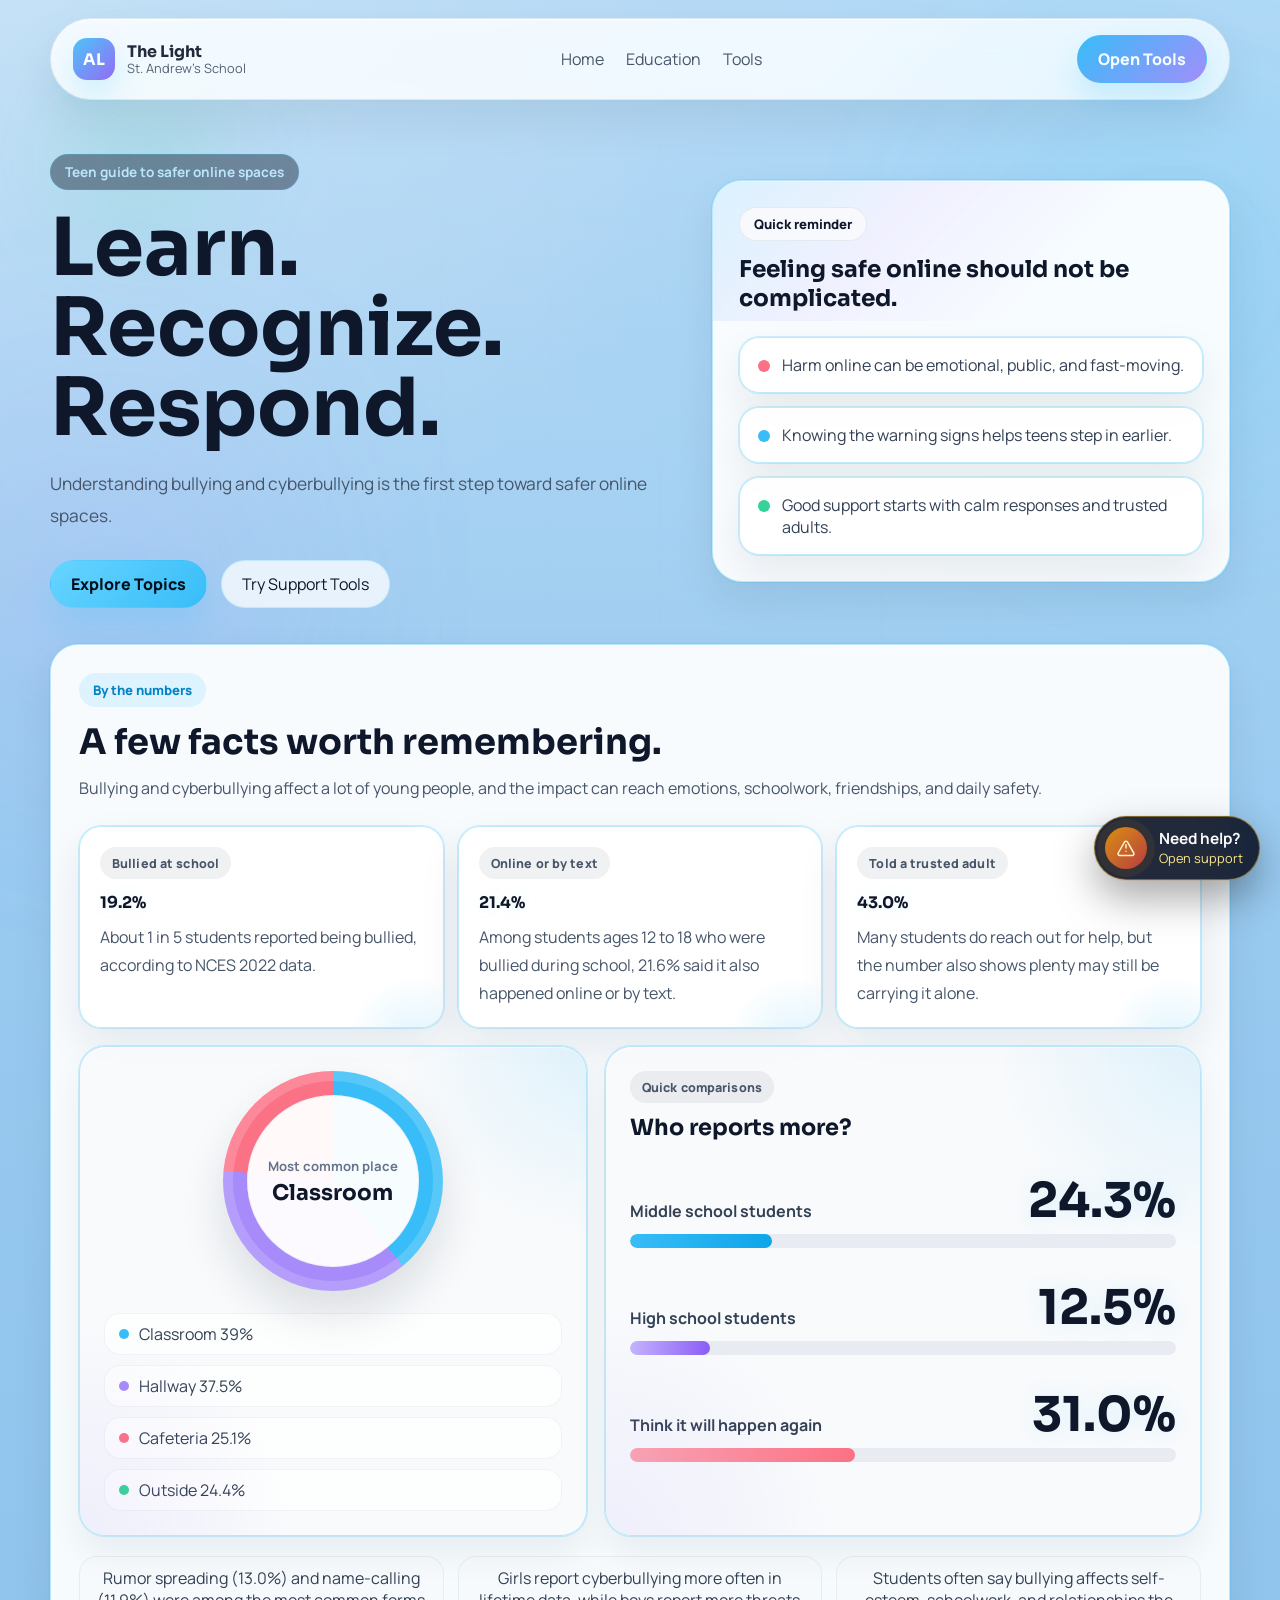
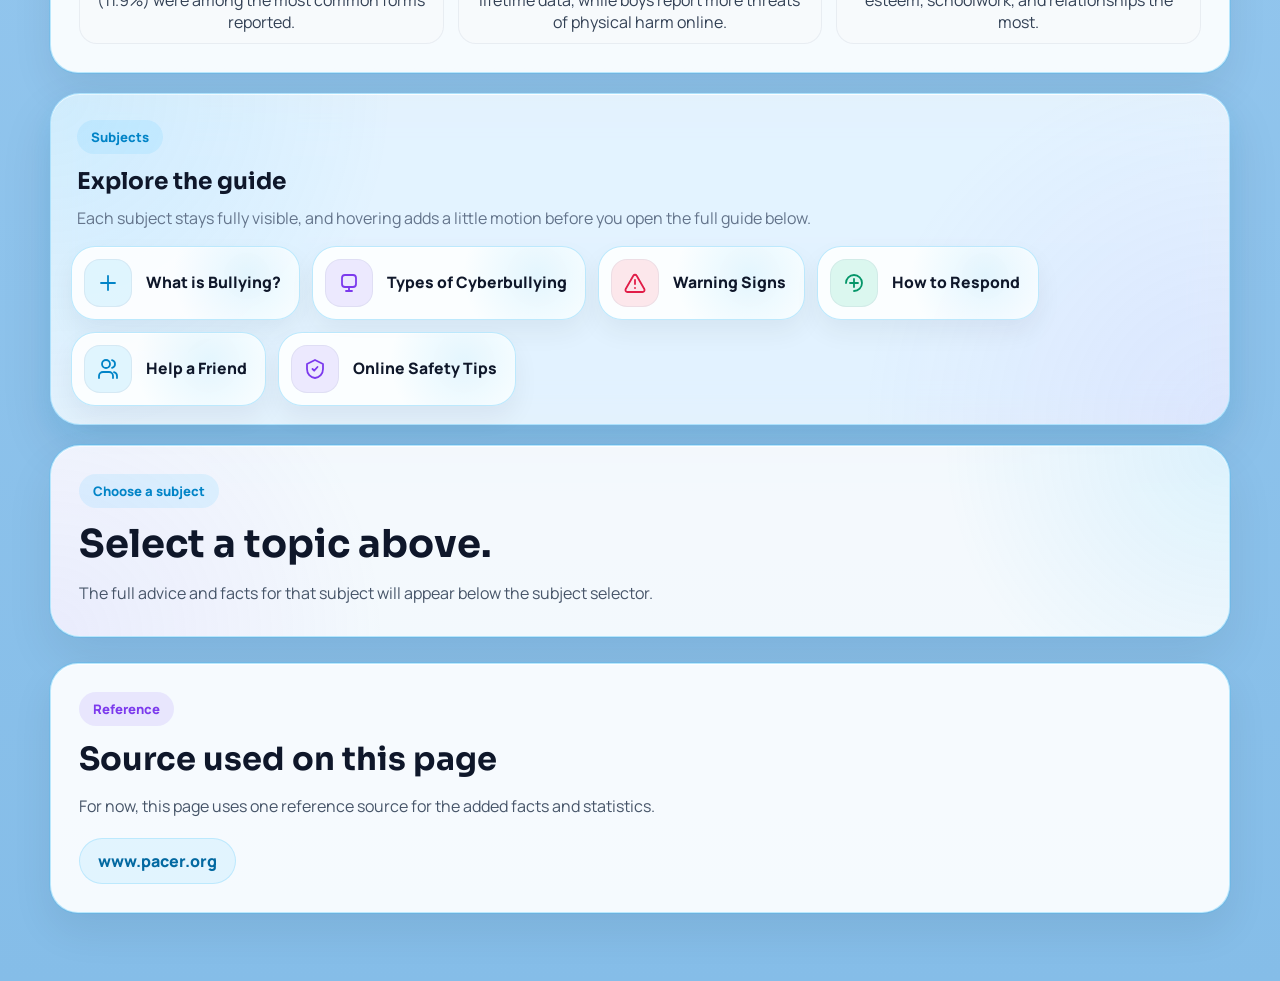
==== education.html @ 1569734f "Add files via upload" ====
<!DOCTYPE html>
<html lang="en">
<head>
<meta charset="UTF-8">
<meta name="viewport" content="width=device-width, initial-scale=1.0">
<title>The Light Education</title>
<link rel="preconnect" href="https://fonts.googleapis.com">
<link rel="preconnect" href="https://fonts.gstatic.com" crossorigin>
<link href="https://fonts.googleapis.com/css2?family=Manrope:wght@400;500;600;700;800&family=Sora:wght@500;600;700;800&display=swap" rel="stylesheet">
<link rel="stylesheet" href="style.css">
</head>

<body class="education-page">

<div class="light"></div>
<div class="page-glow page-glow-one"></div>
<div class="page-glow page-glow-two"></div>

<nav class="navbar">
  <a class="brand" href="index.html">
    <span class="brand-mark">AL</span>
    <span class="brand-text">
      <strong>The Light</strong>
      <small>St. Andrew's School</small>
    </span>
  </a>

  <button class="nav-toggle" type="button" aria-expanded="false" aria-controls="site-menu" aria-label="Toggle navigation menu">
    <span></span>
    <span></span>
    <span></span>
  </button>

  <div class="nav-links" id="site-menu">
    <a href="index.html">Home</a>
    <a href="education.html">Education</a>
    <a href="tools.html">Tools</a>
  </div>
  <a class="nav-cta" href="tools.html">Open Tools</a>
</nav>

<main class="education-main">
  <section class="education-hero reveal">
    <div class="education-hero-copy">
      <span class="eyebrow">Teen guide to safer online spaces</span>
      <h1>Learn. Recognize. Respond.</h1>
      <p class="education-hero-subtitle">Understanding bullying and cyberbullying is the first step toward safer online spaces.</p>

      <div class="education-hero-actions">
        <a class="button button-primary" href="#topics">Explore Topics</a>
        <a class="button button-secondary education-secondary" href="tools.html">Try Support Tools</a>
      </div>
    </div>

    <aside class="education-hero-panel reveal delay-2">
      <div class="education-panel-top">
        <span class="education-panel-label">Quick reminder</span>
        <strong>Feeling safe online should not be complicated.</strong>
      </div>

      <div class="education-panel-points">
        <div class="education-mini-card">
          <span class="education-mini-dot coral"></span>
          Harm online can be emotional, public, and fast-moving.
        </div>
        <div class="education-mini-card">
          <span class="education-mini-dot blue"></span>
          Knowing the warning signs helps teens step in earlier.
        </div>
        <div class="education-mini-card">
          <span class="education-mini-dot mint"></span>
          Good support starts with calm responses and trusted adults.
        </div>
      </div>
    </aside>
  </section>

  <section class="education-info-card reveal delay-1" aria-labelledby="education-stats-heading">
    <span class="education-info-kicker blue">By the numbers</span>
    <h2 id="education-stats-heading">A few facts worth remembering.</h2>
    <p class="education-info-lead">Bullying and cyberbullying affect a lot of young people, and the impact can reach emotions, schoolwork, friendships, and daily safety.</p>

    <div class="education-stats-showcase">
      <div class="education-signal-grid education-signal-grid-animated">
        <div class="education-signal-card education-stat-card">
          <span class="education-stat-label">Bullied at school</span>
          <strong class="education-stat-number" data-target="19.2" data-suffix="%">0%</strong>
          <p>About 1 in 5 students reported being bullied, according to NCES 2022 data.</p>
        </div>
        <div class="education-signal-card education-stat-card">
          <span class="education-stat-label">Online or by text</span>
          <strong class="education-stat-number" data-target="21.6" data-suffix="%">0%</strong>
          <p>Among students ages 12 to 18 who were bullied during school, 21.6% said it also happened online or by text.</p>
        </div>
        <div class="education-signal-card education-stat-card">
          <span class="education-stat-label">Told a trusted adult</span>
          <strong class="education-stat-number" data-target="44.2" data-suffix="%">0%</strong>
          <p>Many students do reach out for help, but the number also shows plenty may still be carrying it alone.</p>
        </div>
      </div>

      <div class="education-data-visual reveal delay-2">
        <div class="education-donut-panel">
          <div class="education-donut-chart" data-chart-progress="1" aria-hidden="true">
            <div class="education-donut-center">
              <span>Most common place</span>
              <strong>Classroom</strong>
            </div>
          </div>
          <div class="education-donut-legend">
            <div class="education-donut-legend-item">
              <span class="legend-dot blue"></span>
              Classroom 39%
            </div>
            <div class="education-donut-legend-item">
              <span class="legend-dot lavender"></span>
              Hallway 37.5%
            </div>
            <div class="education-donut-legend-item">
              <span class="legend-dot coral"></span>
              Cafeteria 25.1%
            </div>
            <div class="education-donut-legend-item">
              <span class="legend-dot mint"></span>
              Outside 24.4%
            </div>
          </div>
        </div>

        <div class="education-comparison-card">
          <div class="education-comparison-head">
            <span class="education-stat-label">Quick comparisons</span>
            <strong>Who reports more?</strong>
          </div>

          <div class="education-comparison-row">
            <div class="education-comparison-copy">
              <span>Middle school students</span>
              <strong class="education-stat-number" data-target="26.1" data-suffix="%">0%</strong>
            </div>
            <div class="education-comparison-track">
              <span class="education-comparison-fill blue" data-width="26.1%"></span>
            </div>
          </div>

          <div class="education-comparison-row">
            <div class="education-comparison-copy">
              <span>High school students</span>
              <strong class="education-stat-number" data-target="14.6" data-suffix="%">0%</strong>
            </div>
            <div class="education-comparison-track">
              <span class="education-comparison-fill lavender" data-width="14.6%"></span>
            </div>
          </div>

          <div class="education-comparison-row">
            <div class="education-comparison-copy">
              <span>Think it will happen again</span>
              <strong class="education-stat-number" data-target="41.3" data-suffix="%">0%</strong>
            </div>
            <div class="education-comparison-track">
              <span class="education-comparison-fill coral" data-width="41.3%"></span>
            </div>
          </div>
        </div>
      </div>

      <div class="education-chip-row" aria-label="Quick bullying statistics">
        <div class="education-chip">Rumor spreading (13.0%) and name-calling (11.9%) were among the most common forms reported.</div>
        <div class="education-chip">Girls report cyberbullying more often in lifetime data, while boys report more threats of physical harm online.</div>
        <div class="education-chip">Students often say bullying affects self-esteem, schoolwork, and relationships the most.</div>
      </div>
    </div>
  </section>

  <section class="education-topic-section" id="topics">
    <div class="education-topic-layout">
      <aside class="education-topic-panel reveal">
        <div class="education-topic-panel-head">
          <span class="education-topic-panel-label">Subjects</span>
          <h3>Explore the guide</h3>
          <p>Each subject stays fully visible, and hovering adds a little motion before you open the full guide below.</p>
        </div>

        <div class="education-topic-grid" aria-label="Education subjects">
          <button class="education-topic-card reveal delay-2" type="button" aria-label="What is Bullying?" data-topic-id="what-is-bullying" data-topic-theme="blue" data-topic-kicker="What is Bullying?" data-topic-title="Recognize when repeated harm becomes bullying." data-topic-lead="Bullying is usually repeated, intentional, and shaped by a power imbalance." data-topic-description="This subject explains what bullying actually means, why repetition matters, and how naming the pattern can help someone get support sooner." data-topic-advice-template="topic-advice-what-is-bullying" data-topic-facts-template="topic-facts-what-is-bullying">
            <span class="education-topic-icon blue" aria-hidden="true">
              <svg viewBox="0 0 24 24">
                <path d="M12 5v14"></path>
                <path d="M5 12h14"></path>
              </svg>
            </span>
            <span class="education-topic-name">What is Bullying?</span>
          </button>

          <button class="education-topic-card reveal delay-3" type="button" aria-label="Types of Cyberbullying" data-topic-id="types-of-cyberbullying" data-topic-theme="lavender" data-topic-kicker="Types of Cyberbullying" data-topic-title="See the different forms cyberbullying can take." data-topic-lead="Cyberbullying can show up in private chats, public comments, group spaces, games, and social apps." data-topic-description="From harassment and rumors to exclusion and fake accounts, cyberbullying can appear in many forms and spread very quickly once others join in." data-topic-advice-template="topic-advice-types-of-cyberbullying" data-topic-facts-template="topic-facts-types-of-cyberbullying">
            <span class="education-topic-icon lavender" aria-hidden="true">
              <svg viewBox="0 0 24 24">
                <rect x="5" y="4" width="14" height="12" rx="3"></rect>
                <path d="M9 20h6"></path>
                <path d="M12 16v4"></path>
              </svg>
            </span>
            <span class="education-topic-name">Types of Cyberbullying</span>
          </button>

          <button class="education-topic-card reveal delay-4" type="button" aria-label="Warning Signs" data-topic-id="warning-signs" data-topic-theme="coral" data-topic-kicker="Warning Signs" data-topic-title="Spot warning signs before things get worse." data-topic-lead="People being targeted do not always say it directly, so changes in mood and habits matter." data-topic-description="This subject helps you notice emotional, social, and digital signs that may show someone is being targeted or feeling unsafe online." data-topic-advice-template="topic-advice-warning-signs" data-topic-facts-template="topic-facts-warning-signs">
            <span class="education-topic-icon coral" aria-hidden="true">
              <svg viewBox="0 0 24 24">
                <path d="M12 9v4"></path>
                <path d="M12 17h.01"></path>
                <path d="M10.3 4.7 2.7 18a2 2 0 0 0 1.7 3h15.2a2 2 0 0 0 1.7-3L13.7 4.7a2 2 0 0 0-3.4 0Z"></path>
              </svg>
            </span>
            <span class="education-topic-name">Warning Signs</span>
          </button>

          <button class="education-topic-card reveal delay-5" type="button" aria-label="How to Respond" data-topic-id="how-to-respond" data-topic-theme="mint" data-topic-kicker="How to Respond" data-topic-title="Choose a response that protects your peace." data-topic-lead="The safest response is usually calm, brief, and focused on protecting yourself." data-topic-description="This subject covers what to do when a message feels hostile, including when to stop replying, how to save evidence, and when to report or tell an adult." data-topic-advice-template="topic-advice-how-to-respond" data-topic-facts-template="topic-facts-how-to-respond">
            <span class="education-topic-icon mint" aria-hidden="true">
              <svg viewBox="0 0 24 24">
                <path d="M8 12h8"></path>
                <path d="M12 8v8"></path>
                <path d="M4 12a8 8 0 1 1 8 8"></path>
              </svg>
            </span>
            <span class="education-topic-name">How to Respond</span>
          </button>

          <button class="education-topic-card reveal delay-6" type="button" aria-label="Help a Friend" data-topic-id="help-a-friend" data-topic-theme="teal" data-topic-kicker="Help a Friend" data-topic-title="Support a friend without adding pressure." data-topic-lead="Support should feel calm, private, and centered on what your friend needs most." data-topic-description="This subject focuses on listening well, protecting privacy, and helping a friend take the next step without taking over the situation." data-topic-advice-template="topic-advice-help-a-friend" data-topic-facts-template="topic-facts-help-a-friend">
            <span class="education-topic-icon blue" aria-hidden="true">
              <svg viewBox="0 0 24 24">
                <path d="M17 21v-2a4 4 0 0 0-4-4H7a4 4 0 0 0-4 4v2"></path>
                <circle cx="10" cy="7" r="4"></circle>
                <path d="M21 21v-2a4 4 0 0 0-3-3.87"></path>
                <path d="M16 3.13a4 4 0 0 1 0 7.75"></path>
              </svg>
            </span>
            <span class="education-topic-name">Help a Friend</span>
          </button>

          <button class="education-topic-card reveal delay-7" type="button" aria-label="Online Safety Tips" data-topic-id="online-safety-tips" data-topic-theme="gold" data-topic-kicker="Online Safety Tips" data-topic-title="Build habits that make online spaces safer." data-topic-lead="Small digital habits can protect privacy, reduce risk, and make support easier when needed." data-topic-description="This subject focuses on everyday privacy and safety habits that help you stay more in control online." data-topic-advice-template="topic-advice-online-safety-tips" data-topic-facts-template="topic-facts-online-safety-tips">
            <span class="education-topic-icon lavender" aria-hidden="true">
              <svg viewBox="0 0 24 24">
                <path d="M12 3 4 7v5c0 5 3.4 8.6 8 9 4.6-.4 8-4 8-9V7l-8-4Z"></path>
                <path d="m9.5 12 1.7 1.7 3.3-3.7"></path>
              </svg>
            </span>
            <span class="education-topic-name">Online Safety Tips</span>
          </button>
        </div>
      </aside>

      <article class="education-topic-viewer reveal delay-1" aria-live="polite">
        <div class="education-topic-empty" id="educationTopicEmpty">
          <span class="education-topic-detail-kicker">Choose a subject</span>
          <h2>Select a topic above.</h2>
          <p>The full advice and facts for that subject will appear below the subject selector.</p>
        </div>

        <div class="education-topic-content" id="educationTopicContent" hidden>
          <span class="education-topic-detail-kicker" id="educationTopicKicker">Subject focus</span>
          <h2 id="educationTopicTitle"></h2>
          <p class="education-info-lead" id="educationTopicLead"></p>
          <p id="educationTopicDescription"></p>

          <div class="education-detail-grid">
            <div class="education-detail-panel">
              <span class="education-detail-label">Advice</span>
              <div id="educationTopicAdvice"></div>
            </div>
            <div class="education-detail-panel">
              <span class="education-detail-label">Facts</span>
              <div id="educationTopicFacts"></div>
            </div>
          </div>
        </div>
      </article>
    </div>

    <div class="education-topic-templates" hidden>
      <template id="topic-advice-what-is-bullying">
        <ul class="education-bullet-list">
          <li>Trust your discomfort if the same person keeps targeting someone.</li>
          <li>Talk to a trusted adult early instead of waiting for it to grow.</li>
          <li>Do not excuse repeated harm as "just joking" if it keeps hurting someone.</li>
        </ul>
      </template>
      <template id="topic-facts-what-is-bullying">
        <ul class="education-facts-list">
          <li><strong>Repeated:</strong> It keeps happening or threatens to continue.</li>
          <li><strong>Intentional:</strong> The behavior is meant to hurt, shame, or control.</li>
          <li><strong>Imbalance:</strong> One person has more social, physical, or digital power.</li>
          <li><strong>Common reality:</strong> 1 in 5 students reported being bullied in NCES 2022 data.</li>
        </ul>
      </template>

      <template id="topic-advice-types-of-cyberbullying">
        <ul class="education-bullet-list">
          <li>Do not reshare harmful posts, screenshots, or private content.</li>
          <li>Mute, block, or leave spaces that are becoming abusive.</li>
          <li>Save proof before harmful content is deleted or edited.</li>
        </ul>
      </template>
      <template id="topic-facts-types-of-cyberbullying">
        <ul class="education-facts-list">
          <li><strong>Harassment:</strong> Repeated cruel messages or comments.</li>
          <li><strong>Exclusion:</strong> Leaving someone out on purpose to isolate them.</li>
          <li><strong>Impersonation:</strong> Fake accounts or pretending to be someone else.</li>
          <li><strong>Exposure:</strong> Sharing private photos, secrets, or humiliating content.</li>
          <li><strong>Recent trend:</strong> Patchin and Hinduja reported 26.5% of students experienced cyberbullying in the previous 30 days in 2024.</li>
        </ul>
      </template>

      <template id="topic-advice-warning-signs">
        <ul class="education-bullet-list">
          <li>Check in gently instead of demanding an explanation.</li>
          <li>Ask open questions like "Do you want to talk about what happened online?"</li>
          <li>Take small signs seriously if they appear repeatedly.</li>
        </ul>
      </template>
      <template id="topic-facts-warning-signs">
        <ul class="education-facts-list">
          <li><strong>Emotional:</strong> Sudden sadness, anger, anxiety, or fear after being online.</li>
          <li><strong>Social:</strong> Pulling away from friends, activities, or group chats.</li>
          <li><strong>Digital:</strong> Hiding screens, deleting apps, or panicking at notifications.</li>
          <li><strong>Impact:</strong> Students often report the strongest effects on self-esteem, schoolwork, and relationships.</li>
        </ul>
      </template>

      <template id="topic-advice-how-to-respond">
        <ol class="education-step-list">
          <li>Do not reply when emotions are running high.</li>
          <li>Take screenshots and save messages as evidence.</li>
          <li>Block, mute, or report the account when needed.</li>
          <li>Tell a trusted adult, teacher, counselor, or caregiver.</li>
        </ol>
      </template>
      <template id="topic-facts-how-to-respond">
        <ul class="education-facts-list">
          <li><strong>Short replies:</strong> Brief boundaries are usually safer than long arguments.</li>
          <li><strong>Evidence:</strong> Screenshots matter because online content can disappear fast.</li>
          <li><strong>Support:</strong> Reporting feels easier when someone trusted helps you do it.</li>
          <li><strong>Speaking up matters:</strong> NCES reported 44.2% of students notified a trusted adult about bullying.</li>
        </ul>
      </template>

      <template id="topic-advice-help-a-friend">
        <ul class="education-bullet-list">
          <li>Listen without blaming them or asking why they "didn't ignore it."</li>
          <li>Ask what kind of support they want before taking action.</li>
          <li>Offer to sit with them while they save evidence or tell an adult.</li>
        </ul>
      </template>
      <template id="topic-facts-help-a-friend">
        <ul class="education-facts-list">
          <li><strong>Validation matters:</strong> Feeling believed can reduce shame and isolation.</li>
          <li><strong>Privacy matters:</strong> Do not share their story without permission unless safety is at risk.</li>
          <li><strong>Helpful phrase:</strong> "I'm here with you. We can figure out the next step together."</li>
        </ul>
      </template>

      <template id="topic-advice-online-safety-tips">
        <ul class="education-bullet-list">
          <li>Review privacy settings regularly.</li>
          <li>Think before posting or sharing screenshots.</li>
          <li>Use strong passwords and keep accounts secure.</li>
          <li>Stay with people and communities that feel respectful.</li>
        </ul>
      </template>
      <template id="topic-facts-online-safety-tips">
        <ul class="education-facts-list">
          <li><strong>Settings drift:</strong> App updates can change privacy defaults over time.</li>
          <li><strong>Digital footprints:</strong> Screenshots and reposts can outlast the original post.</li>
          <li><strong>Boundaries help:</strong> Curating who can contact you can lower exposure to harm.</li>
          <li><strong>Online spaces matter:</strong> 9 out of 10 tweens use social media or gaming apps, so safety habits make a real difference.</li>
        </ul>
      </template>
    </div>
  </section>

  <section class="education-reference-card reveal" aria-labelledby="education-reference-heading">
    <span class="education-info-kicker lavender">Reference</span>
    <h2 id="education-reference-heading">Source used on this page</h2>
    <p>For now, this page uses one reference source for the added facts and statistics.</p>
    <a class="education-reference-link" href="https://www.pacer.org/" target="_blank" rel="noopener noreferrer">www.pacer.org</a>
  </section>
</main>

<a class="support-beacon" href="tools.html#urgent-help" aria-label="Go to urgent support">
  <span class="support-beacon-icon" aria-hidden="true">
    <svg viewBox="0 0 24 24">
      <path d="M12 8v4"></path>
      <path d="M12 16h.01"></path>
      <path d="M10.3 4.7 2.7 18a2 2 0 0 0 1.7 3h15.2a2 2 0 0 0 1.7-3L13.7 4.7a2 2 0 0 0-3.4 0Z"></path>
    </svg>
  </span>
  <span class="support-beacon-copy">
    <strong>Need help?</strong>
    <small>Open support</small>
  </span>
</a>

<script src="script.js"></script>
</body>
</html>
---- style.css ----
:root {
  --bg-main: #0f172a;
  --bg-elevated: #1e293b;
  --bg-soft: rgba(30, 41, 59, 0.72);
  --text-main: #e2e8f0;
  --text-muted: #94a3b8;
  --border-soft: rgba(148, 163, 184, 0.18);
  --accent-blue: #38bdf8;
  --accent-purple: #8b5cf6;
  --accent-green: #22c55e;
  --accent-red: #ef4444;
  --shadow-soft: 0 28px 60px rgba(2, 8, 23, 0.38);
  --shadow-card: 0 18px 40px rgba(15, 23, 42, 0.35);
  --radius-lg: 28px;
  --radius-md: 20px;
  --radius-sm: 14px;
  --container: 1180px;
}

* {
  margin: 0;
  padding: 0;
  box-sizing: border-box;
}

html {
  scroll-behavior: smooth;
}

body {
  min-height: 100vh;
  font-family: "Manrope", sans-serif;
  color: var(--text-main);
  background:
    radial-gradient(circle at top left, rgba(56, 189, 248, 0.18), transparent 28%),
    radial-gradient(circle at 85% 15%, rgba(139, 92, 246, 0.2), transparent 24%),
    linear-gradient(180deg, #111b33 0%, var(--bg-main) 42%, #0b1220 100%);
  overflow-x: hidden;
}

body::before {
  content: "";
  position: fixed;
  inset: 0;
  background-image:
    linear-gradient(rgba(148, 163, 184, 0.06) 1px, transparent 1px),
    linear-gradient(90deg, rgba(148, 163, 184, 0.06) 1px, transparent 1px);
  background-size: 110px 110px;
  mask-image: radial-gradient(circle at center, black 25%, transparent 88%);
  pointer-events: none;
  opacity: 0.28;
}

a {
  color: inherit;
  text-decoration: none;
}

button,
input,
textarea {
  font: inherit;
}

.light {
  position: fixed;
  width: 340px;
  height: 340px;
  border-radius: 50%;
  background: radial-gradient(circle, rgba(56, 189, 248, 0.18), transparent 62%);
  filter: blur(30px);
  pointer-events: none;
  z-index: 0;
  transform: translate3d(0, 0, 0);
}

.page-glow {
  position: fixed;
  inset: auto;
  width: 420px;
  height: 420px;
  border-radius: 50%;
  filter: blur(100px);
  pointer-events: none;
  opacity: 0.55;
  z-index: 0;
}

.page-glow-one {
  top: 8%;
  right: -100px;
  background: rgba(56, 189, 248, 0.18);
}

.page-glow-two {
  bottom: 12%;
  left: -100px;
  background: rgba(139, 92, 246, 0.16);
}

.navbar,
main,
.site-footer {
  position: relative;
  z-index: 1;
}

.navbar {
  width: min(calc(100% - 32px), var(--container));
  margin: 18px auto 0;
  padding: 16px 22px;
  display: flex;
  align-items: center;
  justify-content: space-between;
  gap: 18px;
  background: linear-gradient(180deg, rgba(51, 65, 85, 0.42), rgba(30, 41, 59, 0.28));
  border: 1px solid rgba(226, 232, 240, 0.22);
  border-radius: 999px;
  backdrop-filter: blur(24px) saturate(140%);
  box-shadow:
    0 22px 54px rgba(2, 8, 23, 0.34),
    inset 0 1px 0 rgba(255, 255, 255, 0.16);
}

.brand {
  display: inline-flex;
  align-items: center;
  gap: 12px;
}

.brand-mark {
  width: 42px;
  height: 42px;
  display: grid;
  place-items: center;
  border-radius: 14px;
  color: white;
  font-family: "Sora", sans-serif;
  font-weight: 700;
  background: linear-gradient(135deg, var(--accent-blue), var(--accent-purple));
  box-shadow: 0 14px 30px rgba(56, 189, 248, 0.22);
}

.brand-text {
  display: flex;
  flex-direction: column;
  line-height: 1.1;
}

.brand-text strong {
  font-family: "Sora", sans-serif;
  font-size: 1rem;
}

.brand-text small {
  color: var(--text-muted);
  font-size: 0.8rem;
}

.nav-links {
  display: flex;
  align-items: center;
  gap: 22px;
}

.nav-links a {
  color: var(--text-muted);
  transition: color 0.25s ease;
}

.nav-links a:hover,
.nav-links a:focus-visible {
  color: white;
}

.nav-toggle {
  display: none;
  width: 48px;
  height: 48px;
  align-items: center;
  justify-content: center;
  flex-direction: column;
  gap: 5px;
  border: 1px solid rgba(226, 232, 240, 0.18);
  border-radius: 16px;
  background: rgba(15, 23, 42, 0.72);
  color: var(--text-main);
  cursor: pointer;
  transition:
    transform 0.25s ease,
    border-color 0.25s ease,
    background-color 0.25s ease;
}

.nav-toggle:hover,
.nav-toggle:focus-visible {
  transform: translateY(-1px);
  border-color: rgba(56, 189, 248, 0.55);
  background: rgba(30, 41, 59, 0.92);
}

.nav-toggle span {
  width: 20px;
  height: 2px;
  border-radius: 999px;
  background: currentColor;
  transition:
    transform 0.25s ease,
    opacity 0.25s ease;
}

.navbar.menu-open .nav-toggle span:nth-child(1) {
  transform: translateY(7px) rotate(45deg);
}

.navbar.menu-open .nav-toggle span:nth-child(2) {
  opacity: 0;
}

.navbar.menu-open .nav-toggle span:nth-child(3) {
  transform: translateY(-7px) rotate(-45deg);
}

.nav-cta,
.button {
  display: inline-flex;
  align-items: center;
  justify-content: center;
  gap: 10px;
  min-height: 48px;
  padding: 0 20px;
  border-radius: 999px;
  border: 1px solid transparent;
  cursor: pointer;
  transition:
    transform 0.25s ease,
    box-shadow 0.25s ease,
    border-color 0.25s ease,
    background-color 0.25s ease;
}

.nav-cta,
.button-primary {
  color: #03111f;
  font-weight: 800;
  background: linear-gradient(135deg, #67d4ff, var(--accent-blue));
  box-shadow: 0 18px 32px rgba(56, 189, 248, 0.2);
}

.nav-cta:hover,
.button:hover {
  transform: translateY(-2px);
}

.button-secondary {
  color: var(--text-main);
  background: rgba(30, 41, 59, 0.62);
  border-color: rgba(56, 189, 248, 0.26);
}

.button-secondary:hover {
  box-shadow: 0 18px 32px rgba(56, 189, 248, 0.08);
  border-color: rgba(56, 189, 248, 0.5);
}

.support-beacon {
  position: fixed;
  right: 20px;
  bottom: 20px;
  z-index: 4;
  display: inline-flex;
  align-items: center;
  gap: 12px;
  min-height: 62px;
  padding: 10px 16px 10px 10px;
  border-radius: 999px;
  background: rgba(15, 23, 42, 0.92);
  border: 1px solid rgba(251, 191, 36, 0.42);
  box-shadow:
    0 18px 42px rgba(0, 0, 0, 0.34),
    0 0 0 1px rgba(245, 158, 11, 0.12);
  backdrop-filter: blur(18px) saturate(140%);
  transition:
    transform 0.28s ease,
    box-shadow 0.28s ease,
    border-color 0.28s ease;
}

.support-beacon:hover,
.support-beacon:focus-visible {
  transform: translateY(-4px);
  border-color: rgba(251, 191, 36, 0.68);
  box-shadow:
    0 24px 54px rgba(0, 0, 0, 0.4),
    0 0 28px rgba(245, 158, 11, 0.2);
}

.support-beacon-icon {
  position: relative;
  width: 42px;
  height: 42px;
  display: grid;
  place-items: center;
  border-radius: 50%;
  color: #fef3c7;
  background: linear-gradient(135deg, rgba(245, 158, 11, 0.88), rgba(239, 68, 68, 0.72));
  box-shadow: 0 0 0 8px rgba(245, 158, 11, 0.08);
  animation: supportBeaconPulse 2.4s ease-in-out infinite;
}

.support-beacon-icon svg {
  width: 20px;
  height: 20px;
  fill: none;
  stroke: currentColor;
  stroke-width: 1.8;
  stroke-linecap: round;
  stroke-linejoin: round;
}

.support-beacon-copy {
  display: flex;
  flex-direction: column;
  line-height: 1.1;
}

.support-beacon-copy strong {
  color: #f8fafc;
  font-size: 0.96rem;
}

.support-beacon-copy small {
  margin-top: 4px;
  color: #fde68a;
  font-size: 0.8rem;
}

@keyframes supportBeaconPulse {
  0%,
  100% {
    box-shadow: 0 0 0 0 rgba(245, 158, 11, 0.18);
  }

  50% {
    box-shadow:
      0 0 0 8px rgba(245, 158, 11, 0.08),
      0 0 0 16px rgba(245, 158, 11, 0.02);
  }
}

main {
  width: min(calc(100% - 32px), var(--container));
  margin: 0 auto;
}

.section-shell {
  padding: 88px 0;
}

.hero {
  min-height: calc(100vh - 120px);
  display: grid;
  grid-template-columns: minmax(0, 1.05fr) minmax(320px, 0.95fr);
  align-items: center;
  gap: 44px;
}

.eyebrow {
  display: inline-flex;
  margin-bottom: 18px;
  padding: 8px 14px;
  border: 1px solid rgba(56, 189, 248, 0.22);
  border-radius: 999px;
  background: rgba(30, 41, 59, 0.48);
  color: #bae6fd;
  font-size: 0.85rem;
  font-weight: 700;
  letter-spacing: 0;
}

.hero h1,
.section-heading h2,
.content h1,
.content h2 {
  font-family: "Sora", sans-serif;
}

.hero h1 {
  max-width: 10ch;
  font-size: clamp(3.1rem, 7vw, 5.6rem);
  line-height: 0.98;
}

.title-stack {
  display: inline-flex;
  flex-direction: column;
  align-items: flex-start;
  gap: 14px;
  max-width: 100%;
}

.title-box,
.subtitle-box {
  display: inline-flex;
  width: fit-content;
  max-width: 100%;
  border-radius: 20px;
}

.title-box {
  padding: 0;
  background: none;
  color: #fff3b0;
  text-shadow:
    0 0 10px rgba(255, 232, 148, 0.95),
    0 0 24px rgba(255, 193, 7, 0.68),
    0 0 42px rgba(255, 152, 0, 0.4);
  animation: titleGlowPulse 2.6s ease-in-out infinite;
}

.subtitle-box {
  padding: 10px 18px;
  background: linear-gradient(180deg, rgba(24, 33, 46, 0.78) 0%, rgba(15, 23, 34, 0.84) 52%, rgba(10, 16, 24, 0.88) 100%);
  color: #f8fafc;
  font-size: 0.4em;
  letter-spacing: 0.04em;
  opacity: 1;
  transform: translateY(0);
  transition:
    opacity 0.45s ease,
    transform 0.45s ease;
  box-shadow:
    inset 0 2px 10px rgba(255, 255, 255, 0.02),
    inset 0 -10px 18px rgba(0, 0, 0, 0.34),
    0 10px 24px rgba(7, 12, 20, 0.2);
  text-shadow:
    0 1px 2px rgba(0, 0, 0, 0.5),
    0 6px 18px rgba(0, 0, 0, 0.3);
}

.subtitle-box.is-changing {
  opacity: 0;
  transform: translateY(6px);
}

@keyframes titleGlowPulse {
  0%,
  100% {
    filter: brightness(1);
    text-shadow:
      0 0 10px rgba(255, 232, 148, 0.95),
      0 0 24px rgba(255, 193, 7, 0.68),
      0 0 42px rgba(255, 152, 0, 0.4);
  }

  50% {
    filter: brightness(1.08);
    text-shadow:
      0 0 14px rgba(255, 240, 179, 1),
      0 0 30px rgba(255, 214, 102, 0.82),
      0 0 54px rgba(255, 166, 0, 0.55);
  }
}

.hero-subtitle {
  max-width: 620px;
  margin-top: 22px;
  color: var(--text-muted);
  font-size: 1.08rem;
  line-height: 1.75;
}

.hero-credits {
  margin-top: 22px;
  color: #cbd5e1;
  line-height: 1.7;
}

.hero-credits strong {
  color: #f8fafc;
}

.hero-actions,
.trust-row {
  display: flex;
  flex-wrap: wrap;
  gap: 14px;
}

.hero-actions {
  margin-top: 34px;
}

.trust-row {
  margin-top: 22px;
}

.trust-chip {
  display: inline-flex;
  align-items: center;
  gap: 10px;
  padding: 12px 14px;
  border-radius: 999px;
  background: rgba(30, 41, 59, 0.58);
  border: 1px solid var(--border-soft);
  color: var(--text-muted);
}

.chip-dot {
  width: 10px;
  height: 10px;
  border-radius: 50%;
}

.chip-safe {
  background: var(--accent-green);
}

.chip-warning {
  background: var(--accent-purple);
}

.hero-visual {
  display: flex;
  justify-content: center;
}

.phone-mockup {
  width: min(100%, 390px);
  padding: 18px;
  border-radius: 36px;
  background: linear-gradient(180deg, rgba(51, 65, 85, 0.5), rgba(30, 41, 59, 0.34));
  border: 1px solid rgba(226, 232, 240, 0.22);
  backdrop-filter: blur(28px) saturate(145%);
  box-shadow:
    0 42px 90px rgba(0, 0, 0, 0.42),
    0 0 0 1px rgba(56, 189, 248, 0.14),
    inset 0 1px 0 rgba(255, 255, 255, 0.2);
}

.phone-top {
  display: flex;
  justify-content: center;
  gap: 8px;
  margin-bottom: 18px;
}

.phone-top span {
  width: 50px;
  height: 6px;
  border-radius: 999px;
  background: rgba(148, 163, 184, 0.18);
}

.chat-card,
.feature-card,
.demo-panel,
.stat-card,
.card,
.highlight-box,
.vault-item,
form,
.signal-card,
.meta-card {
  background: linear-gradient(180deg, rgba(51, 65, 85, 0.4), rgba(30, 41, 59, 0.24));
  border: 1px solid rgba(226, 232, 240, 0.2);
  backdrop-filter: blur(26px) saturate(145%);
  box-shadow:
    0 28px 68px rgba(0, 0, 0, 0.34),
    inset 0 1px 0 rgba(255, 255, 255, 0.18);
}

.chat-card {
  padding: 24px;
  border-radius: 28px;
}

.chat-label,
.meta-title,
.signal-label,
.status-label,
.progress-copy span,
.demo-label {
  color: var(--text-muted);
  font-size: 0.88rem;
}

.chat-bubble {
  margin: 16px 0 20px;
  padding: 18px 20px;
  border-radius: 22px 22px 22px 8px;
  font-size: 1.1rem;
  font-weight: 700;
}

.chat-bubble.harmful {
  background: linear-gradient(135deg, rgba(239, 68, 68, 0.22), rgba(139, 92, 246, 0.16));
  color: #fee2e2;
  border: 1px solid rgba(239, 68, 68, 0.28);
}

.mockup-meta,
.signal-list {
  display: grid;
  grid-template-columns: repeat(2, minmax(0, 1fr));
  gap: 14px;
}

.meta-card,
.signal-card {
  padding: 16px;
  border-radius: 18px;
}

.meta-card strong,
.signal-card strong,
.status-pill,
#result {
  font-size: 1rem;
  font-weight: 800;
}

.meta-card.alert strong {
  color: #fca5a5;
}

.mockup-footer {
  display: flex;
  flex-wrap: wrap;
  gap: 10px;
  margin-top: 18px;
}

.mini-pill {
  padding: 9px 12px;
  border-radius: 999px;
  background: rgba(15, 23, 42, 0.72);
  border: 1px solid rgba(139, 92, 246, 0.24);
  color: #d8b4fe;
  font-size: 0.85rem;
}

.section-heading {
  max-width: 720px;
}

.section-heading h2 {
  font-size: clamp(2rem, 4vw, 3rem);
  line-height: 1.05;
}

.section-heading p,
.content p {
  margin-top: 16px;
  color: var(--text-muted);
  line-height: 1.8;
}

.feature-grid,
.stats-grid,
.features {
  display: grid;
  grid-template-columns: repeat(4, minmax(0, 1fr));
  gap: 20px;
  margin-top: 32px;
}

.feature-link {
  display: block;
  color: inherit;
}

.feature-link .feature-card {
  height: 100%;
}

.feature-card,
.stat-card,
.card {
  padding: 24px;
  border-radius: var(--radius-md);
  position: relative;
  overflow: hidden;
  transition:
    transform 0.28s ease,
    box-shadow 0.28s ease,
    border-color 0.28s ease;
}

.feature-card::before,
.stat-card::before,
.card::before,
.chat-card::before,
.demo-panel::before,
.highlight-box::before,
form::before,
.vault-item::before {
  content: "";
  position: absolute;
  inset: 0 0 auto 0;
  height: 1px;
  background: linear-gradient(90deg, transparent, rgba(255, 255, 255, 0.38), transparent);
  pointer-events: none;
}

.feature-card::after,
.stat-card::after,
.card::after,
.chat-card::after,
.demo-panel::after,
.highlight-box::after,
form::after,
.vault-item::after,
.phone-mockup::after,
.navbar::after,
.content::after,
.site-footer::after {
  content: "";
  position: absolute;
  inset: 0;
  border-radius: inherit;
  background: linear-gradient(135deg, rgba(255, 255, 255, 0.12), transparent 35%, transparent 65%, rgba(56, 189, 248, 0.06));
  pointer-events: none;
}

.feature-card:hover,
.stat-card:hover,
.card:hover,
.vault-item:hover {
  transform: translateY(-8px);
  border-color: rgba(125, 211, 252, 0.65);
  box-shadow:
    0 34px 78px rgba(0, 0, 0, 0.4),
    0 0 0 1px rgba(56, 189, 248, 0.22),
    inset 0 1px 0 rgba(255, 255, 255, 0.14);
}

.icon-wrap {
  width: 52px;
  height: 52px;
  display: grid;
  place-items: center;
  border-radius: 16px;
  margin-bottom: 18px;
  background: rgba(56, 189, 248, 0.12);
  color: #7dd3fc;
}

.icon-wrap.purple {
  background: rgba(139, 92, 246, 0.12);
  color: #c4b5fd;
}

.icon-wrap.blue {
  background: rgba(59, 130, 246, 0.12);
  color: #93c5fd;
}

.icon-wrap.green {
  background: rgba(34, 197, 94, 0.12);
  color: #86efac;
}

.icon-wrap svg {
  width: 24px;
  height: 24px;
  fill: none;
  stroke: currentColor;
  stroke-width: 1.8;
  stroke-linecap: round;
  stroke-linejoin: round;
}

.feature-card h3,
.stat-card h3,
.card h2,
.content h1,
.content h2 {
  font-size: 1.18rem;
}

.feature-card p,
.stat-card p,
.card p {
  margin-top: 12px;
  color: var(--text-muted);
  line-height: 1.7;
}

.stats-strip-section {
  position: relative;
}

.stats-strip-section::before {
  content: "";
  position: absolute;
  inset: 28px 0 0;
  border-radius: 34px;
  background:
    radial-gradient(circle at 10% 10%, rgba(56, 189, 248, 0.16), transparent 28%),
    radial-gradient(circle at 90% 15%, rgba(139, 92, 246, 0.14), transparent 24%),
    linear-gradient(180deg, rgba(15, 23, 42, 0.7), rgba(15, 23, 42, 0.34));
  border: 1px solid rgba(148, 163, 184, 0.08);
  pointer-events: none;
}

.stats-strip-heading {
  position: relative;
  z-index: 1;
  max-width: 760px;
  margin: 0 auto;
  text-align: center;
}

.stats-strip-heading .eyebrow {
  margin-bottom: 16px;
}

.stats-strip-heading h2 {
  max-width: none;
}

.stats-strip-heading p {
  max-width: 42rem;
  margin-left: auto;
  margin-right: auto;
}

.stats-strip {
  position: relative;
  z-index: 1;
  display: grid;
  grid-template-columns: repeat(4, minmax(0, 1fr));
  gap: 18px;
  margin-top: 34px;
  padding: 20px;
  border-radius: 30px;
  background: linear-gradient(180deg, rgba(15, 23, 42, 0.26), rgba(15, 23, 42, 0.14));
  border: 1px solid rgba(148, 163, 184, 0.08);
  box-shadow: inset 0 1px 0 rgba(255, 255, 255, 0.04);
}

.stat-strip-card {
  position: relative;
  display: flex;
  flex-direction: column;
  align-items: flex-start;
  justify-content: flex-start;
  overflow: hidden;
  min-height: 100%;
  padding: 28px 24px 24px;
  border-radius: 24px;
  background:
    linear-gradient(180deg, rgba(51, 65, 85, 0.72), rgba(30, 41, 59, 0.52)),
    rgba(51, 65, 85, 0.6);
  border: 1px solid rgba(203, 213, 225, 0.14);
  backdrop-filter: blur(26px) saturate(160%);
  box-shadow:
    0 24px 56px rgba(2, 8, 23, 0.28),
    inset 0 1px 0 rgba(255, 255, 255, 0.14);
  transition:
    transform 0.3s ease,
    box-shadow 0.3s ease,
    border-color 0.3s ease,
    background-color 0.3s ease;
}

.stat-strip-card::before {
  content: "";
  position: absolute;
  inset: 0;
  border-radius: inherit;
  padding: 1px;
  background: linear-gradient(135deg, rgba(56, 189, 248, 0.5), rgba(139, 92, 246, 0.1), rgba(56, 189, 248, 0));
  -webkit-mask:
    linear-gradient(#fff 0 0) content-box,
    linear-gradient(#fff 0 0);
  -webkit-mask-composite: xor;
  mask-composite: exclude;
  opacity: 0;
  transition: opacity 0.3s ease;
  pointer-events: none;
}

.stat-strip-card::after {
  content: "";
  position: absolute;
  inset: auto -10% -45% auto;
  width: 140px;
  height: 140px;
  border-radius: 50%;
  background: radial-gradient(circle, rgba(56, 189, 248, 0.2), transparent 68%);
  opacity: 0.7;
  pointer-events: none;
}

.stat-strip-card:hover,
.stat-strip-card:focus-within {
  transform: translateY(-8px);
  border-color: rgba(56, 189, 248, 0.44);
  box-shadow:
    0 34px 76px rgba(2, 8, 23, 0.42),
    0 0 0 1px rgba(56, 189, 248, 0.18),
    0 0 28px rgba(56, 189, 248, 0.16);
}

.stat-strip-card:hover::before,
.stat-strip-card:focus-within::before {
  opacity: 1;
}

.stat-strip-icon {
  flex-shrink: 0;
  width: 48px;
  height: 48px;
  display: grid;
  place-items: center;
  margin-bottom: 22px;
  border-radius: 16px;
  color: #9be6ff;
  background: linear-gradient(135deg, rgba(56, 189, 248, 0.18), rgba(56, 189, 248, 0.08));
  border: 1px solid rgba(56, 189, 248, 0.18);
  box-shadow: inset 0 1px 0 rgba(255, 255, 255, 0.12);
}

.stat-strip-icon.purple {
  color: #d8b4fe;
  background: linear-gradient(135deg, rgba(139, 92, 246, 0.2), rgba(139, 92, 246, 0.08));
  border-color: rgba(139, 92, 246, 0.22);
}

.stat-strip-icon svg {
  width: 22px;
  height: 22px;
  fill: none;
  stroke: currentColor;
  stroke-width: 1.9;
  stroke-linecap: round;
  stroke-linejoin: round;
}

.stat-strip-value {
  display: inline-block;
  min-height: 3.1rem;
  margin-bottom: 14px;
  font-family: "Sora", sans-serif;
  font-size: clamp(2.25rem, 4vw, 3.2rem);
  font-weight: 800;
  line-height: 0.95;
  letter-spacing: 0;
  color: var(--text-main);
  text-shadow: 0 0 18px rgba(56, 189, 248, 0.16);
}

.stat-strip-card h3 {
  min-height: 2.7em;
  max-width: 15ch;
  font-family: "Sora", sans-serif;
  font-size: 1.1rem;
  line-height: 1.2;
  color: #f8fafc;
  text-wrap: balance;
}

.stat-strip-card p {
  margin-top: 12px;
  color: #cbd5e1;
  line-height: 1.72;
  max-width: 28ch;
}

.stat-strip-value.is-animated {
  animation: statValueRise 0.7s cubic-bezier(0.22, 1, 0.36, 1);
}

@keyframes statValueRise {
  0% {
    opacity: 0;
    transform: translateY(18px);
    filter: blur(8px);
  }

  100% {
    opacity: 1;
    transform: translateY(0);
    filter: blur(0);
  }
}

.demo-section .section-heading {
  margin-bottom: 32px;
}

.demo-panel {
  display: grid;
  grid-template-columns: minmax(0, 1.05fr) minmax(300px, 0.95fr);
  gap: 22px;
  padding: 22px;
  border-radius: var(--radius-lg);
  position: relative;
  overflow: hidden;
}

.demo-input-panel,
.demo-result-panel {
  padding: 10px;
}

textarea,
input[type="text"],
input[type="email"] {
  width: 100%;
  margin-top: 12px;
  padding: 18px 18px;
  color: var(--text-main);
  background: rgba(2, 6, 23, 0.95);
  border: 1px solid rgba(226, 232, 240, 0.12);
  border-radius: 18px;
  outline: none;
  transition:
    border-color 0.25s ease,
    box-shadow 0.25s ease,
    transform 0.25s ease;
}

textarea::placeholder,
input[type="text"]::placeholder,
input[type="email"]::placeholder {
  color: rgba(148, 163, 184, 0.7);
}

textarea {
  min-height: 164px;
  resize: vertical;
}

textarea:focus,
input[type="text"]:focus,
input[type="email"]:focus {
  border-color: rgba(56, 189, 248, 0.58);
  box-shadow: 0 0 0 4px rgba(56, 189, 248, 0.1);
}

.status-row,
.progress-copy {
  display: flex;
  align-items: center;
  justify-content: space-between;
  gap: 14px;
}

.status-pill {
  display: inline-flex;
  align-items: center;
  justify-content: center;
  min-width: 104px;
  min-height: 40px;
  padding: 0 14px;
  border-radius: 999px;
  border: 1px solid transparent;
}

.status-pill.safe {
  color: #bbf7d0;
  background: rgba(34, 197, 94, 0.14);
  border-color: rgba(34, 197, 94, 0.24);
}

.status-pill.warning {
  color: #fde68a;
  background: rgba(245, 158, 11, 0.16);
  border-color: rgba(245, 158, 11, 0.28);
}

.status-pill.harmful {
  color: #fecaca;
  background: rgba(239, 68, 68, 0.16);
  border-color: rgba(239, 68, 68, 0.28);
}

.progress-card {
  margin-top: 20px;
  padding: 20px;
  border-radius: 22px;
  background: linear-gradient(180deg, rgba(15, 23, 42, 0.52), rgba(2, 6, 23, 0.4));
  border: 1px solid rgba(226, 232, 240, 0.14);
  backdrop-filter: blur(20px) saturate(130%);
  box-shadow: inset 0 1px 0 rgba(255, 255, 255, 0.12);
}

.progress-track {
  width: 100%;
  height: 14px;
  margin-top: 16px;
  border-radius: 999px;
  background: rgba(148, 163, 184, 0.12);
  overflow: hidden;
}

.progress-fill {
  height: 100%;
  border-radius: inherit;
  transition: width 0.6s ease, background-color 0.35s ease;
}

.progress-fill.safe {
  background: linear-gradient(135deg, #22c55e, #4ade80);
}

.progress-fill.warning {
  background: linear-gradient(135deg, #f59e0b, #fbbf24);
}

.progress-fill.harmful {
  background: linear-gradient(135deg, #ef4444, #fb7185);
}

.demo-insight {
  margin-top: 18px;
  color: var(--text-muted);
  line-height: 1.8;
}

.stat-card strong {
  display: inline-block;
  margin-bottom: 18px;
  font-family: "Sora", sans-serif;
  font-size: 2.1rem;
  background: linear-gradient(135deg, #e0f2fe, #c4b5fd);
  -webkit-background-clip: text;
  color: transparent;
}

.site-footer {
  width: min(calc(100% - 32px), var(--container));
  margin: 30px auto 40px;
  padding: 28px;
  display: grid;
  grid-template-columns: repeat(3, minmax(0, 1fr));
  gap: 20px;
  border-radius: 28px;
  background: linear-gradient(180deg, rgba(51, 65, 85, 0.42), rgba(30, 41, 59, 0.28));
  border: 1px solid rgba(226, 232, 240, 0.2);
  position: relative;
  overflow: hidden;
  backdrop-filter: blur(24px) saturate(140%);
  box-shadow:
    0 30px 70px rgba(0, 0, 0, 0.34),
    inset 0 1px 0 rgba(255, 255, 255, 0.16);
}

.site-footer p {
  margin-top: 8px;
  color: var(--text-muted);
  line-height: 1.7;
}

.content {
  width: min(calc(100% - 32px), 920px);
  margin: 30px auto 60px;
  padding: 34px;
  background: linear-gradient(180deg, rgba(51, 65, 85, 0.42), rgba(30, 41, 59, 0.28));
  border: 1px solid rgba(226, 232, 240, 0.18);
  border-radius: 30px;
  position: relative;
  overflow: hidden;
  box-shadow:
    0 34px 80px rgba(0, 0, 0, 0.34),
    inset 0 1px 0 rgba(255, 255, 255, 0.16);
  backdrop-filter: blur(24px) saturate(140%);
}

.education-content {
  background: linear-gradient(180deg, rgba(125, 211, 252, 0.2), rgba(56, 189, 248, 0.1) 28%, rgba(30, 41, 59, 0.34));
  border-color: rgba(186, 230, 253, 0.3);
  box-shadow:
    0 34px 80px rgba(0, 0, 0, 0.28),
    inset 0 1px 0 rgba(255, 255, 255, 0.22);
}

body.education-page {
  --education-border: rgba(56, 189, 248, 0.32);
  --education-border-strong: rgba(14, 165, 233, 0.58);
  --education-border-soft: rgba(56, 189, 248, 0.22);
  --education-shadow-glow: rgba(56, 189, 248, 0.14);
  --education-chip-bg: rgba(56, 189, 248, 0.12);
  --education-chip-text: #0284c7;
  color: #0f172a;
  background:
    radial-gradient(circle at top left, rgba(255, 255, 255, 0.2), transparent 24%),
    radial-gradient(circle at 88% 10%, rgba(125, 211, 252, 0.22), transparent 22%),
    linear-gradient(180deg, #b7daf5 0%, #99caf0 34%, #85bde8 100%);
}

body.education-page.topic-theme-lavender {
  --education-border: rgba(167, 139, 250, 0.24);
  --education-border-strong: rgba(139, 92, 246, 0.5);
  --education-border-soft: rgba(167, 139, 250, 0.14);
  --education-shadow-glow: rgba(167, 139, 250, 0.14);
  --education-chip-bg: rgba(167, 139, 250, 0.14);
  --education-chip-text: #7c3aed;
}

body.education-page.topic-theme-coral {
  --education-border: rgba(251, 113, 133, 0.24);
  --education-border-strong: rgba(244, 63, 94, 0.5);
  --education-border-soft: rgba(251, 113, 133, 0.14);
  --education-shadow-glow: rgba(251, 113, 133, 0.14);
  --education-chip-bg: rgba(251, 113, 133, 0.14);
  --education-chip-text: #e11d48;
}

body.education-page.topic-theme-mint {
  --education-border: rgba(52, 211, 153, 0.24);
  --education-border-strong: rgba(16, 185, 129, 0.5);
  --education-border-soft: rgba(52, 211, 153, 0.14);
  --education-shadow-glow: rgba(52, 211, 153, 0.14);
  --education-chip-bg: rgba(52, 211, 153, 0.14);
  --education-chip-text: #059669;
}

body.education-page.topic-theme-teal {
  --education-border: rgba(45, 212, 191, 0.24);
  --education-border-strong: rgba(13, 148, 136, 0.5);
  --education-border-soft: rgba(45, 212, 191, 0.14);
  --education-shadow-glow: rgba(45, 212, 191, 0.14);
  --education-chip-bg: rgba(45, 212, 191, 0.14);
  --education-chip-text: #0f766e;
}

body.education-page.topic-theme-gold {
  --education-border: rgba(251, 191, 36, 0.24);
  --education-border-strong: rgba(245, 158, 11, 0.5);
  --education-border-soft: rgba(251, 191, 36, 0.14);
  --education-shadow-glow: rgba(251, 191, 36, 0.16);
  --education-chip-bg: rgba(251, 191, 36, 0.14);
  --education-chip-text: #b45309;
}

body.education-page::before {
  background-image:
    linear-gradient(rgba(148, 163, 184, 0.08) 1px, transparent 1px),
    linear-gradient(90deg, rgba(148, 163, 184, 0.08) 1px, transparent 1px);
  mask-image: radial-gradient(circle at center, black 32%, transparent 92%);
  opacity: 0.22;
}

body.education-page .light {
  width: 280px;
  height: 280px;
  background: radial-gradient(circle, rgba(52, 211, 153, 0.16), transparent 66%);
  filter: blur(36px);
}

body.education-page .page-glow-one {
  background: rgba(56, 189, 248, 0.16);
}

body.education-page .page-glow-two {
  background: rgba(167, 139, 250, 0.16);
}

body.education-page .navbar {
  background: rgba(255, 255, 255, 0.82);
  border-color: rgba(148, 163, 184, 0.22);
  box-shadow:
    0 20px 45px rgba(15, 23, 42, 0.08),
    inset 0 1px 0 rgba(255, 255, 255, 0.75);
  backdrop-filter: blur(22px) saturate(135%);
}

body.education-page .brand-text small,
body.education-page .nav-links a {
  color: #475569;
}

body.education-page .nav-links a:hover,
body.education-page .nav-links a:focus-visible {
  color: #0f172a;
}

body.education-page .nav-cta {
  color: white;
  background: linear-gradient(135deg, #38bdf8, #a78bfa);
  box-shadow: 0 16px 28px rgba(56, 189, 248, 0.18);
}

body.education-page .button-secondary.education-secondary {
  color: #0f172a;
  background: rgba(255, 255, 255, 0.74);
  border-color: rgba(56, 189, 248, 0.2);
}

.education-main {
  width: min(calc(100% - 32px), var(--container));
  margin: 0 auto 68px;
  position: relative;
  z-index: 1;
}

.education-hero {
  display: grid;
  grid-template-columns: minmax(0, 1.1fr) minmax(300px, 0.9fr);
  align-items: center;
  gap: 28px;
  padding: 54px 0 36px;
}

.education-hero-copy h1,
.education-heading h2,
.education-info-card h2,
.education-topic-card h3 {
  font-family: "Sora", sans-serif;
}

.education-hero-copy h1 {
  max-width: 9ch;
  font-size: clamp(3rem, 7vw, 5rem);
  line-height: 1;
  color: #0f172a;
}

.education-hero-subtitle {
  max-width: 44rem;
  margin-top: 20px;
  color: #475569;
  font-size: 1.08rem;
  line-height: 1.85;
}

.education-hero-actions {
  display: flex;
  flex-wrap: wrap;
  gap: 14px;
  margin-top: 28px;
}

.education-hero-panel,
.education-topic-card,
.education-info-card,
.education-signal-card,
.education-mini-card,
.education-quote-card {
  background: rgba(255, 255, 255, 0.92);
  border: 1.5px solid var(--education-border);
  box-shadow:
    0 18px 40px rgba(15, 23, 42, 0.08),
    0 0 0 1px var(--education-border-soft),
    inset 0 1px 0 rgba(255, 255, 255, 0.8);
}

.education-hero-panel {
  padding: 26px;
  border-radius: 30px;
  position: relative;
  overflow: hidden;
}

.education-hero-panel::before {
  content: "";
  position: absolute;
  inset: 0 0 auto 0;
  height: 140px;
  background: linear-gradient(135deg, rgba(56, 189, 248, 0.16), rgba(167, 139, 250, 0.1), transparent 68%);
  pointer-events: none;
}

.education-panel-top,
.education-panel-points,
.education-info-header {
  position: relative;
  z-index: 1;
}

.education-panel-label,
.education-info-kicker {
  display: inline-flex;
  align-items: center;
  min-height: 34px;
  padding: 0 14px;
  border-radius: 999px;
  font-size: 0.82rem;
  font-weight: 800;
  letter-spacing: 0;
}

.education-panel-label {
  color: #0f172a;
  background: rgba(248, 250, 252, 0.96);
  border: 1px solid rgba(148, 163, 184, 0.18);
}

.education-panel-top strong {
  display: block;
  margin-top: 14px;
  font-family: "Sora", sans-serif;
  font-size: 1.45rem;
  line-height: 1.25;
  color: #0f172a;
}

.education-panel-points {
  display: grid;
  gap: 14px;
  margin-top: 24px;
}

.education-mini-card {
  display: flex;
  align-items: flex-start;
  gap: 12px;
  padding: 16px 18px;
  border-radius: 20px;
  color: #334155;
  transition: transform 0.28s ease, box-shadow 0.28s ease;
}

.education-mini-card:hover {
  transform: translateY(-4px);
  box-shadow: 0 16px 34px rgba(15, 23, 42, 0.1);
}

.education-mini-dot {
  width: 12px;
  height: 12px;
  margin-top: 6px;
  border-radius: 50%;
  flex-shrink: 0;
}

.education-mini-dot.blue,
.education-topic-icon.blue,
.education-info-kicker.blue {
  background: rgba(56, 189, 248, 0.14);
  color: #0284c7;
}

.education-mini-dot.lavender,
.education-topic-icon.lavender,
.education-info-kicker.lavender {
  background: rgba(167, 139, 250, 0.18);
  color: #7c3aed;
}

.education-mini-dot.coral,
.education-topic-icon.coral,
.education-info-kicker.coral {
  background: rgba(251, 113, 133, 0.16);
  color: #e11d48;
}

.education-mini-dot.mint,
.education-topic-icon.mint,
.education-info-kicker.mint {
  background: rgba(52, 211, 153, 0.16);
  color: #059669;
}

.education-mini-dot.blue {
  background: #38bdf8;
}

.education-mini-dot.coral {
  background: #fb7185;
}

.education-mini-dot.mint {
  background: #34d399;
}

.education-topic-section,
.education-sections {
  margin-top: 20px;
}

.education-topic-layout {
  display: grid;
  grid-template-columns: 1fr;
  gap: 20px;
  align-items: start;
}

.education-topic-panel {
  position: relative;
  order: 1;
  padding: 20px 20px 18px;
  border-radius: 30px;
  background: rgba(255, 255, 255, 0.78);
  border: 1.5px solid var(--education-border);
  box-shadow:
    0 22px 52px rgba(15, 23, 42, 0.1),
    0 10px 24px var(--education-shadow-glow),
    inset 0 1px 0 rgba(255, 255, 255, 0.86);
  backdrop-filter: blur(18px) saturate(135%);
}

.education-topic-panel::before {
  content: "";
  position: absolute;
  inset: 0;
  border-radius: inherit;
  background:
    radial-gradient(circle at top left, rgba(56, 189, 248, 0.12), transparent 28%),
    radial-gradient(circle at bottom right, rgba(167, 139, 250, 0.12), transparent 30%);
  pointer-events: none;
}

.education-topic-panel-head,
.education-topic-grid {
  position: relative;
  z-index: 1;
}

.education-topic-panel-head {
  padding: 6px 6px 14px;
}

.education-topic-panel-label {
  display: inline-flex;
  align-items: center;
  min-height: 34px;
  padding: 0 14px;
  border-radius: 999px;
  background: var(--education-chip-bg);
  color: var(--education-chip-text);
  font-size: 0.82rem;
  font-weight: 800;
}

.education-topic-panel-head h3 {
  margin-top: 14px;
  font-family: "Sora", sans-serif;
  font-size: 1.45rem;
  line-height: 1.15;
  color: #0f172a;
}

.education-topic-panel-head p {
  margin-top: 10px;
  color: #64748b;
  line-height: 1.7;
}

.education-topic-detail {
  position: relative;
  overflow: hidden;
  align-self: start;
  min-height: 100%;
  padding: 28px;
  border-radius: 30px;
  background: rgba(255, 255, 255, 0.9);
  border: 1.5px solid rgba(148, 163, 184, 0.18);
  box-shadow:
    0 22px 48px rgba(15, 23, 42, 0.08),
    inset 0 1px 0 rgba(255, 255, 255, 0.86);
}

.education-topic-detail::before {
  content: "";
  position: absolute;
  inset: 0;
  border-radius: inherit;
  background:
    radial-gradient(circle at top right, rgba(56, 189, 248, 0.12), transparent 24%),
    radial-gradient(circle at bottom left, rgba(167, 139, 250, 0.12), transparent 28%);
  pointer-events: none;
}

.education-topic-detail-kicker,
.education-topic-detail-grid {
  position: relative;
  z-index: 1;
}

.education-topic-detail-kicker {
  display: inline-flex;
  align-items: center;
  min-height: 34px;
  padding: 0 14px;
  border-radius: 999px;
  background: var(--education-chip-bg);
  color: var(--education-chip-text);
  font-size: 0.82rem;
  font-weight: 800;
}

.education-topic-detail h2 {
  margin-top: 16px;
  font-family: "Sora", sans-serif;
  font-size: clamp(1.85rem, 3vw, 2.5rem);
  line-height: 1.08;
  color: #0f172a;
}

.education-topic-detail p {
  margin-top: 14px;
  color: #475569;
  line-height: 1.8;
}

.education-topic-detail-grid {
  display: grid;
  grid-template-columns: repeat(2, minmax(0, 1fr));
  gap: 14px;
  margin-top: 24px;
}

.education-topic-detail-card {
  padding: 18px;
  border-radius: 20px;
  background: rgba(248, 250, 252, 0.92);
  border: 1px solid rgba(148, 163, 184, 0.14);
  box-shadow: inset 0 1px 0 rgba(255, 255, 255, 0.88);
}

.education-topic-detail-card span {
  color: #64748b;
  font-size: 0.84rem;
  font-weight: 700;
}

.education-topic-detail-card strong {
  display: block;
  margin-top: 10px;
  font-family: "Sora", sans-serif;
  font-size: 1rem;
  line-height: 1.5;
  color: #0f172a;
}

.education-topic-grid {
  display: flex;
  flex-wrap: wrap;
  gap: 12px;
  margin-top: 0;
}

.education-topic-card {
  width: auto;
  text-align: left;
  appearance: none;
  cursor: pointer;
  display: inline-flex;
  align-items: center;
  gap: 14px;
  min-height: 72px;
  padding: 12px 18px 12px 12px;
  border-radius: 24px;
  color: inherit;
  position: relative;
  overflow: hidden;
  background: rgba(255, 255, 255, 0.88);
  border: 1px solid var(--education-border);
  box-shadow:
    0 12px 26px rgba(15, 23, 42, 0.06),
    inset 0 1px 0 rgba(255, 255, 255, 0.92);
  transition:
    transform 0.28s ease,
    box-shadow 0.28s ease,
    border-color 0.28s ease,
    background-color 0.28s ease;
}

.education-topic-card::before {
  content: "";
  position: absolute;
  inset: auto -10% -45% auto;
  width: 150px;
  height: 150px;
  border-radius: 50%;
  background: radial-gradient(circle, rgba(56, 189, 248, 0.12), transparent 70%);
  pointer-events: none;
}

.education-topic-card:hover,
.education-topic-card:focus-visible,
.education-topic-card.active {
  transform: translateY(-4px);
  border-color: var(--education-border-strong);
  background: rgba(240, 249, 255, 0.96);
  box-shadow:
    0 18px 36px rgba(15, 23, 42, 0.1),
    0 0 0 1px var(--education-border-soft);
}

.education-topic-viewer {
  order: 2;
  position: relative;
  overflow: hidden;
  align-self: start;
  padding: 28px;
  border-radius: 30px;
  background: rgba(255, 255, 255, 0.9);
  border: 1.5px solid var(--education-border);
  box-shadow:
    0 22px 48px rgba(15, 23, 42, 0.08),
    0 0 0 1px var(--education-border-soft),
    inset 0 1px 0 rgba(255, 255, 255, 0.86);
}

.education-topic-viewer::before {
  content: "";
  position: absolute;
  inset: 0;
  border-radius: inherit;
  background:
    radial-gradient(circle at top right, rgba(56, 189, 248, 0.12), transparent 24%),
    radial-gradient(circle at bottom left, rgba(167, 139, 250, 0.12), transparent 28%);
  pointer-events: none;
}

.education-topic-empty,
.education-topic-content {
  position: relative;
  z-index: 1;
}

.education-topic-empty h2,
.education-topic-content h2 {
  margin-top: 16px;
  font-family: "Sora", sans-serif;
  font-size: clamp(1.85rem, 3vw, 2.5rem);
  line-height: 1.08;
  color: #0f172a;
}

.education-topic-empty p,
.education-topic-content p {
  margin-top: 14px;
  color: #475569;
  line-height: 1.8;
}

.education-topic-content[hidden] {
  display: none;
}

@keyframes educationFadeOut {
  from {
    opacity: 1;
    transform: translateY(0);
  }
  to {
    opacity: 0;
    transform: translateY(8px);
  }
}

@keyframes educationFadeIn {
  from {
    opacity: 0;
    transform: translateY(8px);
  }
  to {
    opacity: 1;
    transform: translateY(0);
  }
}

.education-topic-content.fade-out {
  animation: educationFadeOut 300ms ease-out forwards;
}

.education-topic-content.fade-in {
  animation: educationFadeIn 300ms ease-out forwards;
}

.education-topic-icon {
  width: 48px;
  height: 48px;
  display: grid;
  place-items: center;
  margin-bottom: 0;
  flex-shrink: 0;
  border-radius: 16px;
  border: 1px solid rgba(148, 163, 184, 0.14);
  transition:
    transform 0.32s ease,
    box-shadow 0.32s ease,
    background-color 0.32s ease;
}

.education-topic-icon svg {
  width: 24px;
  height: 24px;
  fill: none;
  stroke: currentColor;
  stroke-width: 1.8;
  stroke-linecap: round;
  stroke-linejoin: round;
}

.education-topic-name {
  display: inline-flex;
  align-items: center;
  white-space: nowrap;
  opacity: 1;
  transform: translateX(0);
  color: #0f172a;
  font-size: 0.98rem;
  font-weight: 800;
  line-height: 1.1;
  transition:
    transform 0.32s ease,
    letter-spacing 0.32s ease,
    color 0.28s ease;
}

.education-topic-card:hover .education-topic-name,
.education-topic-card:focus-visible .education-topic-name {
  transform: translateX(4px);
  letter-spacing: 0.01em;
}

.education-topic-card:hover .education-topic-icon,
.education-topic-card:focus-visible .education-topic-icon {
  transform: rotate(-6deg) scale(1.06);
  box-shadow: 0 12px 24px rgba(56, 189, 248, 0.18);
}

.education-info-card p,
.education-signal-card p,
.education-quote-card p {
  margin-top: 12px;
  color: #475569;
  line-height: 1.75;
}

.education-sections {
  display: grid;
  gap: 20px;
  margin-top: 32px;
}

.education-info-card {
  scroll-margin-top: 110px;
  padding: 28px;
  border-radius: 28px;
}

.education-reference-card {
  margin-top: 26px;
  padding: 28px;
  border-radius: 28px;
  background: rgba(255, 255, 255, 0.92);
  border: 1.5px solid var(--education-border);
  box-shadow:
    0 18px 40px rgba(15, 23, 42, 0.08),
    0 0 0 1px var(--education-border-soft),
    inset 0 1px 0 rgba(255, 255, 255, 0.8);
}

.education-reference-card h2 {
  margin-top: 16px;
  font-family: "Sora", sans-serif;
  font-size: clamp(1.45rem, 3vw, 2rem);
  line-height: 1.12;
  color: #0f172a;
}

.education-reference-card p {
  margin-top: 14px;
  color: #475569;
  line-height: 1.75;
}

.education-reference-link {
  display: inline-flex;
  align-items: center;
  margin-top: 18px;
  min-height: 46px;
  padding: 0 18px;
  border-radius: 999px;
  background: rgba(56, 189, 248, 0.1);
  border: 1.5px solid rgba(56, 189, 248, 0.22);
  color: #0369a1;
  font-weight: 800;
  transition:
    transform 0.25s ease,
    background-color 0.25s ease,
    border-color 0.25s ease,
    color 0.25s ease;
}

.education-reference-link:hover,
.education-reference-link:focus-visible {
  transform: translateY(-2px);
  background: rgba(56, 189, 248, 0.16);
  border-color: rgba(56, 189, 248, 0.34);
  color: #075985;
}

.education-info-card h2 {
  margin-top: 16px;
  font-size: clamp(1.5rem, 3vw, 2.2rem);
  line-height: 1.12;
  color: #0f172a;
}

.education-info-lead {
  margin-top: 16px;
  color: #475569;
  line-height: 1.82;
}

.education-stats-showcase {
  margin-top: 24px;
}

.education-signal-grid-animated {
  grid-template-columns: repeat(3, minmax(0, 1fr));
}

.education-stat-card {
  position: relative;
  overflow: hidden;
  padding: 22px;
  transition:
    transform 0.3s ease,
    box-shadow 0.3s ease,
    border-color 0.3s ease;
}

.education-stat-card::before {
  content: "";
  position: absolute;
  inset: auto -12% -44% auto;
  width: 140px;
  height: 140px;
  border-radius: 50%;
  background: radial-gradient(circle, rgba(56, 189, 248, 0.16), transparent 70%);
  pointer-events: none;
}

.education-stat-card:hover {
  transform: translateY(-6px);
  box-shadow:
    0 22px 40px rgba(15, 23, 42, 0.12),
    0 0 0 1px rgba(56, 189, 248, 0.12),
    inset 0 1px 0 rgba(255, 255, 255, 0.88);
}

.education-stat-label {
  display: inline-flex;
  align-items: center;
  min-height: 32px;
  padding: 0 12px;
  border-radius: 999px;
  background: rgba(15, 23, 42, 0.06);
  color: #475569;
  font-size: 0.78rem;
  font-weight: 800;
  letter-spacing: 0.01em;
}

.education-stat-number {
  display: block;
  margin-top: 16px;
  font-family: "Sora", sans-serif;
  font-size: clamp(2rem, 4vw, 3rem);
  line-height: 0.98;
  color: #0f172a;
  text-shadow: 0 0 20px rgba(56, 189, 248, 0.14);
}

.education-data-visual {
  display: grid;
  grid-template-columns: minmax(300px, 0.92fr) minmax(0, 1.08fr);
  gap: 18px;
  margin-top: 18px;
}

.education-donut-panel,
.education-comparison-card {
  position: relative;
  overflow: hidden;
  padding: 24px;
  border-radius: 26px;
  background: rgba(248, 250, 252, 0.92);
  border: 1.5px solid var(--education-border);
  box-shadow:
    0 18px 34px rgba(15, 23, 42, 0.06),
    0 0 0 1px var(--education-border-soft),
    inset 0 1px 0 rgba(255, 255, 255, 0.92);
}

.education-donut-panel::before,
.education-comparison-card::before {
  content: "";
  position: absolute;
  inset: 0;
  border-radius: inherit;
  background:
    radial-gradient(circle at top right, rgba(56, 189, 248, 0.12), transparent 26%),
    radial-gradient(circle at bottom left, rgba(167, 139, 250, 0.1), transparent 30%);
  pointer-events: none;
}

.education-donut-panel {
  display: grid;
  place-items: center;
  gap: 22px;
}

.education-donut-chart {
  --donut-scale: 0.72;
  width: 220px;
  height: 220px;
  position: relative;
  border-radius: 50%;
  display: grid;
  place-items: center;
  background:
    conic-gradient(
      #38bdf8 0 39%,
      #a78bfa 39% 76.5%,
      #fb7185 76.5% 101.6%,
      #34d399 101.6% 126%,
      rgba(226, 232, 240, 0.95) 126% 100%
    );
  transform: scale(var(--donut-scale));
  opacity: 0.6;
  transition:
    transform 0.9s cubic-bezier(0.22, 1, 0.36, 1),
    opacity 0.9s ease;
  box-shadow:
    0 24px 46px rgba(15, 23, 42, 0.12),
    inset 0 0 0 10px rgba(255, 255, 255, 0.16);
}

.education-donut-chart.is-animated {
  --donut-scale: 1;
  opacity: 1;
}

.education-donut-chart::before {
  content: "";
  position: absolute;
  inset: 24px;
  border-radius: 50%;
  background: rgba(255, 255, 255, 0.96);
  box-shadow: inset 0 0 0 1px rgba(148, 163, 184, 0.12);
}

.education-donut-center {
  position: relative;
  z-index: 1;
  display: grid;
  gap: 6px;
  text-align: center;
}

.education-donut-center span {
  color: #64748b;
  font-size: 0.82rem;
  font-weight: 700;
}

.education-donut-center strong {
  font-family: "Sora", sans-serif;
  font-size: 1.35rem;
  line-height: 1.15;
  color: #0f172a;
}

.education-donut-legend {
  width: 100%;
  display: grid;
  gap: 10px;
}

.education-donut-legend-item {
  display: flex;
  align-items: center;
  gap: 10px;
  min-height: 42px;
  padding: 0 14px;
  border-radius: 16px;
  background: rgba(255, 255, 255, 0.74);
  border: 1px solid rgba(148, 163, 184, 0.12);
  color: #334155;
}

.legend-dot {
  width: 10px;
  height: 10px;
  border-radius: 50%;
  flex-shrink: 0;
}

.legend-dot.blue {
  background: #38bdf8;
}

.legend-dot.lavender {
  background: #a78bfa;
}

.legend-dot.coral {
  background: #fb7185;
}

.legend-dot.mint {
  background: #34d399;
}

.education-comparison-head strong {
  display: block;
  margin-top: 12px;
  font-family: "Sora", sans-serif;
  font-size: 1.4rem;
  line-height: 1.15;
  color: #0f172a;
}

.education-comparison-row {
  margin-top: 20px;
}

.education-comparison-copy {
  display: flex;
  align-items: baseline;
  justify-content: space-between;
  gap: 14px;
}

.education-comparison-copy span {
  color: #334155;
  font-weight: 700;
}

.education-comparison-copy strong {
  font-family: "Sora", sans-serif;
  color: #0f172a;
}

.education-comparison-track {
  margin-top: 10px;
  height: 14px;
  border-radius: 999px;
  background: rgba(148, 163, 184, 0.16);
  overflow: hidden;
}

.education-comparison-fill {
  display: block;
  height: 100%;
  width: 0;
  border-radius: inherit;
  transition: width 1.1s cubic-bezier(0.22, 1, 0.36, 1);
}

.education-comparison-fill.blue {
  background: linear-gradient(90deg, #38bdf8, #0ea5e9);
}

.education-comparison-fill.lavender {
  background: linear-gradient(90deg, #c4b5fd, #8b5cf6);
}

.education-comparison-fill.coral {
  background: linear-gradient(90deg, #fda4af, #fb7185);
}

.education-detail-grid {
  display: grid;
  grid-template-columns: repeat(2, minmax(0, 1fr));
  gap: 18px;
  margin-top: 22px;
}

.education-detail-panel {
  padding: 22px;
  border-radius: 24px;
  background: rgba(248, 250, 252, 0.92);
  border: 1.5px solid var(--education-border);
  box-shadow:
    0 16px 32px rgba(15, 23, 42, 0.05),
    0 0 0 1px var(--education-border-soft),
    inset 0 1px 0 rgba(255, 255, 255, 0.9);
}

.education-detail-label {
  display: inline-flex;
  align-items: center;
  min-height: 34px;
  padding: 0 14px;
  border-radius: 999px;
  background: rgba(15, 23, 42, 0.06);
  color: #334155;
  font-size: 0.82rem;
  font-weight: 800;
}

.education-bullet-list,
.education-step-list {
  display: grid;
  gap: 14px;
  margin-top: 20px;
  list-style: none;
}

.education-bullet-list li,
.education-step-list li {
  position: relative;
  padding-left: 24px;
  color: #334155;
  line-height: 1.7;
}

.education-bullet-list li::before {
  content: "";
  position: absolute;
  top: 11px;
  left: 0;
  width: 10px;
  height: 10px;
  border-radius: 50%;
  background: linear-gradient(135deg, #38bdf8, #34d399);
}

.education-facts-list {
  display: grid;
  gap: 14px;
  margin-top: 20px;
  list-style: none;
}

.education-facts-list li {
  color: #334155;
  line-height: 1.72;
}

.education-facts-list strong {
  color: #0f172a;
}

.education-step-list {
  counter-reset: education-step;
}

.education-step-list li {
  min-height: 52px;
  padding-left: 68px;
  display: flex;
  align-items: center;
  border-radius: 20px;
  background: rgba(248, 250, 252, 0.86);
  border: 1px solid rgba(148, 163, 184, 0.16);
}

.education-step-list li::before {
  counter-increment: education-step;
  content: counter(education-step);
  position: absolute;
  left: 14px;
  width: 38px;
  height: 38px;
  display: grid;
  place-items: center;
  border-radius: 14px;
  background: linear-gradient(135deg, #38bdf8, #a78bfa);
  color: white;
  font-weight: 800;
}

.education-chip-row,
.education-signal-grid {
  display: grid;
  gap: 14px;
  margin-top: 20px;
}

.education-chip-row {
  grid-template-columns: repeat(3, minmax(0, 1fr));
}

.education-chip {
  display: inline-flex;
  align-items: center;
  justify-content: center;
  min-height: 48px;
  padding: 10px 14px;
  border-radius: 18px;
  background: rgba(248, 250, 252, 0.88);
  border: 1px solid rgba(148, 163, 184, 0.14);
  color: #334155;
  text-align: center;
}

.education-signal-grid {
  grid-template-columns: repeat(3, minmax(0, 1fr));
}

.education-signal-card {
  padding: 20px;
  border-radius: 22px;
}

.education-signal-card strong {
  font-family: "Sora", sans-serif;
  font-size: 1rem;
  color: #0f172a;
}

.education-quote-card {
  margin-top: 20px;
  padding: 22px;
  border-radius: 24px;
  background: linear-gradient(135deg, rgba(56, 189, 248, 0.08), rgba(167, 139, 250, 0.1), rgba(255, 255, 255, 0.94));
}

.education-quote-card p {
  margin-top: 0;
  font-family: "Sora", sans-serif;
  font-size: 1.1rem;
  line-height: 1.6;
  color: #0f172a;
}

body.tools-page {
  background:
    radial-gradient(circle at top left, rgba(56, 189, 248, 0.18), transparent 24%),
    radial-gradient(circle at 85% 8%, rgba(139, 92, 246, 0.2), transparent 22%),
    linear-gradient(180deg, #111827 0%, #0b1220 38%, #08101d 100%);
}

body.tools-page::before {
  opacity: 0.24;
}

.tools-particles {
  position: fixed;
  inset: 0;
  overflow: hidden;
  pointer-events: none;
  z-index: 0;
}

.tools-particles span {
  position: absolute;
  width: 6px;
  height: 6px;
  border-radius: 50%;
  background: rgba(125, 211, 252, 0.5);
  box-shadow: 0 0 18px rgba(56, 189, 248, 0.35);
  animation: toolsParticleFloat linear infinite;
}

@keyframes toolsParticleFloat {
  0% {
    transform: translate3d(0, 24px, 0) scale(0.9);
    opacity: 0;
  }

  20% {
    opacity: 0.55;
  }

  80% {
    opacity: 0.22;
  }

  100% {
    transform: translate3d(0, -120px, 0) scale(1.2);
    opacity: 0;
  }
}

.tools-main {
  width: min(calc(100% - 32px), var(--container));
  margin: 0 auto;
  position: relative;
  z-index: 1;
}

.tools-hero {
  min-height: calc(100vh - 120px);
  display: grid;
  grid-template-columns: minmax(0, 1.05fr) minmax(320px, 0.95fr);
  align-items: center;
  gap: 34px;
}

.tools-hero-copy h1,
.tools-panel-heading h2,
.tools-section-heading h2,
.tools-card h3,
.tools-step-card h3 {
  font-family: "Sora", sans-serif;
}

.tools-hero-copy h1 {
  max-width: 8ch;
  font-size: clamp(3rem, 7vw, 5.4rem);
  line-height: 0.98;
}

.tools-hero-subtitle {
  max-width: 40rem;
  margin-top: 22px;
  color: #cbd5e1;
  font-size: 1.08rem;
  line-height: 1.82;
}

.tools-hero-actions,
.tools-status-row,
.tools-action-row {
  display: flex;
  flex-wrap: wrap;
  gap: 14px;
}

.tools-hero-actions {
  margin-top: 30px;
}

.tools-status-row {
  margin-top: 22px;
}

.tools-status-chip {
  display: inline-flex;
  align-items: center;
  gap: 10px;
  min-height: 46px;
  padding: 0 16px;
  border-radius: 999px;
  background: rgba(30, 41, 59, 0.64);
  border: 1px solid rgba(148, 163, 184, 0.16);
  color: #cbd5e1;
  box-shadow: inset 0 1px 0 rgba(255, 255, 255, 0.08);
}

.tools-hero-console {
  position: relative;
  padding: 18px;
  border-radius: 34px;
  background: linear-gradient(180deg, rgba(30, 41, 59, 0.52), rgba(15, 23, 42, 0.3));
  border: 1px solid rgba(226, 232, 240, 0.18);
  backdrop-filter: blur(24px) saturate(145%);
  box-shadow:
    0 38px 88px rgba(0, 0, 0, 0.42),
    0 0 0 1px rgba(56, 189, 248, 0.08),
    inset 0 1px 0 rgba(255, 255, 255, 0.14);
}

.tools-hero-console::before {
  content: "";
  position: absolute;
  inset: 0;
  border-radius: inherit;
  background:
    radial-gradient(circle at top right, rgba(56, 189, 248, 0.18), transparent 28%),
    radial-gradient(circle at bottom left, rgba(139, 92, 246, 0.16), transparent 34%);
  pointer-events: none;
}

.tools-console-top {
  display: flex;
  gap: 10px;
  margin-bottom: 18px;
}

.tools-console-top span {
  width: 12px;
  height: 12px;
  border-radius: 50%;
  background: rgba(148, 163, 184, 0.4);
}

.tools-console-top span:first-child {
  background: rgba(239, 68, 68, 0.75);
}

.tools-console-top span:nth-child(2) {
  background: rgba(245, 158, 11, 0.75);
}

.tools-console-top span:nth-child(3) {
  background: rgba(34, 197, 94, 0.75);
}

.tools-console-card {
  position: relative;
  z-index: 1;
  padding: 24px;
  border-radius: 28px;
  background: rgba(11, 18, 32, 0.86);
  border: 1px solid rgba(148, 163, 184, 0.14);
  box-shadow: inset 0 1px 0 rgba(255, 255, 255, 0.08);
}

.tools-console-label,
.tools-results-kicker,
.tools-input-label {
  color: #94a3b8;
  font-size: 0.88rem;
}

.tools-console-card strong {
  display: block;
  margin-top: 14px;
  font-family: "Sora", sans-serif;
  font-size: 1.6rem;
  line-height: 1.18;
}

.tools-console-metrics {
  display: grid;
  grid-template-columns: repeat(2, minmax(0, 1fr));
  gap: 14px;
  margin-top: 20px;
}

.tools-console-metric {
  padding: 16px;
  border-radius: 20px;
  background: rgba(30, 41, 59, 0.72);
  border: 1px solid rgba(148, 163, 184, 0.12);
}

.tools-console-metric span {
  color: #94a3b8;
  font-size: 0.85rem;
}

.tools-console-metric strong {
  margin-top: 8px;
  font-size: 1rem;
}

.tools-console-wave {
  display: grid;
  grid-template-columns: repeat(6, 1fr);
  gap: 10px;
  align-items: end;
  height: 62px;
  margin-top: 22px;
}

.tools-console-wave span {
  border-radius: 999px;
  background: linear-gradient(180deg, rgba(56, 189, 248, 0.95), rgba(139, 92, 246, 0.78));
  animation: toolsWave 1.8s ease-in-out infinite;
}

.tools-console-wave span:nth-child(1) { height: 32px; animation-delay: 0.05s; }
.tools-console-wave span:nth-child(2) { height: 52px; animation-delay: 0.15s; }
.tools-console-wave span:nth-child(3) { height: 28px; animation-delay: 0.25s; }
.tools-console-wave span:nth-child(4) { height: 58px; animation-delay: 0.35s; }
.tools-console-wave span:nth-child(5) { height: 36px; animation-delay: 0.45s; }
.tools-console-wave span:nth-child(6) { height: 46px; animation-delay: 0.55s; }

@keyframes toolsWave {
  0%,
  100% {
    transform: scaleY(0.72);
    opacity: 0.7;
  }

  50% {
    transform: scaleY(1.08);
    opacity: 1;
  }
}

.tools-analyzer-section {
  padding-bottom: 24px;
}

.tools-analyzer-shell {
  display: grid;
  grid-template-columns: minmax(0, 1.08fr) minmax(320px, 0.92fr);
  gap: 22px;
  padding: 24px;
  border-radius: 34px;
  background: linear-gradient(180deg, rgba(30, 41, 59, 0.52), rgba(15, 23, 42, 0.26));
  border: 1px solid rgba(226, 232, 240, 0.18);
  backdrop-filter: blur(26px) saturate(145%);
  box-shadow:
    0 38px 90px rgba(0, 0, 0, 0.36),
    inset 0 1px 0 rgba(255, 255, 255, 0.12);
}

.tools-analyzer-panel,
.tools-results-panel,
.tools-card,
.tools-step-card,
.tools-trust-banner {
  position: relative;
  overflow: hidden;
  background: linear-gradient(180deg, rgba(30, 41, 59, 0.8), rgba(15, 23, 42, 0.72));
  border: 1px solid rgba(203, 213, 225, 0.14);
  box-shadow:
    0 24px 54px rgba(0, 0, 0, 0.28),
    inset 0 1px 0 rgba(255, 255, 255, 0.08);
}

.tools-analyzer-panel,
.tools-results-panel {
  padding: 26px;
  border-radius: 30px;
}

.tools-analyzer-panel::after,
.tools-results-panel::after,
.tools-card::after,
.tools-step-card::after,
.tools-trust-banner::after {
  content: "";
  position: absolute;
  inset: 0;
  border-radius: inherit;
  background: linear-gradient(135deg, rgba(255, 255, 255, 0.08), transparent 38%, transparent 65%, rgba(56, 189, 248, 0.06));
  pointer-events: none;
}

.tools-panel-heading h2 {
  margin-top: 16px;
  font-size: clamp(1.9rem, 3vw, 2.5rem);
  line-height: 1.08;
}

.tools-panel-heading p,
.tools-section-heading p {
  margin-top: 14px;
  color: #cbd5e1;
  line-height: 1.78;
}

.tools-input-label {
  display: block;
  margin-top: 24px;
  margin-bottom: 10px;
}

.tools-textarea {
  width: 100%;
  min-height: 230px;
  resize: vertical;
  padding: 20px;
  border-radius: 22px;
  background: rgba(11, 18, 32, 0.96);
  border: 1px solid rgba(226, 232, 240, 0.12);
  color: #f8fafc;
  transition:
    border-color 0.25s ease,
    box-shadow 0.25s ease,
    transform 0.25s ease;
}

.tools-textarea:focus {
  border-color: rgba(56, 189, 248, 0.58);
  box-shadow: 0 0 0 4px rgba(56, 189, 248, 0.1);
}

.tools-action-row {
  margin-top: 18px;
}

.tools-results-head {
  display: flex;
  align-items: center;
  justify-content: space-between;
  gap: 16px;
}

.tools-results-head strong {
  display: inline-flex;
  align-items: center;
  justify-content: center;
  min-height: 42px;
  padding: 0 16px;
  border-radius: 999px;
  background: rgba(239, 68, 68, 0.16);
  border: 1px solid rgba(239, 68, 68, 0.32);
  color: #fecaca;
}

.tools-results-head strong.safe {
  background: rgba(34, 197, 94, 0.16);
  border-color: rgba(34, 197, 94, 0.3);
  color: #bbf7d0;
}

.tools-results-head strong.warning {
  background: rgba(245, 158, 11, 0.16);
  border-color: rgba(245, 158, 11, 0.3);
  color: #fde68a;
}

.tools-results-head strong.harmful {
  background: rgba(239, 68, 68, 0.16);
  border-color: rgba(239, 68, 68, 0.32);
  color: #fecaca;
}

.tools-score-card {
  margin-top: 22px;
  padding: 20px;
  border-radius: 24px;
  background: rgba(11, 18, 32, 0.78);
  border: 1px solid rgba(148, 163, 184, 0.12);
}

.tools-progress-track {
  margin-top: 14px;
  background: rgba(148, 163, 184, 0.14);
}

.tools-results-grid {
  display: grid;
  grid-template-columns: repeat(2, minmax(0, 1fr));
  gap: 14px;
  margin-top: 18px;
}

.tools-results-grid .signal-card strong {
  margin-top: 8px;
  display: block;
  line-height: 1.5;
}

.tools-results-note {
  margin-top: 18px;
  color: #cbd5e1;
  line-height: 1.8;
}

.tools-section-heading {
  max-width: 760px;
  text-align: center;
  margin: 0 auto;
}

.tools-grid,
.tools-step-grid {
  display: grid;
  gap: 20px;
  margin-top: 32px;
}

.tools-grid {
  grid-template-columns: repeat(4, minmax(0, 1fr));
}

.tools-step-grid {
  grid-template-columns: repeat(3, minmax(0, 1fr));
}

.tools-card,
.tools-step-card {
  padding: 24px;
  border-radius: 26px;
  transition:
    transform 0.28s ease,
    box-shadow 0.28s ease,
    border-color 0.28s ease;
}

.tools-card:hover,
.tools-step-card:hover {
  transform: translateY(-8px);
  border-color: rgba(56, 189, 248, 0.34);
  box-shadow:
    0 32px 70px rgba(0, 0, 0, 0.34),
    0 0 0 1px rgba(56, 189, 248, 0.12);
}

.tools-card-icon,
.tools-step-icon {
  width: 54px;
  height: 54px;
  display: grid;
  place-items: center;
  margin-bottom: 18px;
  border-radius: 18px;
  border: 1px solid rgba(148, 163, 184, 0.18);
}

.tools-card-icon.blue,
.tools-step-icon {
  color: #7dd3fc;
  background: rgba(56, 189, 248, 0.12);
}

.tools-card-icon.purple {
  color: #c4b5fd;
  background: rgba(139, 92, 246, 0.12);
}

.tools-card-icon.green {
  color: #86efac;
  background: rgba(34, 197, 94, 0.12);
}

.tools-card-icon.coral {
  color: #fda4af;
  background: rgba(239, 68, 68, 0.12);
}

.tools-card-icon svg,
.tools-step-icon svg {
  width: 24px;
  height: 24px;
  fill: none;
  stroke: currentColor;
  stroke-width: 1.8;
  stroke-linecap: round;
  stroke-linejoin: round;
}

.tools-card h3,
.tools-step-card h3 {
  font-size: 1.16rem;
}

.tools-card p,
.tools-step-card p {
  margin-top: 12px;
  color: #cbd5e1;
  line-height: 1.72;
}

.tools-inline-button {
  margin-top: 18px;
  padding: 0;
  border: 0;
  background: transparent;
  color: #7dd3fc;
  font-weight: 700;
  cursor: pointer;
  transition: color 0.25s ease, transform 0.25s ease;
}

.tools-inline-button:hover {
  color: #e0f2fe;
  transform: translateX(2px);
}

.tools-inline-button:active {
  transform: scale(0.95);
  color: #bae6fd;
}

.tools-card-output {
  margin-top: 14px;
  padding: 14px 16px;
  border-radius: 18px;
  background: rgba(11, 18, 32, 0.78);
  border: 1px solid rgba(148, 163, 184, 0.12);
  color: #e2e8f0;
  line-height: 1.65;
  opacity: 0;
  transform: translateY(8px);
  pointer-events: none;
  transition:
    opacity 0.28s ease,
    transform 0.28s ease;
}

.tools-card-output.visible {
  opacity: 1;
  transform: translateY(0);
  pointer-events: auto;
}

.tools-trust-banner {
  margin: 12px auto 64px;
  padding: 26px 28px;
  border-radius: 30px;
  text-align: center;
  max-width: 960px;
}

.tools-trust-banner p {
  font-family: "Sora", sans-serif;
  font-size: clamp(1.2rem, 2.4vw, 1.7rem);
  line-height: 1.35;
}

.tools-support-section {
  padding: 0 0 36px;
}

.tools-support-shell {
  display: grid;
  grid-template-columns: minmax(0, 0.94fr) minmax(340px, 1.06fr);
  gap: 22px;
  padding: 24px;
  border-radius: 34px;
  background: linear-gradient(180deg, rgba(55, 34, 12, 0.26), rgba(15, 23, 42, 0.42));
  border: 1px solid rgba(245, 158, 11, 0.22);
  box-shadow:
    0 36px 88px rgba(0, 0, 0, 0.32),
    inset 0 1px 0 rgba(255, 255, 255, 0.08);
}

.tools-support-copy,
.tools-support-panel {
  position: relative;
  overflow: hidden;
  padding: 24px;
  border-radius: 28px;
  background: linear-gradient(180deg, rgba(30, 41, 59, 0.82), rgba(15, 23, 42, 0.74));
  border: 1px solid rgba(245, 158, 11, 0.16);
  box-shadow:
    0 22px 48px rgba(0, 0, 0, 0.26),
    inset 0 1px 0 rgba(255, 255, 255, 0.08);
}

.tools-support-copy::after,
.tools-support-panel::after {
  content: "";
  position: absolute;
  inset: 0;
  border-radius: inherit;
  background: linear-gradient(135deg, rgba(255, 255, 255, 0.08), transparent 38%, transparent 68%, rgba(245, 158, 11, 0.06));
  pointer-events: none;
}

.tools-support-copy h2 {
  margin-top: 16px;
  font-family: "Sora", sans-serif;
  font-size: clamp(1.9rem, 3vw, 2.45rem);
  line-height: 1.1;
}

.tools-support-copy p {
  margin-top: 14px;
  color: #cbd5e1;
  line-height: 1.8;
}

.tools-support-notes {
  display: grid;
  gap: 14px;
  margin-top: 24px;
}

.tools-support-note {
  display: flex;
  align-items: center;
  gap: 12px;
  min-height: 52px;
  padding: 0 16px;
  border-radius: 18px;
  background: rgba(11, 18, 32, 0.62);
  border: 1px solid rgba(148, 163, 184, 0.12);
  color: #e2e8f0;
}

.tools-support-dot {
  width: 10px;
  height: 10px;
  border-radius: 50%;
  flex-shrink: 0;
}

.tools-support-dot.amber {
  background: #f59e0b;
}

.tools-support-dot.red {
  background: #ef4444;
}

.tools-support-textarea {
  min-height: 210px;
}

.tools-support-form-grid {
  display: grid;
  grid-template-columns: repeat(2, minmax(0, 1fr));
  gap: 14px;
  margin-bottom: 6px;
}

.tools-support-field {
  min-width: 0;
}

.tools-support-button {
  color: #0b1220;
  font-weight: 800;
  background: linear-gradient(135deg, #fbbf24, #f59e0b);
  box-shadow: 0 18px 32px rgba(245, 158, 11, 0.2);
}

.tools-support-button:hover {
  box-shadow: 0 24px 40px rgba(245, 158, 11, 0.24);
}

.tools-footer {
  margin-top: 0;
}

.content h1 {
  margin-top: 16px;
  font-size: clamp(2rem, 4vw, 3rem);
}

.content h2 {
  margin-top: 28px;
}

.highlight-box,
form,
.vault-item {
  margin-top: 22px;
  padding: 22px;
  border-radius: 22px;
}

form {
  display: grid;
  gap: 16px;
}

.highlight-box h2 {
  margin-top: 0;
}

.features {
  padding: 0;
}

button {
  border: 0;
}

#result {
  margin-top: 16px;
  padding: 18px 20px;
  border-radius: 18px;
  background: rgba(15, 23, 42, 0.7);
  border: 1px solid rgba(148, 163, 184, 0.12);
}

.success-text {
  color: #bbf7d0;
}

.warning-text {
  color: #fecaca;
}

.vault-item {
  color: var(--text-main);
}

.reveal {
  opacity: 0;
  transform: translateY(26px);
  transition:
    opacity 0.7s ease,
    transform 0.7s ease;
}

.reveal.visible {
  opacity: 1;
  transform: translateY(0);
}

.delay-1 {
  transition-delay: 0.12s;
}

.delay-2 {
  transition-delay: 0.22s;
}

.delay-3 {
  transition-delay: 0.34s;
}

.delay-4 {
  transition-delay: 0.46s;
}

.delay-5 {
  transition-delay: 0.58s;
}

.delay-6 {
  transition-delay: 0.7s;
}

.delay-7 {
  transition-delay: 0.82s;
}

@media (max-width: 1100px) {
  .feature-grid,
  .stats-grid,
  .features,
  .stats-strip {
    grid-template-columns: repeat(2, minmax(0, 1fr));
  }

  .education-hero,
  .education-signal-grid,
  .education-data-visual,
  .education-signal-grid-animated {
    grid-template-columns: 1fr 1fr;
  }

  .tools-hero,
  .tools-analyzer-shell,
  .tools-support-shell {
    grid-template-columns: 1fr;
  }

  .tools-grid {
    grid-template-columns: repeat(2, minmax(0, 1fr));
  }

  .education-chip-row {
    grid-template-columns: repeat(2, minmax(0, 1fr));
  }

  .education-topic-layout {
    grid-template-columns: 1fr;
  }

  .education-topic-panel {
    position: static;
    order: 1;
  }

  .education-topic-viewer,
  .education-topic-detail {
    order: 2;
  }

  .hero,
  .demo-panel {
    grid-template-columns: 1fr;
  }

  .hero {
    padding-top: 58px;
  }

  .hero h1 {
    max-width: 12ch;
  }

  .hero-visual {
    justify-content: flex-start;
  }

  .site-footer {
    grid-template-columns: 1fr;
  }

  .education-hero-copy h1 {
    max-width: 11ch;
  }

  .tools-hero {
    min-height: auto;
    padding-top: 58px;
  }
}

@media (max-width: 760px) {
  .navbar {
    width: min(calc(100% - 20px), var(--container));
    padding: 16px;
    border-radius: 28px;
    flex-wrap: wrap;
    align-items: center;
  }

  .brand {
    order: 2;
    flex: 1;
    min-width: 0;
  }

  .brand-text strong {
    font-size: 0.86rem;
  }

  .brand-text small {
    font-size: 0.72rem;
  }

  .nav-toggle {
    display: inline-flex;
    order: 1;
    flex-shrink: 0;
  }

  .nav-links {
    width: 100%;
    display: none;
    flex-direction: column;
    align-items: stretch;
    gap: 12px;
    order: 3;
    padding-top: 8px;
  }

  .navbar.menu-open .nav-links {
    display: flex;
  }

  .nav-links a {
    width: 100%;
    padding: 12px 14px;
    border-radius: 14px;
    background: rgba(15, 23, 42, 0.45);
    border: 1px solid rgba(148, 163, 184, 0.14);
  }

  .nav-cta {
    width: 100%;
    display: none;
    order: 4;
  }

  .navbar.menu-open .nav-cta {
    display: inline-flex;
  }

  main,
  .site-footer {
    width: min(calc(100% - 20px), var(--container));
  }

  .section-shell {
    padding: 72px 0;
  }

  .hero {
    min-height: auto;
    gap: 32px;
  }

  .hero h1 {
    font-size: clamp(2.6rem, 12vw, 3.8rem);
  }

  .feature-grid,
  .stats-grid,
  .features,
  .stats-strip,
  .education-hero,
  .education-data-visual,
  .education-topic-detail-grid,
  .education-detail-grid,
  .education-chip-row,
  .education-signal-grid,
  .education-signal-grid-animated,
  .tools-grid,
  .tools-step-grid,
  .tools-results-grid,
  .tools-console-metrics,
  .tools-support-form-grid,
  .mockup-meta,
  .signal-list {
    grid-template-columns: 1fr;
  }

  .stats-strip-section::before {
    inset: 18px 0 0;
    border-radius: 28px;
  }

  .stats-strip {
    padding: 14px;
    gap: 14px;
  }

  .stat-strip-card {
    padding: 22px 20px 20px;
  }

  .stat-strip-card h3 {
    min-height: 0;
    max-width: none;
  }

  .stat-strip-card p {
    max-width: none;
  }

  .content {
    width: min(calc(100% - 20px), 920px);
    padding: 24px;
    margin-bottom: 40px;
  }

  .education-main {
    width: min(calc(100% - 20px), var(--container));
    margin-bottom: 44px;
  }

  .education-hero {
    padding: 40px 0 22px;
    gap: 20px;
  }

  .education-hero-copy h1 {
    font-size: clamp(2.5rem, 13vw, 3.8rem);
  }

  .education-hero-actions .button,
  .education-hero-actions .education-secondary {
    width: 100%;
  }

  .education-hero-panel,
  .education-info-card,
  .education-topic-card,
  .education-topic-panel,
  .education-topic-viewer,
  .education-topic-detail,
  .education-detail-panel,
  .education-reference-card,
  .education-donut-panel,
  .education-comparison-card {
    padding: 20px;
    border-radius: 24px;
  }

  .education-donut-chart {
    width: 180px;
    height: 180px;
  }

  .education-donut-chart::before {
    inset: 20px;
  }

  .education-comparison-copy {
    align-items: flex-start;
    flex-direction: column;
  }

  .education-topic-grid {
    gap: 10px;
  }

  .education-topic-card {
    min-height: 64px;
    gap: 12px;
    padding: 10px 14px 10px 10px;
  }

  .education-topic-name {
    font-size: 0.92rem;
  }

  .education-topic-card:hover,
  .education-topic-card:focus-visible,
  .education-topic-card.active {
    transform: translateY(-4px);
  }

  .education-step-list li {
    align-items: flex-start;
    padding-top: 14px;
    padding-bottom: 14px;
  }

  .tools-main,
  .tools-footer {
    width: min(calc(100% - 20px), var(--container));
  }

  .tools-hero {
    gap: 24px;
    padding-top: 40px;
  }

  .tools-hero-copy h1 {
    font-size: clamp(2.6rem, 13vw, 3.9rem);
  }

  .tools-hero-actions .button,
  .tools-action-row .button {
    width: 100%;
  }

  .tools-analyzer-shell,
  .tools-support-shell,
  .tools-hero-console,
  .tools-analyzer-panel,
  .tools-results-panel,
  .tools-support-copy,
  .tools-support-panel,
  .tools-card,
  .tools-step-card,
  .tools-trust-banner {
    padding: 20px;
    border-radius: 24px;
  }

  .tools-hero-console {
    padding: 16px;
  }

  .tools-console-card {
    padding: 20px;
    border-radius: 22px;
  }

  .tools-textarea {
    min-height: 190px;
    padding: 18px;
  }

  .tools-results-head {
    align-items: flex-start;
    flex-direction: column;
  }

  .support-beacon {
    right: 14px;
    bottom: 14px;
    min-height: 56px;
    padding-right: 14px;
  }

  .support-beacon-copy small {
    display: none;
  }

  .demo-panel,
  .site-footer {
    padding: 18px;
  }

  .hero-actions .button,
  .hero-actions .button-secondary,
  .hero-actions .button-primary {
    width: 100%;
  }
}
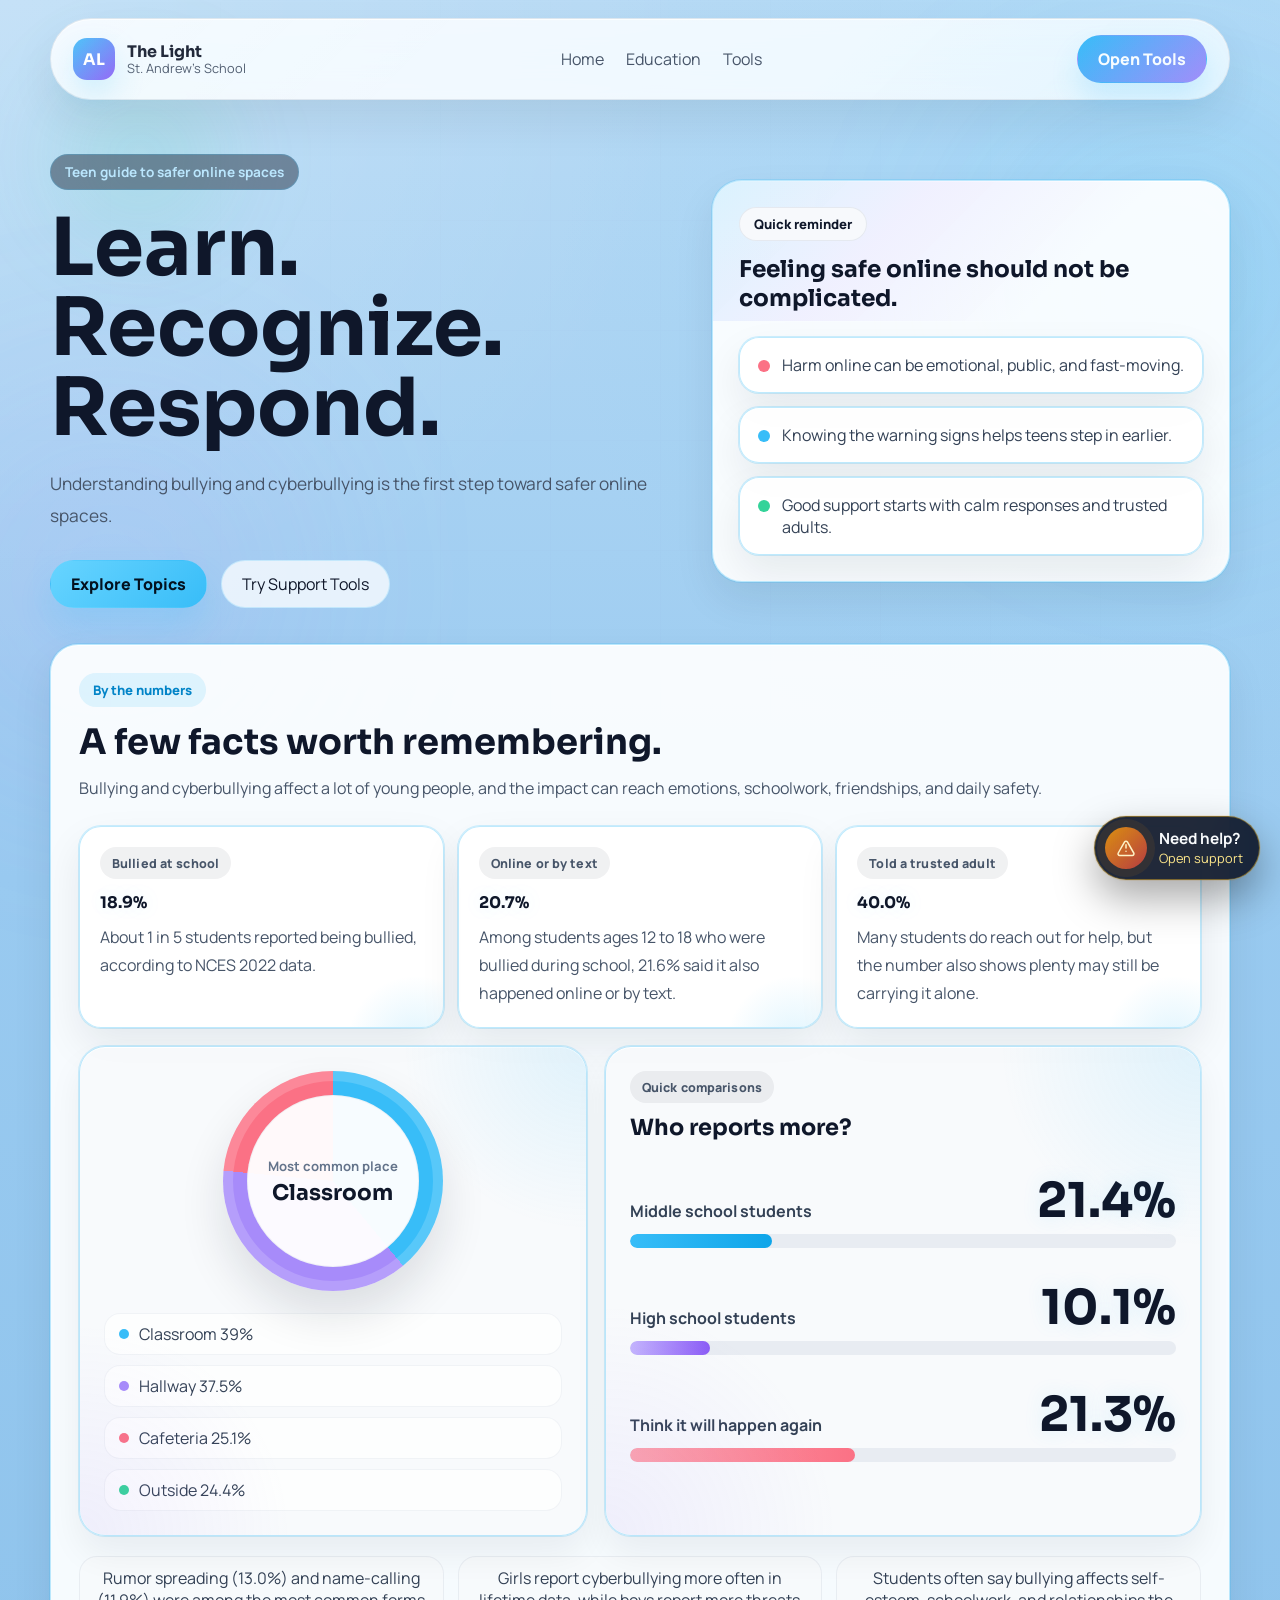
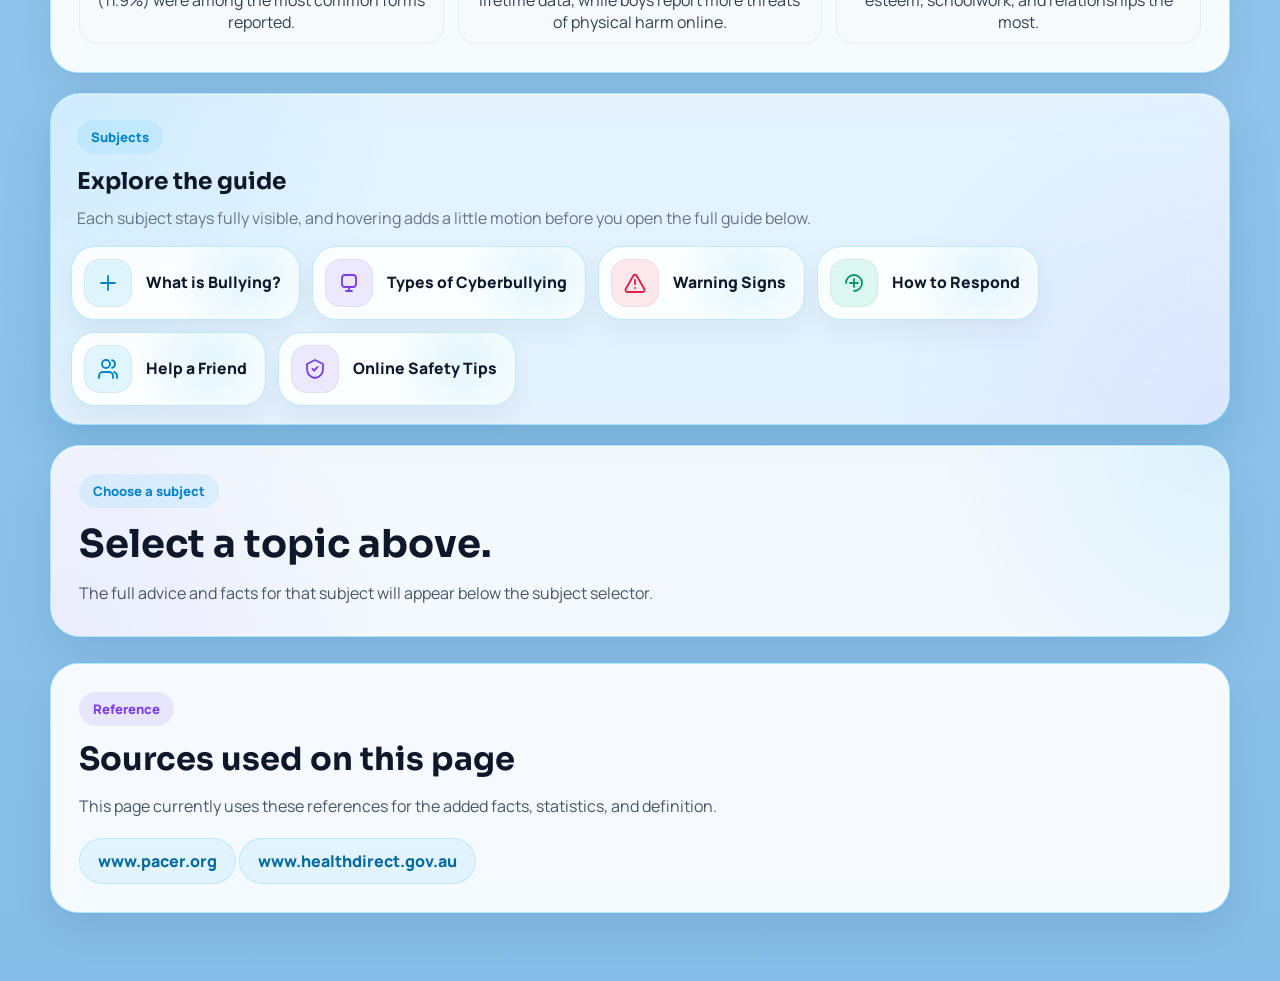
==== commit 152a1717: "Add files via upload" ====
--- a/education.html
+++ b/education.html
@@ -287,6 +287,7 @@
       </template>
       <template id="topic-facts-what-is-bullying">
         <ul class="education-facts-list">
+          <li><strong>Definition:</strong> Bullying is when people use words or actions on purpose to hurt an individual or a group, either physically, socially, psychologically, or over the internet. They repeat this behavior again and again and often want the person or group to feel less powerful or helpless.</li>
           <li><strong>Repeated:</strong> It keeps happening or threatens to continue.</li>
           <li><strong>Intentional:</strong> The behavior is meant to hurt, shame, or control.</li>
           <li><strong>Imbalance:</strong> One person has more social, physical, or digital power.</li>
@@ -380,9 +381,12 @@
 
   <section class="education-reference-card reveal" aria-labelledby="education-reference-heading">
     <span class="education-info-kicker lavender">Reference</span>
-    <h2 id="education-reference-heading">Source used on this page</h2>
-    <p>For now, this page uses one reference source for the added facts and statistics.</p>
-    <a class="education-reference-link" href="https://www.pacer.org/" target="_blank" rel="noopener noreferrer">www.pacer.org</a>
+    <h2 id="education-reference-heading">Sources used on this page</h2>
+    <p>This page currently uses these references for the added facts, statistics, and definition.</p>
+    <div class="education-reference-links">
+      <a class="education-reference-link" href="https://www.pacer.org/" target="_blank" rel="noopener noreferrer">www.pacer.org</a>
+      <a class="education-reference-link" href="https://www.healthdirect.gov.au/" target="_blank" rel="noopener noreferrer">www.healthdirect.gov.au</a>
+    </div>
   </section>
 </main>
 
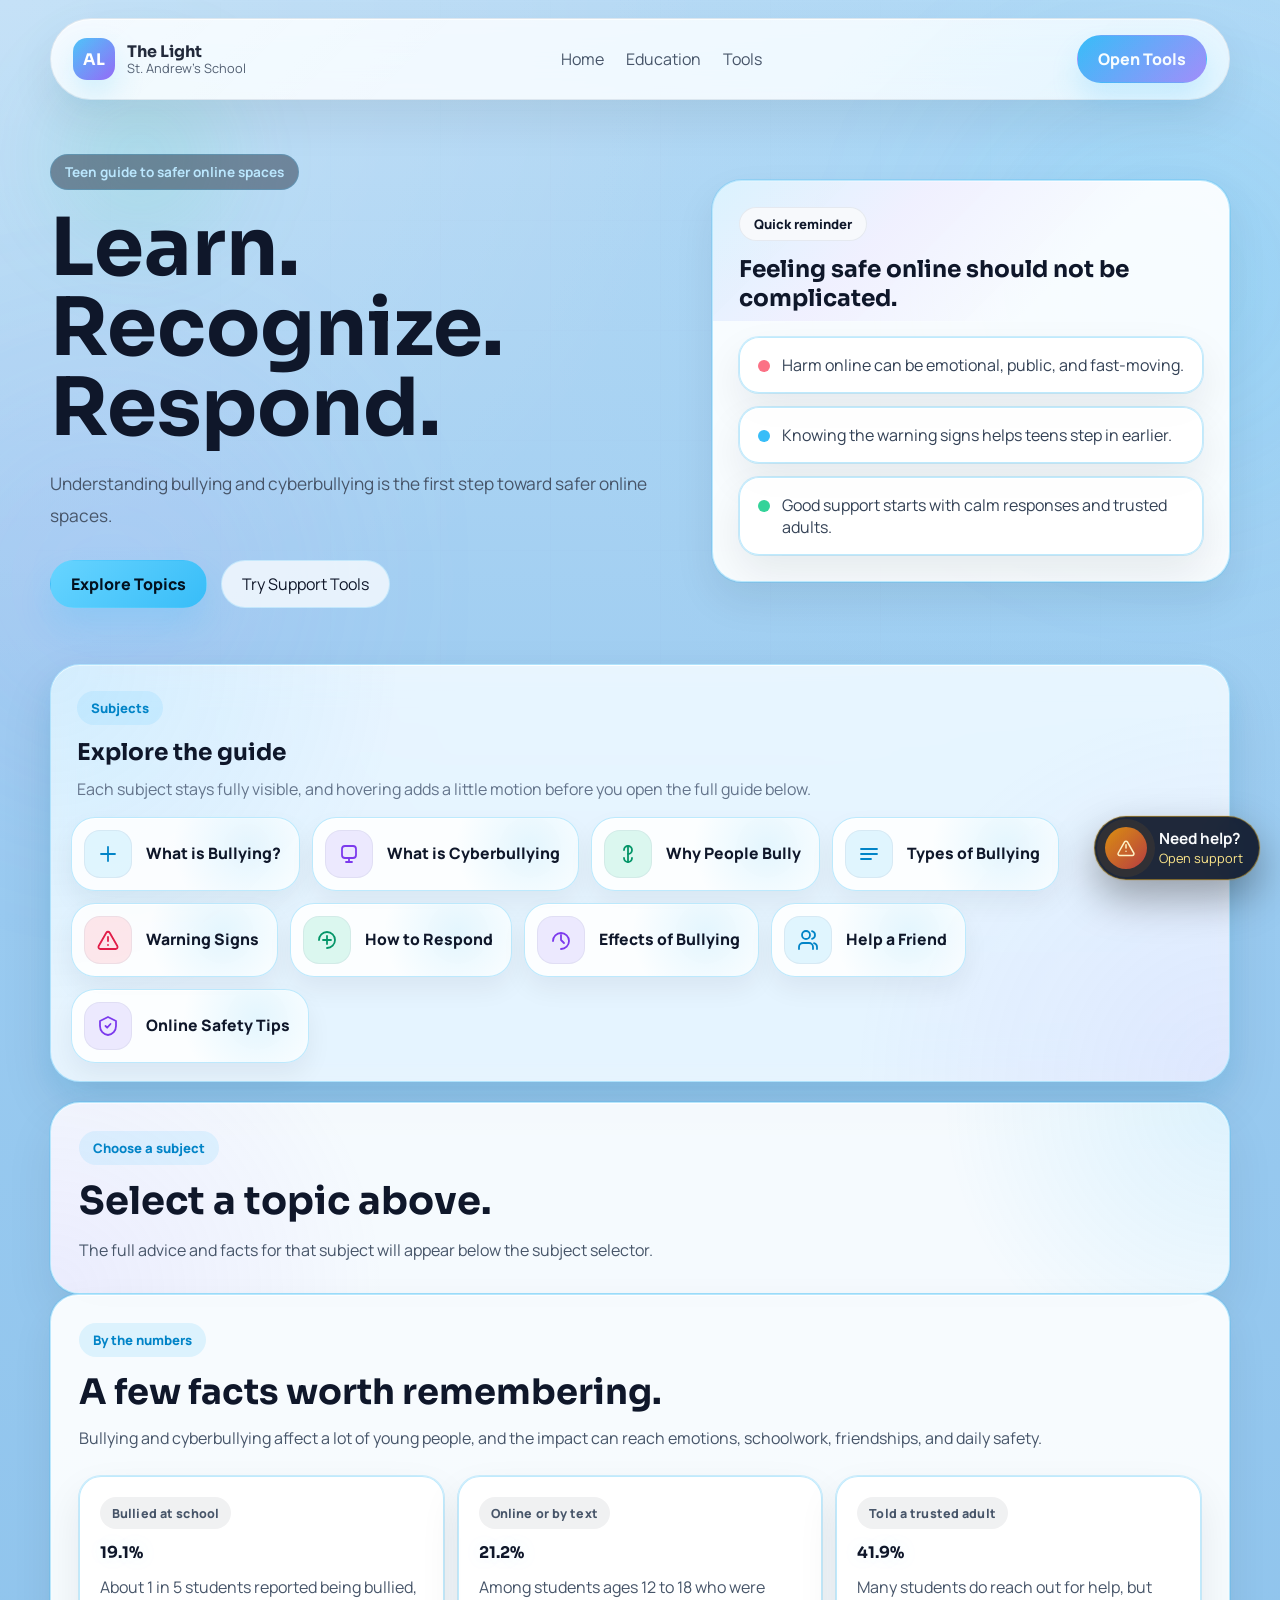
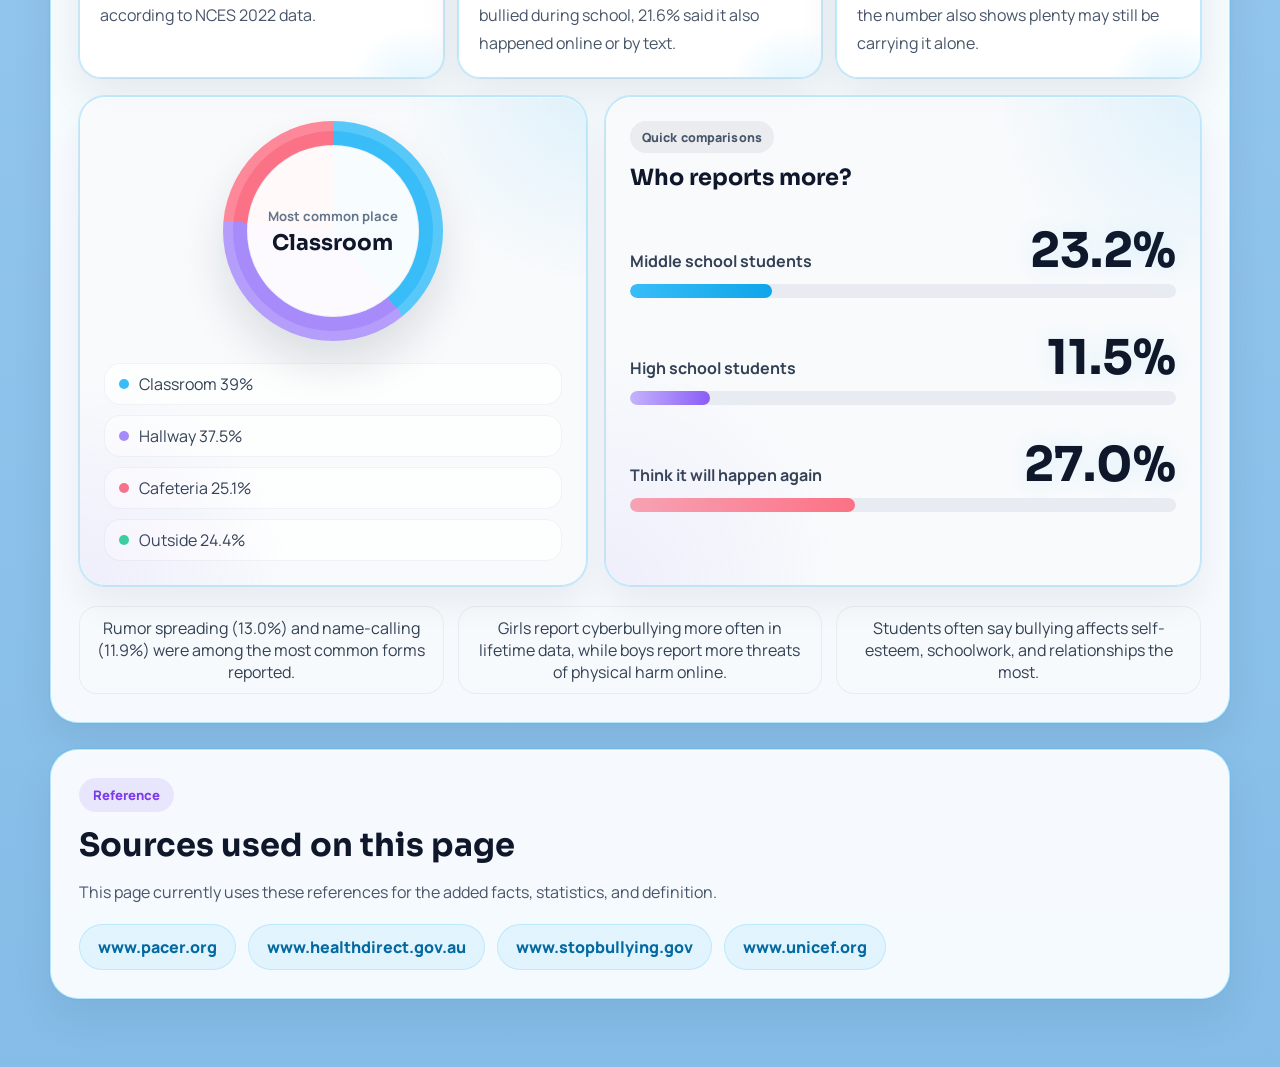
==== commit c4af1373: "Add files via upload" ====
--- a/education.html
+++ b/education.html
@@ -75,104 +75,6 @@
     </aside>
   </section>
 
-  <section class="education-info-card reveal delay-1" aria-labelledby="education-stats-heading">
-    <span class="education-info-kicker blue">By the numbers</span>
-    <h2 id="education-stats-heading">A few facts worth remembering.</h2>
-    <p class="education-info-lead">Bullying and cyberbullying affect a lot of young people, and the impact can reach emotions, schoolwork, friendships, and daily safety.</p>
-
-    <div class="education-stats-showcase">
-      <div class="education-signal-grid education-signal-grid-animated">
-        <div class="education-signal-card education-stat-card">
-          <span class="education-stat-label">Bullied at school</span>
-          <strong class="education-stat-number" data-target="19.2" data-suffix="%">0%</strong>
-          <p>About 1 in 5 students reported being bullied, according to NCES 2022 data.</p>
-        </div>
-        <div class="education-signal-card education-stat-card">
-          <span class="education-stat-label">Online or by text</span>
-          <strong class="education-stat-number" data-target="21.6" data-suffix="%">0%</strong>
-          <p>Among students ages 12 to 18 who were bullied during school, 21.6% said it also happened online or by text.</p>
-        </div>
-        <div class="education-signal-card education-stat-card">
-          <span class="education-stat-label">Told a trusted adult</span>
-          <strong class="education-stat-number" data-target="44.2" data-suffix="%">0%</strong>
-          <p>Many students do reach out for help, but the number also shows plenty may still be carrying it alone.</p>
-        </div>
-      </div>
-
-      <div class="education-data-visual reveal delay-2">
-        <div class="education-donut-panel">
-          <div class="education-donut-chart" data-chart-progress="1" aria-hidden="true">
-            <div class="education-donut-center">
-              <span>Most common place</span>
-              <strong>Classroom</strong>
-            </div>
-          </div>
-          <div class="education-donut-legend">
-            <div class="education-donut-legend-item">
-              <span class="legend-dot blue"></span>
-              Classroom 39%
-            </div>
-            <div class="education-donut-legend-item">
-              <span class="legend-dot lavender"></span>
-              Hallway 37.5%
-            </div>
-            <div class="education-donut-legend-item">
-              <span class="legend-dot coral"></span>
-              Cafeteria 25.1%
-            </div>
-            <div class="education-donut-legend-item">
-              <span class="legend-dot mint"></span>
-              Outside 24.4%
-            </div>
-          </div>
-        </div>
-
-        <div class="education-comparison-card">
-          <div class="education-comparison-head">
-            <span class="education-stat-label">Quick comparisons</span>
-            <strong>Who reports more?</strong>
-          </div>
-
-          <div class="education-comparison-row">
-            <div class="education-comparison-copy">
-              <span>Middle school students</span>
-              <strong class="education-stat-number" data-target="26.1" data-suffix="%">0%</strong>
-            </div>
-            <div class="education-comparison-track">
-              <span class="education-comparison-fill blue" data-width="26.1%"></span>
-            </div>
-          </div>
-
-          <div class="education-comparison-row">
-            <div class="education-comparison-copy">
-              <span>High school students</span>
-              <strong class="education-stat-number" data-target="14.6" data-suffix="%">0%</strong>
-            </div>
-            <div class="education-comparison-track">
-              <span class="education-comparison-fill lavender" data-width="14.6%"></span>
-            </div>
-          </div>
-
-          <div class="education-comparison-row">
-            <div class="education-comparison-copy">
-              <span>Think it will happen again</span>
-              <strong class="education-stat-number" data-target="41.3" data-suffix="%">0%</strong>
-            </div>
-            <div class="education-comparison-track">
-              <span class="education-comparison-fill coral" data-width="41.3%"></span>
-            </div>
-          </div>
-        </div>
-      </div>
-
-      <div class="education-chip-row" aria-label="Quick bullying statistics">
-        <div class="education-chip">Rumor spreading (13.0%) and name-calling (11.9%) were among the most common forms reported.</div>
-        <div class="education-chip">Girls report cyberbullying more often in lifetime data, while boys report more threats of physical harm online.</div>
-        <div class="education-chip">Students often say bullying affects self-esteem, schoolwork, and relationships the most.</div>
-      </div>
-    </div>
-  </section>
-
   <section class="education-topic-section" id="topics">
     <div class="education-topic-layout">
       <aside class="education-topic-panel reveal">
@@ -193,7 +95,7 @@
             <span class="education-topic-name">What is Bullying?</span>
           </button>
 
-          <button class="education-topic-card reveal delay-3" type="button" aria-label="Types of Cyberbullying" data-topic-id="types-of-cyberbullying" data-topic-theme="lavender" data-topic-kicker="Types of Cyberbullying" data-topic-title="See the different forms cyberbullying can take." data-topic-lead="Cyberbullying can show up in private chats, public comments, group spaces, games, and social apps." data-topic-description="From harassment and rumors to exclusion and fake accounts, cyberbullying can appear in many forms and spread very quickly once others join in." data-topic-advice-template="topic-advice-types-of-cyberbullying" data-topic-facts-template="topic-facts-types-of-cyberbullying">
+          <button class="education-topic-card reveal delay-3" type="button" aria-label="Cyberbullying" data-topic-id="types-of-cyberbullying" data-topic-theme="lavender" data-topic-kicker="Types of Cyberbullying" data-topic-title="See the different forms cyberbullying can take." data-topic-lead="Cyberbullying happens through digital devices like phones, computers, and tablets, including social media, messaging, forums, and gaming spaces." data-topic-description="It includes sending, posting, or sharing harmful, false, mean, or humiliating content, and sometimes exposing private information to embarrass someone." data-topic-advice-template="topic-advice-types-of-cyberbullying" data-topic-facts-template="topic-facts-types-of-cyberbullying">
             <span class="education-topic-icon lavender" aria-hidden="true">
               <svg viewBox="0 0 24 24">
                 <rect x="5" y="4" width="14" height="12" rx="3"></rect>
@@ -201,10 +103,32 @@
                 <path d="M12 16v4"></path>
               </svg>
             </span>
-            <span class="education-topic-name">Types of Cyberbullying</span>
-          </button>
-
-          <button class="education-topic-card reveal delay-4" type="button" aria-label="Warning Signs" data-topic-id="warning-signs" data-topic-theme="coral" data-topic-kicker="Warning Signs" data-topic-title="Spot warning signs before things get worse." data-topic-lead="People being targeted do not always say it directly, so changes in mood and habits matter." data-topic-description="This subject helps you notice emotional, social, and digital signs that may show someone is being targeted or feeling unsafe online." data-topic-advice-template="topic-advice-warning-signs" data-topic-facts-template="topic-facts-warning-signs">
+            <span class="education-topic-name">What is Cyberbullying</span>
+          </button>
+
+          <button class="education-topic-card reveal delay-4" type="button" aria-label="Why People Bully" data-topic-id="why-people-bully" data-topic-theme="teal" data-topic-kicker="Why People Bully" data-topic-title="Understand some of the reasons bullying behavior can happen." data-topic-lead="Bullying behavior can be shaped by peer pressure, insecurity, family stress, emotional struggles, and school environments." data-topic-description="Knowing why bullying happens does not excuse it, but it can help adults and students respond in smarter, more supportive ways." data-topic-advice-template="topic-advice-why-people-bully" data-topic-facts-template="topic-facts-why-people-bully">
+            <span class="education-topic-icon mint" aria-hidden="true">
+              <svg viewBox="0 0 24 24">
+                <path d="M12 4v16"></path>
+                <path d="M8 8c0-2.2 1.8-4 4-4s4 1.8 4 4-1.8 4-4 4"></path>
+                <path d="M8 16c0 2.2 1.8 4 4 4s4-1.8 4-4"></path>
+              </svg>
+            </span>
+            <span class="education-topic-name">Why People Bully</span>
+          </button>
+
+          <button class="education-topic-card reveal delay-5" type="button" aria-label="Types of Bullying" data-topic-id="types-of-bullying" data-topic-theme="blue" data-topic-kicker="Types of Bullying" data-topic-title="Learn the main forms bullying can take." data-topic-lead="Bullying can be physical, verbal, social, or digital, and it is often easier to stop when people can recognize the pattern clearly." data-topic-description="This subject helps students identify common types of bullying so the harm is easier to notice and name." data-topic-advice-template="topic-advice-types-of-bullying" data-topic-facts-template="topic-facts-types-of-bullying">
+            <span class="education-topic-icon blue" aria-hidden="true">
+              <svg viewBox="0 0 24 24">
+                <path d="M4 7h16"></path>
+                <path d="M4 12h16"></path>
+                <path d="M4 17h10"></path>
+              </svg>
+            </span>
+            <span class="education-topic-name">Types of Bullying</span>
+          </button>
+
+          <button class="education-topic-card reveal delay-6" type="button" aria-label="Warning Signs" data-topic-id="warning-signs" data-topic-theme="coral" data-topic-kicker="Warning Signs" data-topic-title="Spot warning signs before things get worse." data-topic-lead="People being targeted do not always say it directly, so changes in mood and habits matter." data-topic-description="This subject helps you notice emotional, social, and digital signs that may show someone is being targeted or feeling unsafe online." data-topic-advice-template="topic-advice-warning-signs" data-topic-facts-template="topic-facts-warning-signs">
             <span class="education-topic-icon coral" aria-hidden="true">
               <svg viewBox="0 0 24 24">
                 <path d="M12 9v4"></path>
@@ -215,7 +139,7 @@
             <span class="education-topic-name">Warning Signs</span>
           </button>
 
-          <button class="education-topic-card reveal delay-5" type="button" aria-label="How to Respond" data-topic-id="how-to-respond" data-topic-theme="mint" data-topic-kicker="How to Respond" data-topic-title="Choose a response that protects your peace." data-topic-lead="The safest response is usually calm, brief, and focused on protecting yourself." data-topic-description="This subject covers what to do when a message feels hostile, including when to stop replying, how to save evidence, and when to report or tell an adult." data-topic-advice-template="topic-advice-how-to-respond" data-topic-facts-template="topic-facts-how-to-respond">
+          <button class="education-topic-card reveal delay-7" type="button" aria-label="How to Respond" data-topic-id="how-to-respond" data-topic-theme="mint" data-topic-kicker="How to Respond" data-topic-title="Choose a response that protects your peace." data-topic-lead="The safest response is usually calm, brief, and focused on protecting yourself." data-topic-description="This subject covers what to do when a message feels hostile, including when to stop replying, how to save evidence, and when to report or tell an adult." data-topic-advice-template="topic-advice-how-to-respond" data-topic-facts-template="topic-facts-how-to-respond">
             <span class="education-topic-icon mint" aria-hidden="true">
               <svg viewBox="0 0 24 24">
                 <path d="M8 12h8"></path>
@@ -226,7 +150,17 @@
             <span class="education-topic-name">How to Respond</span>
           </button>
 
-          <button class="education-topic-card reveal delay-6" type="button" aria-label="Help a Friend" data-topic-id="help-a-friend" data-topic-theme="teal" data-topic-kicker="Help a Friend" data-topic-title="Support a friend without adding pressure." data-topic-lead="Support should feel calm, private, and centered on what your friend needs most." data-topic-description="This subject focuses on listening well, protecting privacy, and helping a friend take the next step without taking over the situation." data-topic-advice-template="topic-advice-help-a-friend" data-topic-facts-template="topic-facts-help-a-friend">
+          <button class="education-topic-card reveal delay-7" type="button" aria-label="Effects of Bullying" data-topic-id="effects-of-bullying" data-topic-theme="lavender" data-topic-kicker="Effects of Bullying" data-topic-title="See why bullying can have serious lasting impact." data-topic-lead="Bullying can affect emotions, mental health, school performance, friendships, and a person's sense of safety." data-topic-description="This subject makes the impact of bullying feel more real by showing how it can affect daily life, confidence, and academic focus." data-topic-advice-template="topic-advice-effects-of-bullying" data-topic-facts-template="topic-facts-effects-of-bullying">
+            <span class="education-topic-icon lavender" aria-hidden="true">
+              <svg viewBox="0 0 24 24">
+                <path d="M12 21a8 8 0 1 0-8-8"></path>
+                <path d="M12 7v5l3 3"></path>
+              </svg>
+            </span>
+            <span class="education-topic-name">Effects of Bullying</span>
+          </button>
+
+          <button class="education-topic-card reveal delay-7" type="button" aria-label="Help a Friend" data-topic-id="help-a-friend" data-topic-theme="teal" data-topic-kicker="Help a Friend" data-topic-title="Support a friend without adding pressure." data-topic-lead="Support should feel calm, private, and centered on what your friend needs most." data-topic-description="This subject focuses on listening well, protecting privacy, and helping a friend take the next step without taking over the situation." data-topic-advice-template="topic-advice-help-a-friend" data-topic-facts-template="topic-facts-help-a-friend">
             <span class="education-topic-icon blue" aria-hidden="true">
               <svg viewBox="0 0 24 24">
                 <path d="M17 21v-2a4 4 0 0 0-4-4H7a4 4 0 0 0-4 4v2"></path>
@@ -304,6 +238,10 @@
       </template>
       <template id="topic-facts-types-of-cyberbullying">
         <ul class="education-facts-list">
+          <li><strong>Definition:</strong> Cyberbullying is bullying that takes place over digital devices like cell phones, computers, and tablets.</li>
+          <li><strong>What it includes:</strong> It can involve sending, posting, or sharing negative, harmful, false, or mean content about someone else.</li>
+          <li><strong>Private information:</strong> Sharing someone's personal or private information can cause embarrassment or humiliation.</li>
+          <li><strong>Common places:</strong> Social media, text messaging, direct messages, online chats, forums, email, and gaming communities are some of the most common spaces.</li>
           <li><strong>Harassment:</strong> Repeated cruel messages or comments.</li>
           <li><strong>Exclusion:</strong> Leaving someone out on purpose to isolate them.</li>
           <li><strong>Impersonation:</strong> Fake accounts or pretending to be someone else.</li>
@@ -312,6 +250,38 @@
         </ul>
       </template>
 
+      <template id="topic-advice-why-people-bully">
+        <ul class="education-bullet-list">
+          <li>Try to understand the behavior without excusing the harm it causes.</li>
+          <li>Get support from trusted adults, teachers, or counselors early if harmful behavior keeps repeating.</li>
+          <li>Remember that bullying is a behavior that can be changed with support and accountability.</li>
+        </ul>
+      </template>
+      <template id="topic-facts-why-people-bully">
+        <ul class="education-facts-list">
+          <li><strong>Peer pressure:</strong> Some young people bully to gain status, fit in, or control who belongs in a group.</li>
+          <li><strong>Family stress:</strong> Aggression, poor communication, or low support at home can influence behavior.</li>
+          <li><strong>Emotional struggle:</strong> Insecurity, low self-esteem, poor emotional control, or having been bullied can all play a part.</li>
+          <li><strong>School environment:</strong> Bullying can grow more easily where conduct problems are not addressed well.</li>
+        </ul>
+      </template>
+
+      <template id="topic-advice-types-of-bullying">
+        <ul class="education-bullet-list">
+          <li>Name the kind of bullying you see, because clear words make it easier to explain and report.</li>
+          <li>Remember that not all bullying looks physical; social and verbal harm can be serious too.</li>
+          <li>Pay attention when behavior is repeated and meant to embarrass, exclude, or control someone.</li>
+        </ul>
+      </template>
+      <template id="topic-facts-types-of-bullying">
+        <ul class="education-facts-list">
+          <li><strong>Physical:</strong> Hitting, pushing, tripping, damaging belongings, or other physical intimidation.</li>
+          <li><strong>Verbal:</strong> Name-calling, threats, insults, or repeated cruel comments.</li>
+          <li><strong>Social:</strong> Excluding someone, spreading rumors, or trying to damage relationships and reputation.</li>
+          <li><strong>Cyber:</strong> Harm through messages, posts, apps, chats, or digital sharing.</li>
+        </ul>
+      </template>
+
       <template id="topic-advice-warning-signs">
         <ul class="education-bullet-list">
           <li>Check in gently instead of demanding an explanation.</li>
@@ -324,6 +294,7 @@
           <li><strong>Emotional:</strong> Sudden sadness, anger, anxiety, or fear after being online.</li>
           <li><strong>Social:</strong> Pulling away from friends, activities, or group chats.</li>
           <li><strong>Digital:</strong> Hiding screens, deleting apps, or panicking at notifications.</li>
+          <li><strong>At school or home:</strong> Unexplained injuries, lost belongings, headaches, stomach aches, nightmares, or avoiding school can also be warning signs.</li>
           <li><strong>Impact:</strong> Students often report the strongest effects on self-esteem, schoolwork, and relationships.</li>
         </ul>
       </template>
@@ -338,10 +309,27 @@
       </template>
       <template id="topic-facts-how-to-respond">
         <ul class="education-facts-list">
+          <li><strong>What not to do:</strong> Do not fight back physically, and do not keep arguing online if the harm is continuing.</li>
           <li><strong>Short replies:</strong> Brief boundaries are usually safer than long arguments.</li>
           <li><strong>Evidence:</strong> Screenshots matter because online content can disappear fast.</li>
-          <li><strong>Support:</strong> Reporting feels easier when someone trusted helps you do it.</li>
+          <li><strong>Reporting help:</strong> Teachers, parents, counselors, and platform reporting tools can all be part of getting help.</li>
           <li><strong>Speaking up matters:</strong> NCES reported 44.2% of students notified a trusted adult about bullying.</li>
+        </ul>
+      </template>
+
+      <template id="topic-advice-effects-of-bullying">
+        <ul class="education-bullet-list">
+          <li>Take the effects seriously even if the bullying seems "small" to other people.</li>
+          <li>Encourage support early when bullying starts affecting mood, sleep, friendships, or schoolwork.</li>
+          <li>Remind people that healing and confidence can come back with support.</li>
+        </ul>
+      </template>
+      <template id="topic-facts-effects-of-bullying">
+        <ul class="education-facts-list">
+          <li><strong>Emotional:</strong> Bullying can lead to shame, fear, sadness, anger, and lower self-esteem.</li>
+          <li><strong>Mental health:</strong> It can increase anxiety, stress, and feelings of isolation.</li>
+          <li><strong>Academic:</strong> It can affect concentration, school attendance, motivation, and grades.</li>
+          <li><strong>Real-life impact:</strong> The effects can continue into friendships, daily habits, and long-term well-being.</li>
         </ul>
       </template>
 
@@ -376,6 +364,104 @@
           <li><strong>Online spaces matter:</strong> 9 out of 10 tweens use social media or gaming apps, so safety habits make a real difference.</li>
         </ul>
       </template>
+    </div>
+  </section>
+
+  <section class="education-info-card reveal delay-1" aria-labelledby="education-stats-heading">
+    <span class="education-info-kicker blue">By the numbers</span>
+    <h2 id="education-stats-heading">A few facts worth remembering.</h2>
+    <p class="education-info-lead">Bullying and cyberbullying affect a lot of young people, and the impact can reach emotions, schoolwork, friendships, and daily safety.</p>
+
+    <div class="education-stats-showcase">
+      <div class="education-signal-grid education-signal-grid-animated">
+        <div class="education-signal-card education-stat-card">
+          <span class="education-stat-label">Bullied at school</span>
+          <strong class="education-stat-number" data-target="19.2" data-suffix="%">0%</strong>
+          <p>About 1 in 5 students reported being bullied, according to NCES 2022 data.</p>
+        </div>
+        <div class="education-signal-card education-stat-card">
+          <span class="education-stat-label">Online or by text</span>
+          <strong class="education-stat-number" data-target="21.6" data-suffix="%">0%</strong>
+          <p>Among students ages 12 to 18 who were bullied during school, 21.6% said it also happened online or by text.</p>
+        </div>
+        <div class="education-signal-card education-stat-card">
+          <span class="education-stat-label">Told a trusted adult</span>
+          <strong class="education-stat-number" data-target="44.2" data-suffix="%">0%</strong>
+          <p>Many students do reach out for help, but the number also shows plenty may still be carrying it alone.</p>
+        </div>
+      </div>
+
+      <div class="education-data-visual reveal delay-2">
+        <div class="education-donut-panel">
+          <div class="education-donut-chart" data-chart-progress="1" aria-hidden="true">
+            <div class="education-donut-center">
+              <span>Most common place</span>
+              <strong>Classroom</strong>
+            </div>
+          </div>
+          <div class="education-donut-legend">
+            <div class="education-donut-legend-item">
+              <span class="legend-dot blue"></span>
+              Classroom 39%
+            </div>
+            <div class="education-donut-legend-item">
+              <span class="legend-dot lavender"></span>
+              Hallway 37.5%
+            </div>
+            <div class="education-donut-legend-item">
+              <span class="legend-dot coral"></span>
+              Cafeteria 25.1%
+            </div>
+            <div class="education-donut-legend-item">
+              <span class="legend-dot mint"></span>
+              Outside 24.4%
+            </div>
+          </div>
+        </div>
+
+        <div class="education-comparison-card">
+          <div class="education-comparison-head">
+            <span class="education-stat-label">Quick comparisons</span>
+            <strong>Who reports more?</strong>
+          </div>
+
+          <div class="education-comparison-row">
+            <div class="education-comparison-copy">
+              <span>Middle school students</span>
+              <strong class="education-stat-number" data-target="26.1" data-suffix="%">0%</strong>
+            </div>
+            <div class="education-comparison-track">
+              <span class="education-comparison-fill blue" data-width="26.1%"></span>
+            </div>
+          </div>
+
+          <div class="education-comparison-row">
+            <div class="education-comparison-copy">
+              <span>High school students</span>
+              <strong class="education-stat-number" data-target="14.6" data-suffix="%">0%</strong>
+            </div>
+            <div class="education-comparison-track">
+              <span class="education-comparison-fill lavender" data-width="14.6%"></span>
+            </div>
+          </div>
+
+          <div class="education-comparison-row">
+            <div class="education-comparison-copy">
+              <span>Think it will happen again</span>
+              <strong class="education-stat-number" data-target="41.3" data-suffix="%">0%</strong>
+            </div>
+            <div class="education-comparison-track">
+              <span class="education-comparison-fill coral" data-width="41.3%"></span>
+            </div>
+          </div>
+        </div>
+      </div>
+
+      <div class="education-chip-row" aria-label="Quick bullying statistics">
+        <div class="education-chip">Rumor spreading (13.0%) and name-calling (11.9%) were among the most common forms reported.</div>
+        <div class="education-chip">Girls report cyberbullying more often in lifetime data, while boys report more threats of physical harm online.</div>
+        <div class="education-chip">Students often say bullying affects self-esteem, schoolwork, and relationships the most.</div>
+      </div>
     </div>
   </section>
 
@@ -386,6 +472,8 @@
     <div class="education-reference-links">
       <a class="education-reference-link" href="https://www.pacer.org/" target="_blank" rel="noopener noreferrer">www.pacer.org</a>
       <a class="education-reference-link" href="https://www.healthdirect.gov.au/" target="_blank" rel="noopener noreferrer">www.healthdirect.gov.au</a>
+      <a class="education-reference-link" href="https://www.stopbullying.gov/" target="_blank" rel="noopener noreferrer">www.stopbullying.gov</a>
+      <a class="education-reference-link" href="https://www.unicef.org/" target="_blank" rel="noopener noreferrer">www.unicef.org</a>
     </div>
   </section>
 </main>
--- a/style.css
+++ b/style.css
@@ -538,6 +538,18 @@
     inset 0 1px 0 rgba(255, 255, 255, 0.2);
 }
 
+body.landing-page .phone-mockup {
+  background:
+    radial-gradient(circle at top right, rgba(103, 212, 255, 0.22), transparent 28%),
+    linear-gradient(180deg, rgba(79, 170, 214, 0.48), rgba(27, 51, 82, 0.62));
+  border-color: rgba(125, 211, 252, 0.3);
+  box-shadow:
+    0 42px 90px rgba(0, 0, 0, 0.42),
+    0 0 0 1px rgba(56, 189, 248, 0.2),
+    0 0 42px rgba(56, 189, 248, 0.16),
+    inset 0 1px 0 rgba(255, 255, 255, 0.24);
+}
+
 .phone-top {
   display: flex;
   justify-content: center;
@@ -573,6 +585,17 @@
 .chat-card {
   padding: 24px;
   border-radius: 28px;
+}
+
+body.landing-page .chat-card {
+  background:
+    linear-gradient(180deg, rgba(69, 93, 128, 0.58), rgba(18, 30, 51, 0.42)),
+    rgba(30, 41, 59, 0.3);
+  border-color: rgba(125, 211, 252, 0.22);
+  box-shadow:
+    0 28px 68px rgba(0, 0, 0, 0.3),
+    0 0 0 1px rgba(56, 189, 248, 0.14),
+    inset 0 1px 0 rgba(255, 255, 255, 0.18);
 }
 
 .chat-label,
@@ -1864,10 +1887,16 @@
   line-height: 1.75;
 }
 
+.education-reference-links {
+  display: flex;
+  flex-wrap: wrap;
+  gap: 12px;
+  margin-top: 18px;
+}
+
 .education-reference-link {
   display: inline-flex;
   align-items: center;
-  margin-top: 18px;
   min-height: 46px;
   padding: 0 18px;
   border-radius: 999px;
@@ -3167,10 +3196,104 @@
 }
 
 @media (max-width: 760px) {
+  body::before,
+  .light,
+  .page-glow,
+  .tools-particles {
+    display: none !important;
+  }
+
+  .reveal,
+  .reveal.visible {
+    opacity: 1 !important;
+    transform: none !important;
+    transition: none !important;
+  }
+
+  .title-box,
+  .support-beacon-icon,
+  .tools-console-wave span,
+  .education-topic-content.fade-out,
+  .education-topic-content.fade-in,
+  .stat-strip-value.is-animated {
+    animation: none !important;
+  }
+
+  .subtitle-box {
+    transition: none !important;
+  }
+
+  .navbar,
+  .support-beacon,
+  .phone-mockup,
+  .chat-card,
+  .feature-card,
+  .demo-panel,
+  .signal-card,
+  .meta-card,
+  .progress-card,
+  .site-footer,
+  .content,
+  .stat-strip,
+  .stat-strip-card,
+  .education-hero-panel,
+  .education-info-card,
+  .education-topic-panel,
+  .education-topic-viewer,
+  .education-detail-panel,
+  .education-reference-card,
+  .education-donut-panel,
+  .education-comparison-card,
+  .tools-hero-console,
+  .tools-console-card,
+  .tools-analyzer-shell,
+  .tools-analyzer-panel,
+  .tools-results-panel,
+  .tools-card,
+  .tools-step-card,
+  .tools-trust-banner,
+  .tools-support-shell,
+  .tools-support-copy,
+  .tools-support-panel,
+  .tools-score-card,
+  form {
+    backdrop-filter: none !important;
+    -webkit-backdrop-filter: none !important;
+    box-shadow:
+      0 10px 22px rgba(0, 0, 0, 0.18),
+      inset 0 1px 0 rgba(255, 255, 255, 0.06) !important;
+  }
+
+  .feature-card::after,
+  .stat-card::after,
+  .card::after,
+  .chat-card::after,
+  .demo-panel::after,
+  .highlight-box::after,
+  form::after,
+  .vault-item::after,
+  .phone-mockup::after,
+  .navbar::after,
+  .content::after,
+  .site-footer::after,
+  .education-topic-panel::before,
+  .education-topic-viewer::before,
+  .education-donut-panel::before,
+  .education-comparison-card::before,
+  .tools-hero-console::before,
+  .tools-analyzer-panel::after,
+  .tools-results-panel::after,
+  .tools-card::after,
+  .tools-step-card::after,
+  .tools-trust-banner::after {
+    display: none !important;
+  }
+
   .navbar {
-    width: min(calc(100% - 20px), var(--container));
-    padding: 16px;
-    border-radius: 28px;
+    width: min(calc(100% - 16px), var(--container));
+    margin-top: 12px;
+    padding: 14px;
+    border-radius: 24px;
     flex-wrap: wrap;
     align-items: center;
   }
@@ -3182,16 +3305,18 @@
   }
 
   .brand-text strong {
-    font-size: 0.86rem;
+    font-size: 0.82rem;
   }
 
   .brand-text small {
-    font-size: 0.72rem;
+    font-size: 0.68rem;
   }
 
   .nav-toggle {
     display: inline-flex;
     order: 1;
+    width: 44px;
+    height: 44px;
     flex-shrink: 0;
   }
 
@@ -3229,20 +3354,107 @@
 
   main,
   .site-footer {
-    width: min(calc(100% - 20px), var(--container));
+    width: min(calc(100% - 16px), var(--container));
   }
 
   .section-shell {
-    padding: 72px 0;
+    padding: 56px 0;
   }
 
   .hero {
     min-height: auto;
-    gap: 32px;
+    gap: 24px;
   }
 
   .hero h1 {
-    font-size: clamp(2.6rem, 12vw, 3.8rem);
+    font-size: clamp(2.3rem, 11vw, 3.35rem);
+  }
+
+  .hero-subtitle,
+  .tools-hero-subtitle,
+  .education-hero-subtitle,
+  .section-heading p,
+  .tools-panel-heading p,
+  .tools-section-heading p,
+  .tools-support-copy p {
+    font-size: 0.98rem;
+    line-height: 1.68;
+  }
+
+  .phone-mockup {
+    width: min(100%, 320px);
+    padding: 14px;
+    border-radius: 28px;
+  }
+
+  .chat-card {
+    padding: 18px;
+    border-radius: 22px;
+  }
+
+  .chat-bubble {
+    padding: 16px 18px;
+    font-size: 1rem;
+  }
+
+  .feature-grid,
+  .tools-grid,
+  .tools-step-grid {
+    gap: 16px;
+  }
+
+  .feature-card,
+  .stat-card,
+  .card,
+  .demo-panel {
+    padding: 16px;
+    border-radius: 20px;
+  }
+
+  .feature-card h3,
+  .stat-card h3,
+  .card h2,
+  .tools-card h3,
+  .tools-step-card h3 {
+    font-size: 1.06rem;
+  }
+
+  .feature-card p,
+  .stat-card p,
+  .card p,
+  .tools-card p,
+  .tools-step-card p {
+    line-height: 1.62;
+  }
+
+  .icon-wrap,
+  .tools-card-icon,
+  .tools-step-icon,
+  .stat-strip-icon {
+    width: 46px;
+    height: 46px;
+    margin-bottom: 14px;
+  }
+
+  .demo-panel {
+    gap: 14px;
+  }
+
+  .demo-input-panel,
+  .demo-result-panel {
+    padding: 6px;
+  }
+
+  textarea,
+  input[type="text"],
+  input[type="email"],
+  .tools-textarea {
+    padding: 16px;
+    border-radius: 16px;
+  }
+
+  textarea {
+    min-height: 148px;
   }
 
   .feature-grid,
@@ -3272,12 +3484,14 @@
   }
 
   .stats-strip {
-    padding: 14px;
-    gap: 14px;
+    padding: 12px;
+    gap: 12px;
+    background: rgba(15, 23, 42, 0.22);
   }
 
   .stat-strip-card {
-    padding: 22px 20px 20px;
+    padding: 18px 16px 16px;
+    border-radius: 20px;
   }
 
   .stat-strip-card h3 {
@@ -3289,24 +3503,29 @@
     max-width: none;
   }
 
+  .stat-strip-value {
+    min-height: 0;
+    font-size: clamp(1.95rem, 9vw, 2.55rem);
+  }
+
   .content {
-    width: min(calc(100% - 20px), 920px);
-    padding: 24px;
-    margin-bottom: 40px;
+    width: min(calc(100% - 16px), 920px);
+    padding: 20px;
+    margin-bottom: 32px;
   }
 
   .education-main {
-    width: min(calc(100% - 20px), var(--container));
-    margin-bottom: 44px;
+    width: min(calc(100% - 16px), var(--container));
+    margin-bottom: 36px;
   }
 
   .education-hero {
-    padding: 40px 0 22px;
-    gap: 20px;
+    padding: 32px 0 18px;
+    gap: 18px;
   }
 
   .education-hero-copy h1 {
-    font-size: clamp(2.5rem, 13vw, 3.8rem);
+    font-size: clamp(2.2rem, 12vw, 3.2rem);
   }
 
   .education-hero-actions .button,
@@ -3324,17 +3543,17 @@
   .education-reference-card,
   .education-donut-panel,
   .education-comparison-card {
-    padding: 20px;
-    border-radius: 24px;
+    padding: 18px;
+    border-radius: 20px;
   }
 
   .education-donut-chart {
-    width: 180px;
-    height: 180px;
+    width: 160px;
+    height: 160px;
   }
 
   .education-donut-chart::before {
-    inset: 20px;
+    inset: 18px;
   }
 
   .education-comparison-copy {
@@ -3347,13 +3566,13 @@
   }
 
   .education-topic-card {
-    min-height: 64px;
-    gap: 12px;
-    padding: 10px 14px 10px 10px;
+    min-height: 58px;
+    gap: 10px;
+    padding: 8px 12px 8px 8px;
   }
 
   .education-topic-name {
-    font-size: 0.92rem;
+    font-size: 0.86rem;
   }
 
   .education-topic-card:hover,
@@ -3362,6 +3581,16 @@
     transform: translateY(-4px);
   }
 
+  .education-topic-icon {
+    width: 42px;
+    height: 42px;
+  }
+
+  .education-topic-icon svg {
+    width: 20px;
+    height: 20px;
+  }
+
   .education-step-list li {
     align-items: flex-start;
     padding-top: 14px;
@@ -3370,16 +3599,16 @@
 
   .tools-main,
   .tools-footer {
-    width: min(calc(100% - 20px), var(--container));
+    width: min(calc(100% - 16px), var(--container));
   }
 
   .tools-hero {
-    gap: 24px;
-    padding-top: 40px;
+    gap: 18px;
+    padding-top: 32px;
   }
 
   .tools-hero-copy h1 {
-    font-size: clamp(2.6rem, 13vw, 3.9rem);
+    font-size: clamp(2.3rem, 12vw, 3.35rem);
   }
 
   .tools-hero-actions .button,
@@ -3397,22 +3626,38 @@
   .tools-card,
   .tools-step-card,
   .tools-trust-banner {
-    padding: 20px;
-    border-radius: 24px;
+    padding: 18px;
+    border-radius: 20px;
   }
 
   .tools-hero-console {
+    padding: 14px;
+  }
+
+  .tools-console-card {
     padding: 16px;
-  }
-
-  .tools-console-card {
-    padding: 20px;
-    border-radius: 22px;
+    border-radius: 18px;
   }
 
   .tools-textarea {
-    min-height: 190px;
-    padding: 18px;
+    min-height: 160px;
+    padding: 16px;
+  }
+
+  .tools-support-textarea {
+    min-height: 176px;
+  }
+
+  .tools-console-card strong {
+    font-size: 1.35rem;
+  }
+
+  .tools-results-grid .signal-card,
+  .progress-card,
+  .tools-score-card,
+  .tools-card-output {
+    padding: 14px;
+    border-radius: 18px;
   }
 
   .tools-results-head {
@@ -3421,10 +3666,19 @@
   }
 
   .support-beacon {
-    right: 14px;
-    bottom: 14px;
-    min-height: 56px;
-    padding-right: 14px;
+    right: 12px;
+    bottom: 12px;
+    min-height: 50px;
+    padding: 8px 12px 8px 8px;
+  }
+
+  .support-beacon-icon {
+    width: 38px;
+    height: 38px;
+  }
+
+  .support-beacon-copy strong {
+    font-size: 0.84rem;
   }
 
   .support-beacon-copy small {
@@ -3433,7 +3687,11 @@
 
   .demo-panel,
   .site-footer {
-    padding: 18px;
+    padding: 16px;
+  }
+
+  .site-footer {
+    gap: 14px;
   }
 
   .hero-actions .button,
@@ -3441,4 +3699,128 @@
   .hero-actions .button-primary {
     width: 100%;
   }
-}
+
+  .button,
+  .nav-cta {
+    min-height: 44px;
+    padding: 0 16px;
+  }
+}
+
+@media (max-width: 560px) {
+  .navbar,
+  main,
+  .site-footer,
+  .education-main,
+  .tools-main,
+  .tools-footer,
+  .content {
+    width: min(calc(100% - 12px), var(--container));
+  }
+
+  .navbar {
+    padding: 12px;
+    border-radius: 22px;
+  }
+
+  .brand-mark {
+    width: 38px;
+    height: 38px;
+    border-radius: 12px;
+  }
+
+  .brand-text strong {
+    font-size: 0.78rem;
+  }
+
+  .brand-text small {
+    font-size: 0.64rem;
+  }
+
+  .section-shell {
+    padding: 46px 0;
+  }
+
+  .hero h1,
+  .education-hero-copy h1,
+  .tools-hero-copy h1 {
+    font-size: clamp(2rem, 11vw, 2.85rem);
+  }
+
+  .phone-mockup {
+    width: min(100%, 292px);
+    padding: 12px;
+    border-radius: 24px;
+  }
+
+  .chat-card,
+  .feature-card,
+  .stat-card,
+  .card,
+  .demo-panel,
+  .education-hero-panel,
+  .education-info-card,
+  .education-topic-card,
+  .education-topic-panel,
+  .education-topic-viewer,
+  .education-detail-panel,
+  .education-reference-card,
+  .education-donut-panel,
+  .education-comparison-card,
+  .tools-analyzer-shell,
+  .tools-support-shell,
+  .tools-hero-console,
+  .tools-analyzer-panel,
+  .tools-results-panel,
+  .tools-support-copy,
+  .tools-support-panel,
+  .tools-card,
+  .tools-step-card,
+  .tools-trust-banner,
+  .site-footer {
+    padding: 14px;
+    border-radius: 18px;
+  }
+
+  .demo-input-panel,
+  .demo-result-panel {
+    padding: 2px;
+  }
+
+  .status-pill,
+  .tools-results-head strong {
+    min-height: 36px;
+    min-width: 92px;
+    font-size: 0.92rem;
+  }
+
+  .education-topic-grid {
+    gap: 8px;
+  }
+
+  .education-topic-card {
+    min-height: 54px;
+    padding: 7px 10px 7px 7px;
+  }
+
+  .education-topic-name {
+    font-size: 0.82rem;
+  }
+
+  .education-donut-chart {
+    width: 144px;
+    height: 144px;
+  }
+
+  .education-donut-chart::before {
+    inset: 16px;
+  }
+
+  .support-beacon {
+    border-radius: 999px;
+  }
+
+  .support-beacon-copy {
+    display: none;
+  }
+}
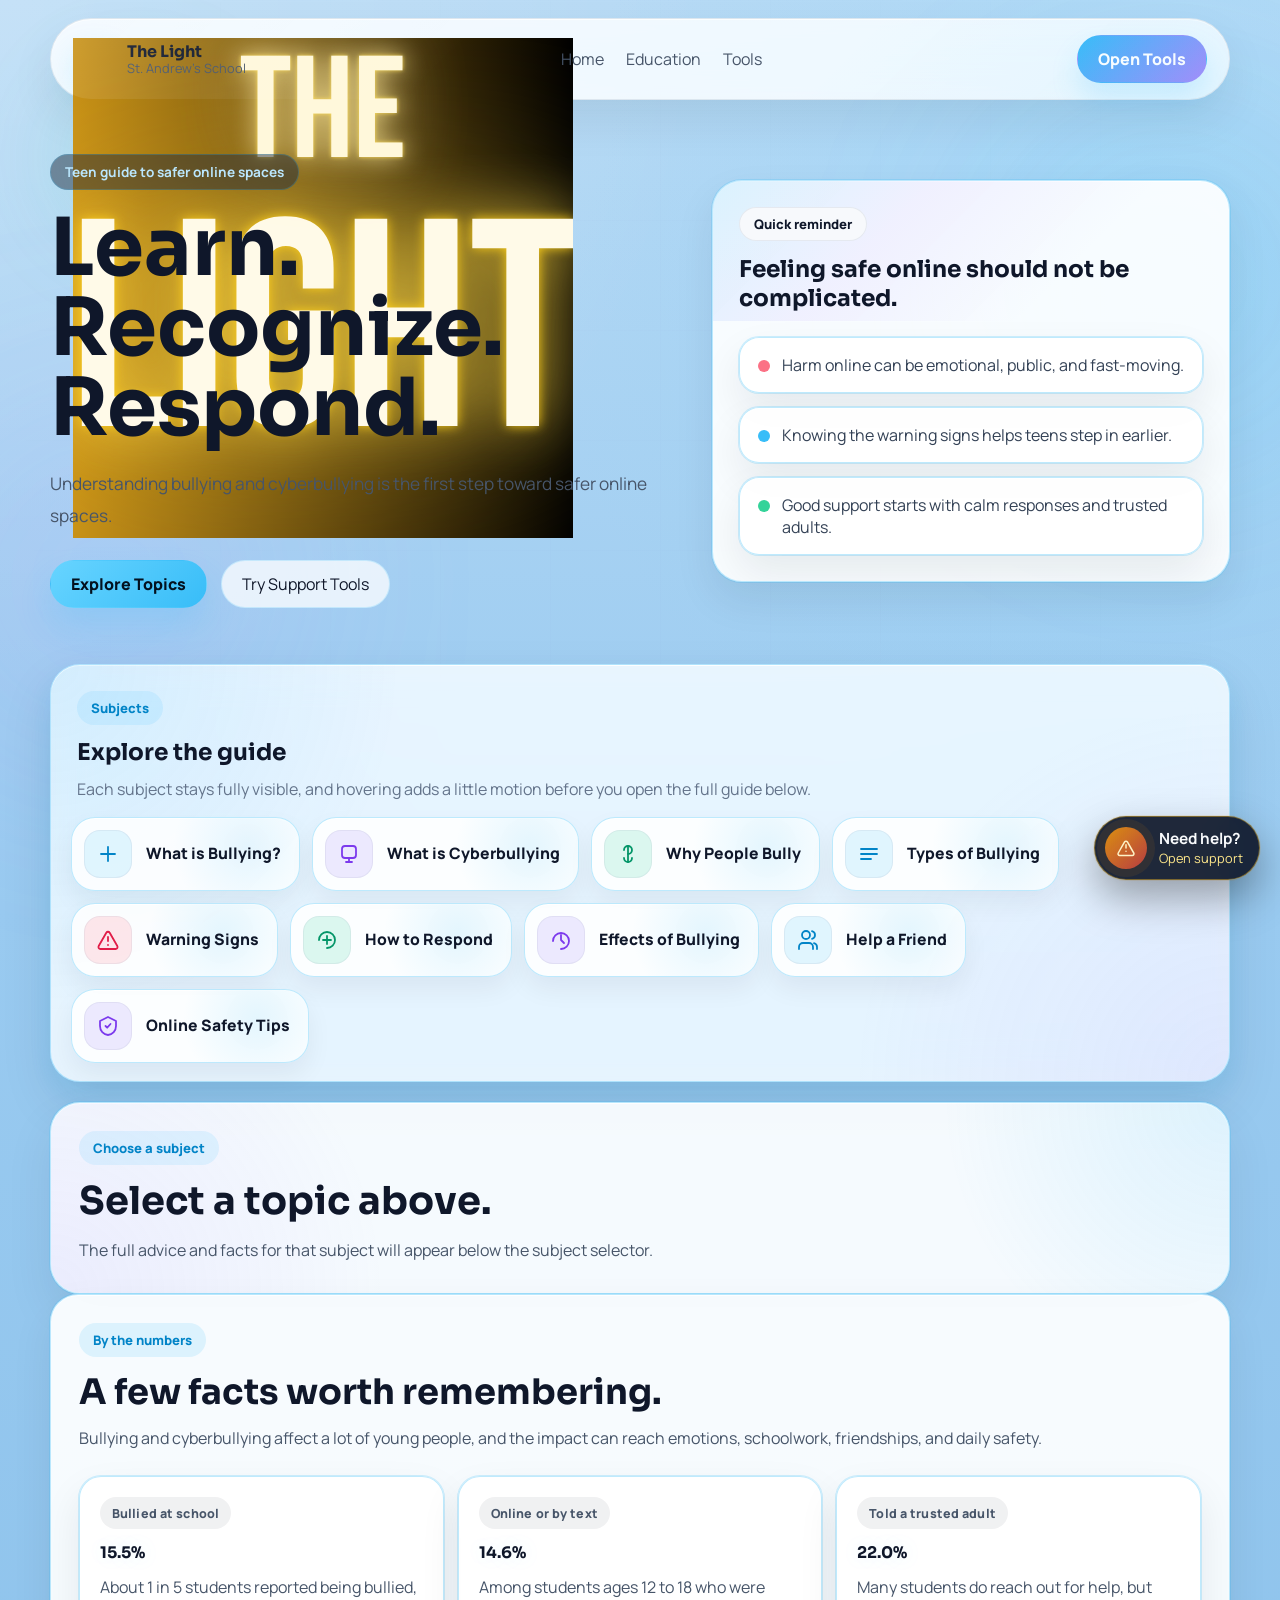
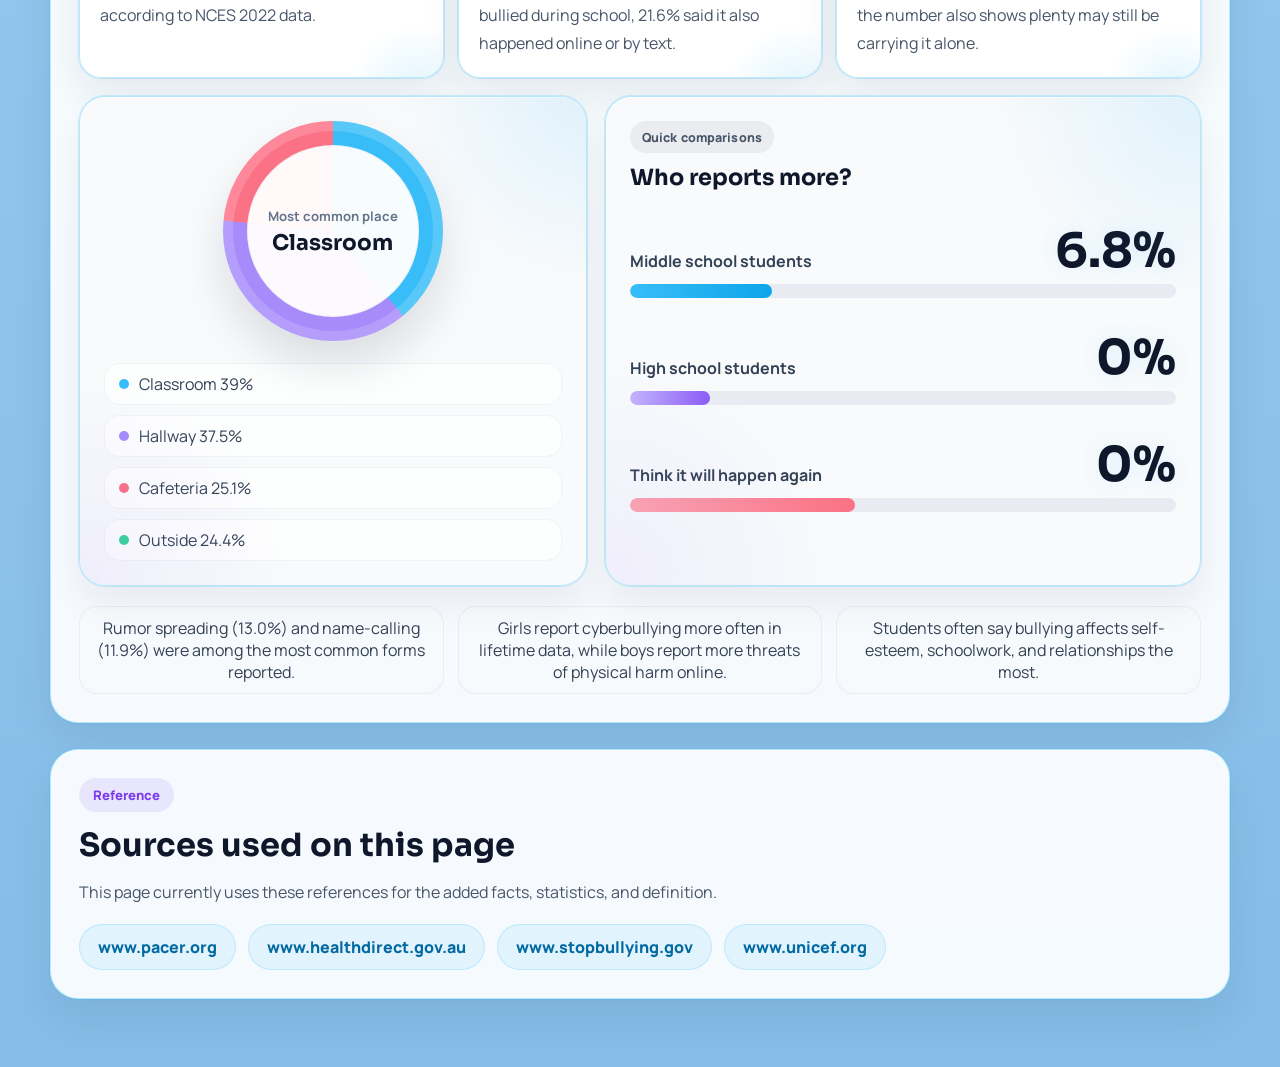
==== commit c4dab055: "Update logo in the navbar of education.html" ====
--- a/education.html
+++ b/education.html
@@ -18,7 +18,9 @@
 
 <nav class="navbar">
   <a class="brand" href="index.html">
-    <span class="brand-mark">AL</span>
+    <span class="brand-mark">
+      <img src="LoGo.png" alt="The Light logo">
+    </span>
     <span class="brand-text">
       <strong>The Light</strong>
       <small>St. Andrew's School</small>
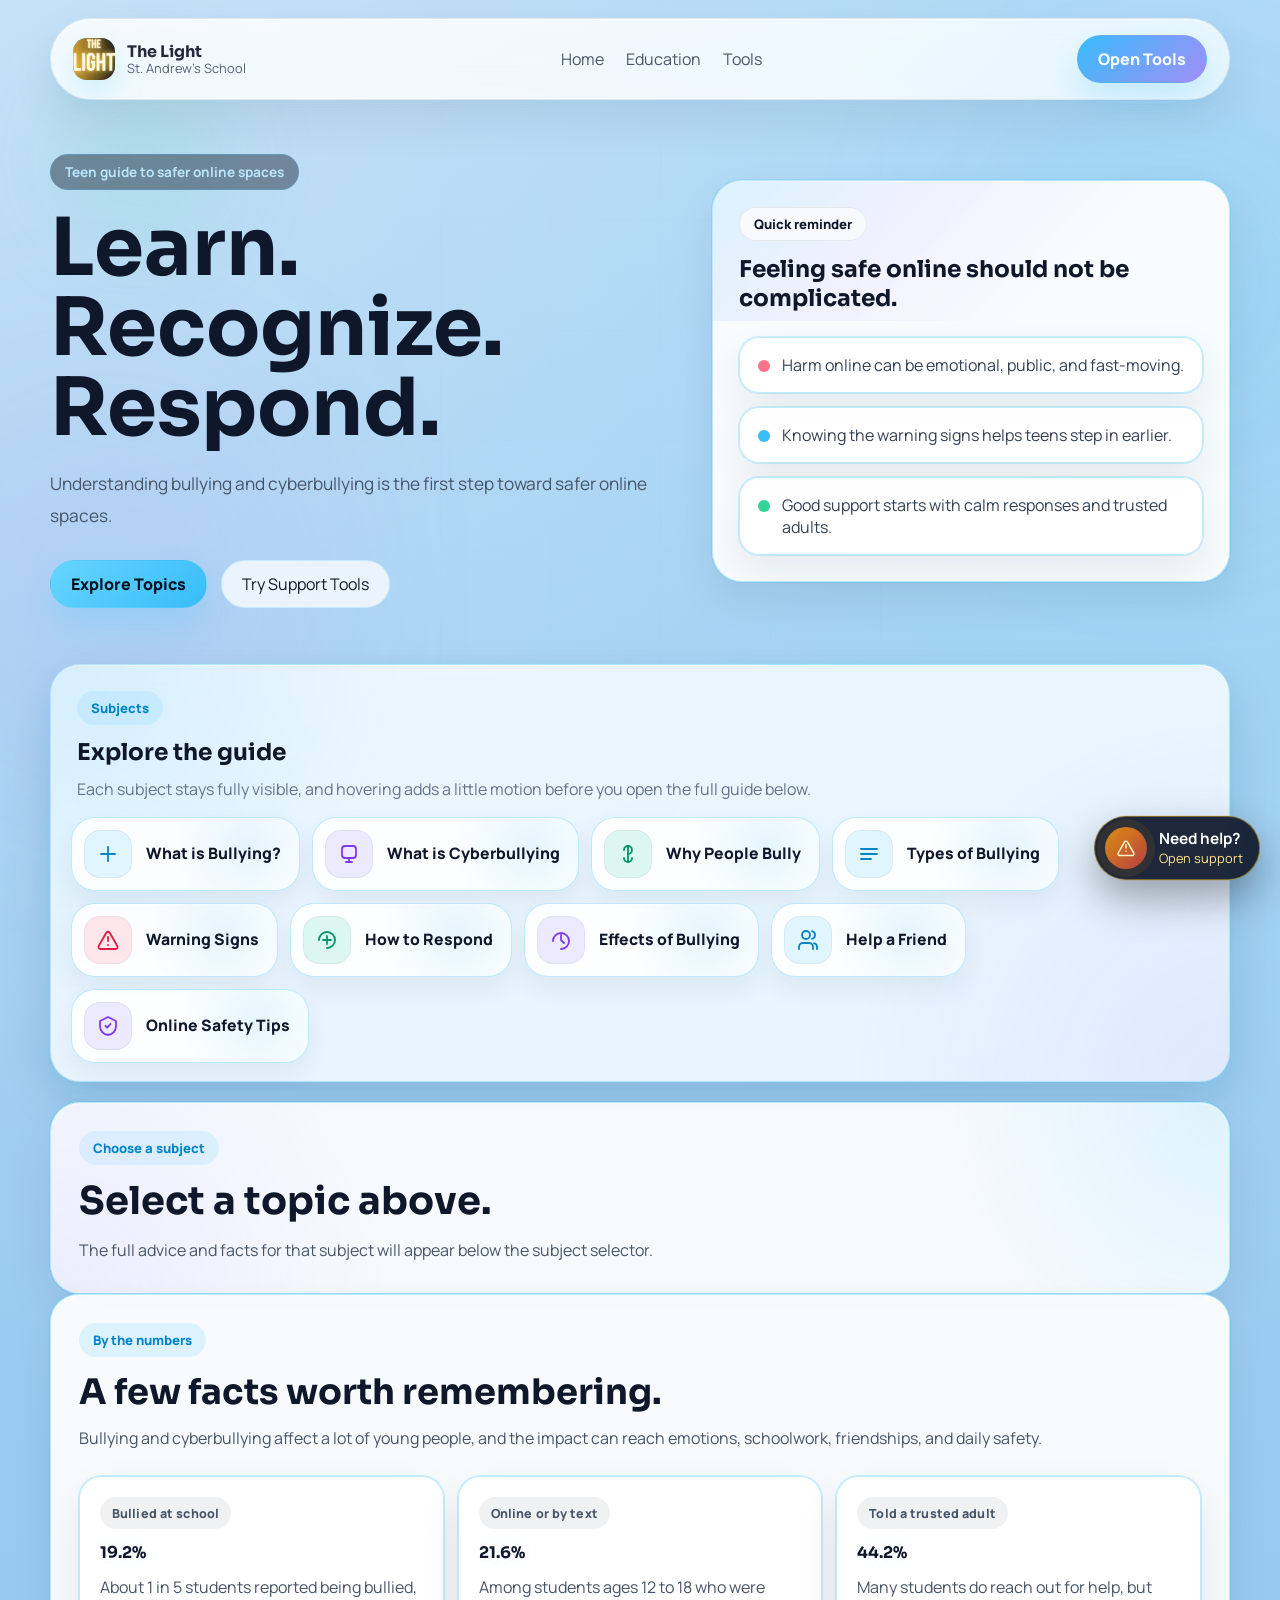
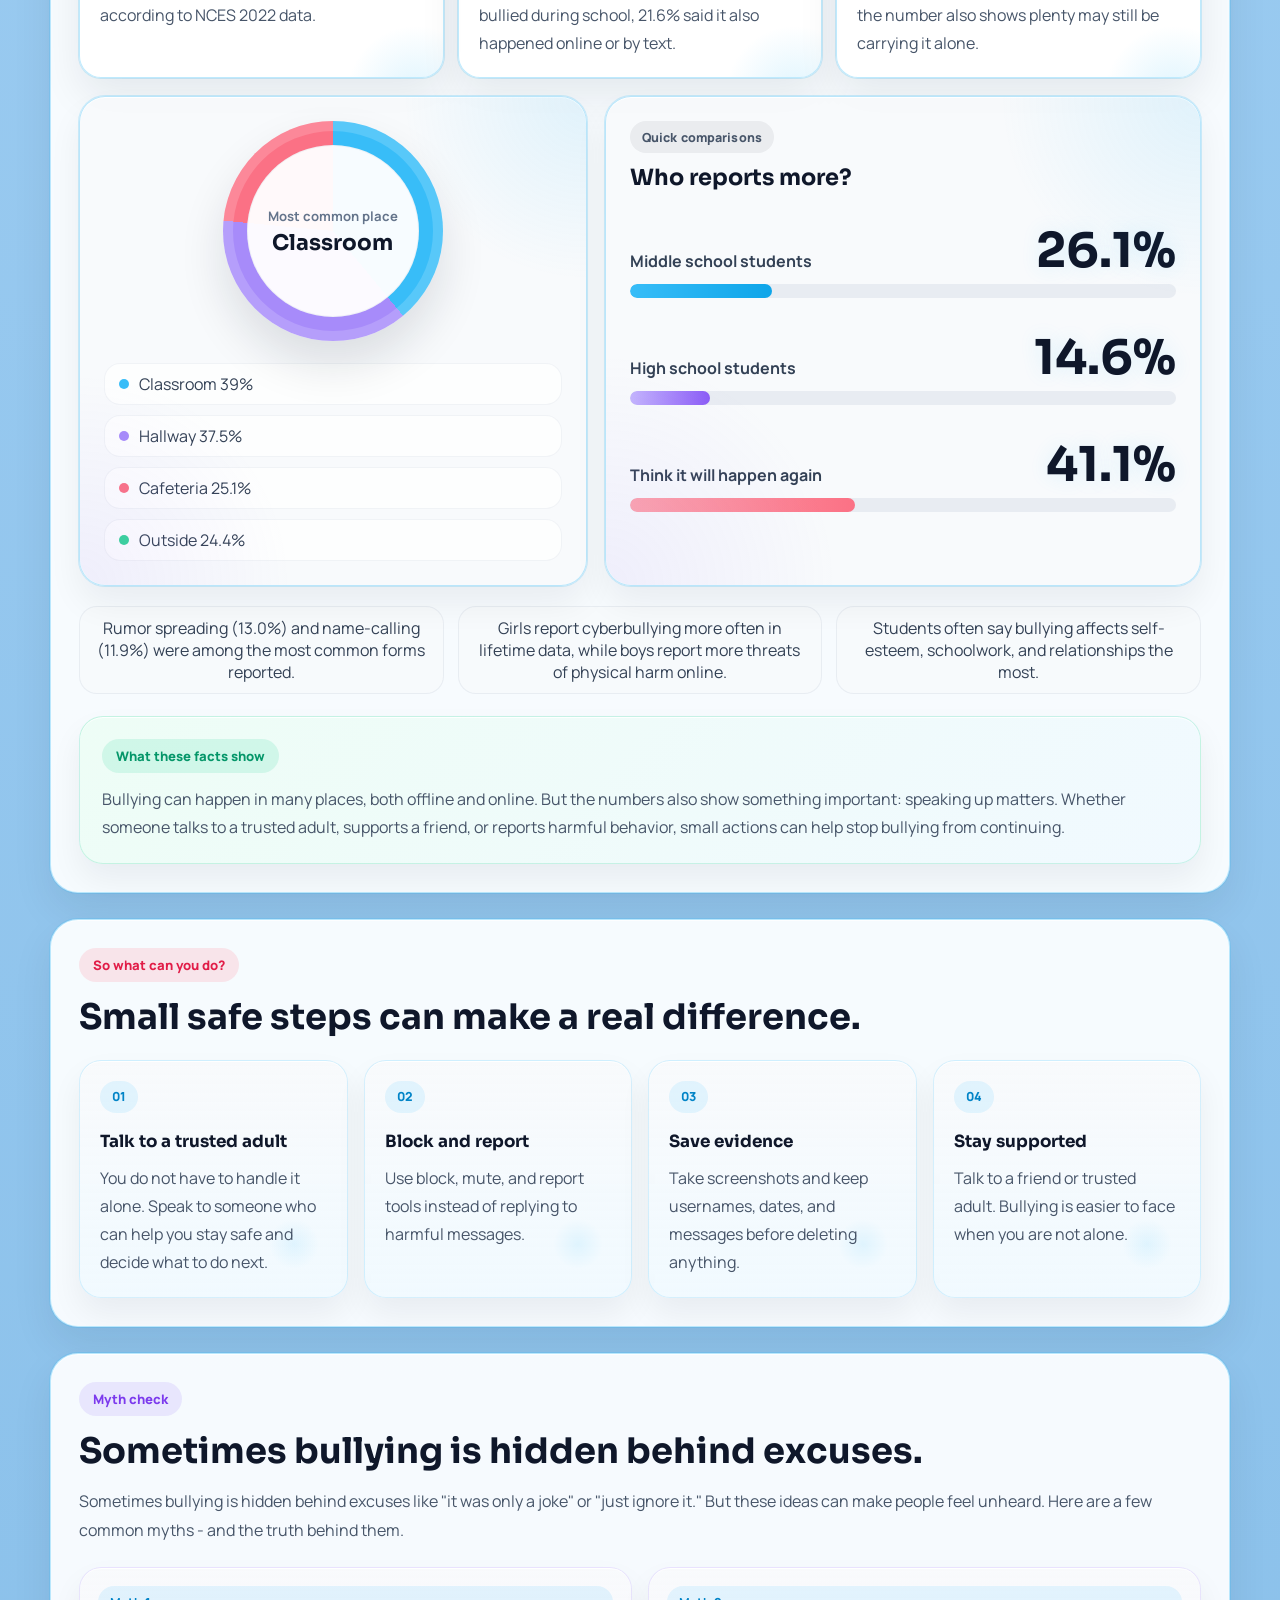
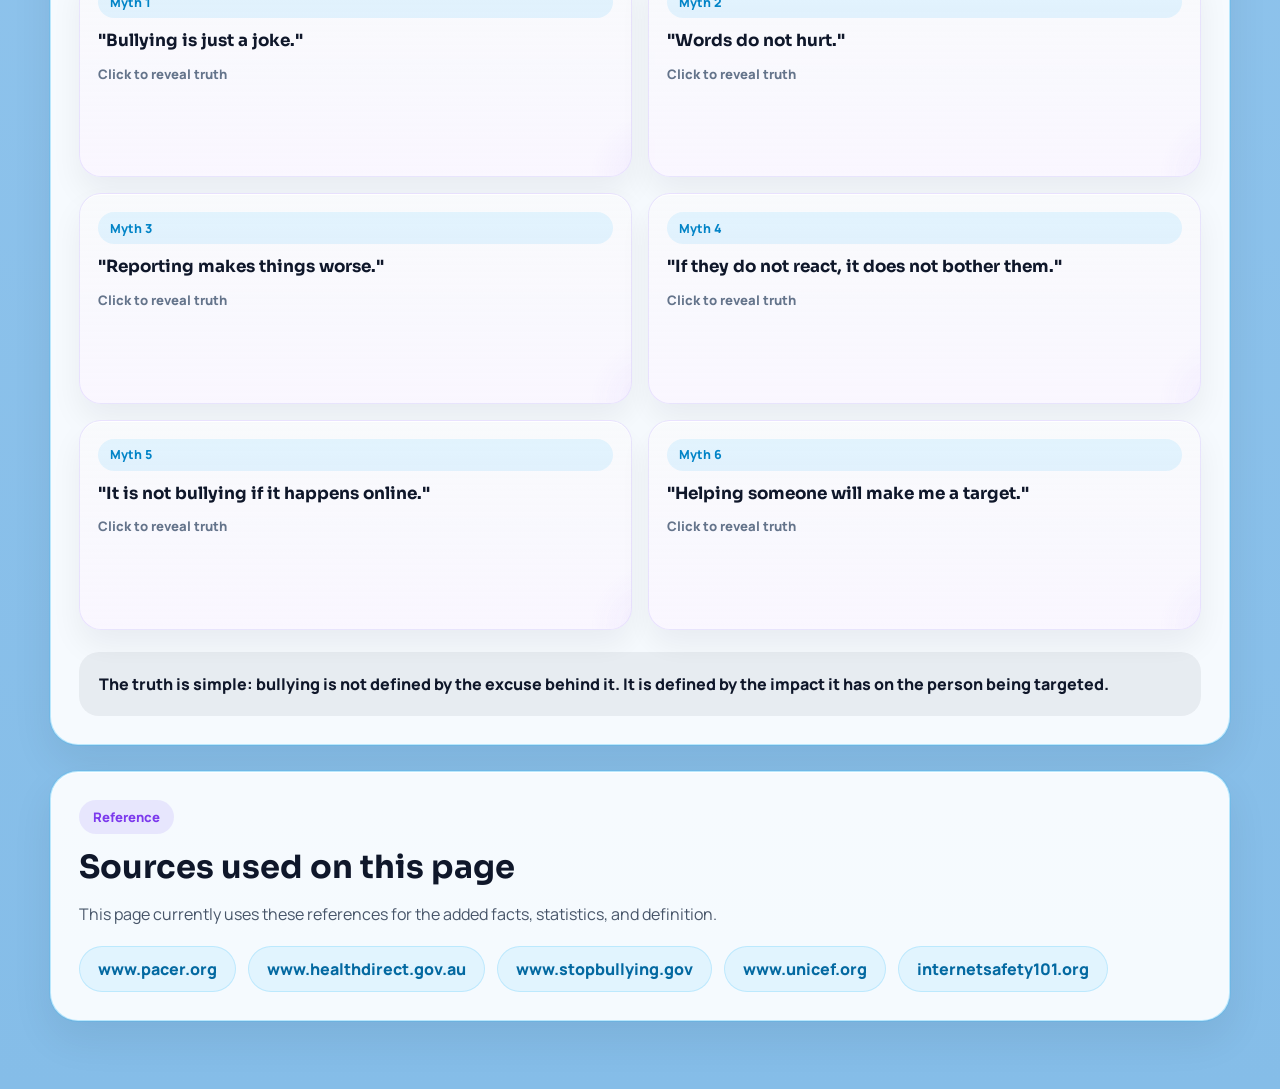
==== commit d09b8372: "Add files via upload" ====
--- a/education.html
+++ b/education.html
@@ -464,7 +464,131 @@
         <div class="education-chip">Girls report cyberbullying more often in lifetime data, while boys report more threats of physical harm online.</div>
         <div class="education-chip">Students often say bullying affects self-esteem, schoolwork, and relationships the most.</div>
       </div>
+
+      <div class="education-stat-takeaway reveal delay-2">
+        <span class="education-info-kicker mint">What these facts show</span>
+        <p>Bullying can happen in many places, both offline and online. But the numbers also show something important: speaking up matters. Whether someone talks to a trusted adult, supports a friend, or reports harmful behavior, small actions can help stop bullying from continuing.</p>
+      </div>
     </div>
+  </section>
+
+  <section class="education-action-section reveal" aria-labelledby="education-actions-heading">
+    <span class="education-info-kicker coral">So what can you do?</span>
+    <h2 id="education-actions-heading">Small safe steps can make a real difference.</h2>
+
+    <div class="education-action-grid">
+      <article class="education-action-card reveal delay-1">
+        <span class="education-action-number">01</span>
+        <h3>Talk to a trusted adult</h3>
+        <p>You do not have to handle it alone. Speak to someone who can help you stay safe and decide what to do next.</p>
+      </article>
+
+      <article class="education-action-card reveal delay-2">
+        <span class="education-action-number">02</span>
+        <h3>Block and report</h3>
+        <p>Use block, mute, and report tools instead of replying to harmful messages.</p>
+      </article>
+
+      <article class="education-action-card reveal delay-3">
+        <span class="education-action-number">03</span>
+        <h3>Save evidence</h3>
+        <p>Take screenshots and keep usernames, dates, and messages before deleting anything.</p>
+      </article>
+
+      <article class="education-action-card reveal delay-4">
+        <span class="education-action-number">04</span>
+        <h3>Stay supported</h3>
+        <p>Talk to a friend or trusted adult. Bullying is easier to face when you are not alone.</p>
+      </article>
+    </div>
+  </section>
+
+  <section class="education-myth-section reveal" aria-labelledby="education-myth-heading">
+    <span class="education-info-kicker lavender">Myth check</span>
+    <h2 id="education-myth-heading">Sometimes bullying is hidden behind excuses.</h2>
+    <p class="education-info-lead">Sometimes bullying is hidden behind excuses like "it was only a joke" or "just ignore it." But these ideas can make people feel unheard. Here are a few common myths - and the truth behind them.</p>
+
+    <div class="education-myth-grid">
+      <details class="education-myth-card reveal delay-1">
+        <summary>
+          <span class="education-myth-index">Myth 1</span>
+          <strong>"Bullying is just a joke."</strong>
+          <span class="education-myth-hint">Click to reveal truth</span>
+          <span class="education-myth-reflect"><strong>Reflect:</strong> Would this still feel funny if it happened to me or someone I care about?</span>
+        </summary>
+        <div class="education-myth-truth">
+          <span>Truth</span>
+          <p>A joke is only funny when everyone feels safe laughing. If someone feels embarrassed, targeted, afraid, or pressured to laugh along, it is not just a joke. Real humor does not need to hurt someone to entertain others.</p>
+        </div>
+      </details>
+
+      <details class="education-myth-card reveal delay-2">
+        <summary>
+          <span class="education-myth-index">Myth 2</span>
+          <strong>"Words do not hurt."</strong>
+          <span class="education-myth-hint">Click to reveal truth</span>
+          <span class="education-myth-reflect"><strong>Reflect:</strong> Before saying or posting something, ask: could this make someone feel small, unsafe, or alone?</span>
+        </summary>
+        <div class="education-myth-truth">
+          <span>Truth</span>
+          <p>Words can stay in someone's mind long after they are said or posted. Mean comments, insults, rumors, and repeated teasing can affect confidence, friendships, school life, and how safe someone feels.</p>
+        </div>
+      </details>
+
+      <details class="education-myth-card reveal delay-3">
+        <summary>
+          <span class="education-myth-index">Myth 3</span>
+          <strong>"Reporting makes things worse."</strong>
+          <span class="education-myth-hint">Click to reveal truth</span>
+          <span class="education-myth-reflect"><strong>Reflect:</strong> If someone was treating my friend this way, would I want them to stay silent or get support?</span>
+        </summary>
+        <div class="education-myth-truth">
+          <span>Truth</span>
+          <p>Reporting is not about creating drama. It is about getting help and stopping harmful behavior from continuing. A trusted adult, teacher, counselor, or platform report tool can help handle the situation more safely.</p>
+        </div>
+      </details>
+
+      <details class="education-myth-card reveal delay-4">
+        <summary>
+          <span class="education-myth-index">Myth 4</span>
+          <strong>"If they do not react, it does not bother them."</strong>
+          <span class="education-myth-hint">Click to reveal truth</span>
+          <span class="education-myth-reflect"><strong>Reflect:</strong> Could someone be hiding how much this affects them?</span>
+        </summary>
+        <div class="education-myth-truth">
+          <span>Truth</span>
+          <p>Not everyone shows when they are hurt. Some people stay quiet because they feel embarrassed, scared, or unsure what to do. Silence does not mean the bullying is okay.</p>
+        </div>
+      </details>
+
+      <details class="education-myth-card reveal delay-5">
+        <summary>
+          <span class="education-myth-index">Myth 5</span>
+          <strong>"It is not bullying if it happens online."</strong>
+          <span class="education-myth-hint">Click to reveal truth</span>
+          <span class="education-myth-reflect"><strong>Reflect:</strong> Would I say the same thing to someone's face, with a trusted adult watching?</span>
+        </summary>
+        <div class="education-myth-truth">
+          <span>Truth</span>
+          <p>Online bullying is still real. Messages, posts, screenshots, fake accounts, exclusion from group chats, and public embarrassment can follow someone even after school ends.</p>
+        </div>
+      </details>
+
+      <details class="education-myth-card reveal delay-6">
+        <summary>
+          <span class="education-myth-index">Myth 6</span>
+          <strong>"Helping someone will make me a target."</strong>
+          <span class="education-myth-hint">Click to reveal truth</span>
+          <span class="education-myth-reflect"><strong>Reflect:</strong> What is one safe way I could support someone without putting myself in danger?</span>
+        </summary>
+        <div class="education-myth-truth">
+          <span>Truth</span>
+          <p>Helping does not always mean confronting the bully directly. You can support someone privately, sit with them, report what happened, or tell a trusted adult. Small safe actions can make someone feel less alone.</p>
+        </div>
+      </details>
+    </div>
+
+    <p class="education-myth-ending">The truth is simple: bullying is not defined by the excuse behind it. It is defined by the impact it has on the person being targeted.</p>
   </section>
 
   <section class="education-reference-card reveal" aria-labelledby="education-reference-heading">
@@ -476,6 +600,7 @@
       <a class="education-reference-link" href="https://www.healthdirect.gov.au/" target="_blank" rel="noopener noreferrer">www.healthdirect.gov.au</a>
       <a class="education-reference-link" href="https://www.stopbullying.gov/" target="_blank" rel="noopener noreferrer">www.stopbullying.gov</a>
       <a class="education-reference-link" href="https://www.unicef.org/" target="_blank" rel="noopener noreferrer">www.unicef.org</a>
+      <a class="education-reference-link" href="https://internetsafety101.org/" target="_blank" rel="noopener noreferrer">internetsafety101.org</a>
     </div>
   </section>
 </main>
--- a/style.css
+++ b/style.css
@@ -139,6 +139,14 @@
   font-weight: 700;
   background: linear-gradient(135deg, var(--accent-blue), var(--accent-purple));
   box-shadow: 0 14px 30px rgba(56, 189, 248, 0.22);
+}
+
+.brand-mark img {
+  width: 100%;
+  height: 100%;
+  object-fit: cover;
+  border-radius: inherit;
+  display: block;
 }
 
 .brand-text {
@@ -1932,6 +1940,406 @@
   line-height: 1.82;
 }
 
+.education-stat-takeaway {
+  margin-top: 22px;
+  padding: 22px;
+  border-radius: 24px;
+  background:
+    linear-gradient(135deg, rgba(236, 253, 245, 0.92), rgba(240, 249, 255, 0.92));
+  border: 1.5px solid rgba(52, 211, 153, 0.22);
+  box-shadow:
+    0 16px 32px rgba(15, 23, 42, 0.06),
+    inset 0 1px 0 rgba(255, 255, 255, 0.9);
+}
+
+.education-action-section,
+.education-myth-section {
+  position: relative;
+  overflow: hidden;
+  margin-top: 26px;
+  padding: 28px;
+  border-radius: 28px;
+  background: rgba(255, 255, 255, 0.92);
+  border: 1.5px solid var(--education-border);
+  box-shadow:
+    0 18px 40px rgba(15, 23, 42, 0.08),
+    0 0 0 1px var(--education-border-soft),
+    inset 0 1px 0 rgba(255, 255, 255, 0.8);
+}
+
+.education-action-section::before,
+.education-myth-section::before {
+  content: "";
+  position: absolute;
+  inset: 0;
+  border-radius: inherit;
+  background:
+    linear-gradient(120deg, transparent 0%, rgba(255, 255, 255, 0.5) 44%, transparent 58%);
+  transform: translateX(-120%);
+  pointer-events: none;
+  opacity: 0;
+}
+
+.education-action-section:hover::before,
+.education-myth-section:hover::before {
+  animation: educationPanelSweep 1.8s ease;
+  opacity: 1;
+}
+
+.education-action-section > *,
+.education-myth-section > * {
+  position: relative;
+  z-index: 1;
+}
+
+.education-action-section h2,
+.education-myth-section h2 {
+  margin-top: 16px;
+  font-family: "Sora", sans-serif;
+  font-size: clamp(1.55rem, 3vw, 2.2rem);
+  line-height: 1.12;
+  color: #0f172a;
+}
+
+.education-action-grid,
+.education-myth-grid {
+  display: grid;
+  gap: 16px;
+  margin-top: 22px;
+}
+
+.education-action-grid {
+  grid-template-columns: repeat(4, minmax(0, 1fr));
+}
+
+.education-action-card {
+  position: relative;
+  overflow: hidden;
+  min-height: 238px;
+  padding: 20px;
+  border-radius: 22px;
+  background:
+    linear-gradient(180deg, rgba(248, 250, 252, 0.96), rgba(240, 249, 255, 0.86));
+  border: 1.5px solid rgba(56, 189, 248, 0.18);
+  box-shadow:
+    0 16px 32px rgba(15, 23, 42, 0.06),
+    inset 0 1px 0 rgba(255, 255, 255, 0.92);
+  transition:
+    transform 0.25s ease,
+    border-color 0.25s ease,
+    box-shadow 0.25s ease;
+}
+
+.education-action-card::before {
+  content: "";
+  position: absolute;
+  inset: auto 18px 18px auto;
+  width: 70px;
+  height: 70px;
+  border-radius: 50%;
+  background: radial-gradient(circle, rgba(56, 189, 248, 0.18), transparent 70%);
+  transform: scale(0.72);
+  opacity: 0.58;
+  transition:
+    transform 0.35s ease,
+    opacity 0.35s ease;
+}
+
+.education-action-card::after {
+  content: "";
+  position: absolute;
+  inset: 0;
+  border-radius: inherit;
+  background:
+    linear-gradient(135deg, rgba(255, 255, 255, 0.52), transparent 34%, transparent 68%, rgba(56, 189, 248, 0.12));
+  opacity: 0;
+  transform: translateY(12px);
+  transition:
+    opacity 0.3s ease,
+    transform 0.3s ease;
+  pointer-events: none;
+}
+
+.education-action-card:hover,
+.education-action-card:focus-within {
+  transform: translateY(-7px) scale(1.015);
+  border-color: rgba(56, 189, 248, 0.36);
+  box-shadow:
+    0 22px 38px rgba(15, 23, 42, 0.1),
+    inset 0 1px 0 rgba(255, 255, 255, 0.92);
+}
+
+.education-action-card:hover::before,
+.education-action-card:focus-within::before {
+  transform: scale(1.15);
+  opacity: 1;
+}
+
+.education-action-card:hover::after,
+.education-action-card:focus-within::after {
+  opacity: 1;
+  transform: translateY(0);
+}
+
+.education-action-card > * {
+  position: relative;
+  z-index: 1;
+}
+
+.education-action-number,
+.education-myth-index {
+  display: inline-flex;
+  align-items: center;
+  min-height: 32px;
+  padding: 0 12px;
+  border-radius: 999px;
+  background: var(--education-chip-bg);
+  color: var(--education-chip-text);
+  font-size: 0.78rem;
+  font-weight: 800;
+  transition:
+    transform 0.25s ease,
+    background-color 0.25s ease,
+    box-shadow 0.25s ease;
+}
+
+.education-action-card:hover .education-action-number,
+.education-action-card:focus-within .education-action-number {
+  transform: translateY(-2px) scale(1.06);
+  box-shadow: 0 10px 22px rgba(56, 189, 248, 0.18);
+  animation: educationStepPulse 1.25s ease infinite;
+}
+
+.education-action-card h3 {
+  margin-top: 18px;
+  font-family: "Sora", sans-serif;
+  font-size: 1.05rem;
+  line-height: 1.25;
+  color: #0f172a;
+}
+
+.education-action-card p,
+.education-myth-card p,
+.education-myth-reflect,
+.education-myth-ending {
+  margin-top: 12px;
+  color: #475569;
+  line-height: 1.75;
+}
+
+.education-myth-grid {
+  grid-template-columns: repeat(2, minmax(0, 1fr));
+}
+
+.education-myth-card {
+  position: relative;
+  overflow: hidden;
+  min-height: 210px;
+  padding: 18px;
+  border-radius: 22px;
+  background:
+    linear-gradient(180deg, rgba(248, 250, 252, 0.96), rgba(250, 245, 255, 0.84));
+  border: 1.5px solid rgba(167, 139, 250, 0.2);
+  box-shadow:
+    0 16px 32px rgba(15, 23, 42, 0.06),
+    inset 0 1px 0 rgba(255, 255, 255, 0.92);
+  transition:
+    transform 0.25s ease,
+    border-color 0.25s ease,
+    box-shadow 0.25s ease;
+}
+
+.education-myth-card::before {
+  content: "";
+  position: absolute;
+  inset: auto -20% -42% auto;
+  width: 180px;
+  height: 180px;
+  border-radius: 50%;
+  background: radial-gradient(circle, rgba(167, 139, 250, 0.2), transparent 68%);
+  transform: translate3d(0, 0, 0) scale(0.7);
+  opacity: 0.5;
+  transition:
+    transform 0.45s ease,
+    opacity 0.45s ease;
+  pointer-events: none;
+}
+
+.education-myth-card::after {
+  content: "";
+  position: absolute;
+  inset: 0;
+  border-radius: inherit;
+  background:
+    linear-gradient(135deg, transparent 0%, rgba(255, 255, 255, 0.48) 42%, transparent 64%);
+  transform: translateX(-130%);
+  opacity: 0;
+  transition:
+    opacity 0.25s ease;
+  pointer-events: none;
+}
+
+.education-myth-card:hover,
+.education-myth-card:focus-within,
+.education-myth-card[open] {
+  transform: translateY(-7px) scale(1.01);
+  border-color: rgba(167, 139, 250, 0.42);
+  box-shadow:
+    0 22px 38px rgba(15, 23, 42, 0.1),
+    inset 0 1px 0 rgba(255, 255, 255, 0.92);
+}
+
+.education-myth-card:hover::before,
+.education-myth-card:focus-within::before,
+.education-myth-card[open]::before {
+  transform: translate3d(-18px, -14px, 0) scale(1.06);
+  opacity: 0.9;
+}
+
+.education-myth-card:hover::after,
+.education-myth-card:focus-within::after {
+  animation: educationCardSweep 1.15s ease;
+  opacity: 1;
+}
+
+.education-myth-card > * {
+  position: relative;
+  z-index: 1;
+}
+
+.education-myth-card summary {
+  display: grid;
+  gap: 12px;
+  cursor: pointer;
+  list-style: none;
+}
+
+.education-myth-card summary::-webkit-details-marker {
+  display: none;
+}
+
+.education-myth-card summary strong {
+  font-family: "Sora", sans-serif;
+  font-size: 1.05rem;
+  line-height: 1.35;
+  color: #0f172a;
+  transition:
+    color 0.25s ease,
+    transform 0.25s ease;
+}
+
+.education-myth-card:hover summary strong,
+.education-myth-card:focus-within summary strong {
+  color: #5b21b6;
+  transform: translateX(4px);
+}
+
+.education-myth-hint {
+  color: #64748b;
+  font-size: 0.82rem;
+  font-weight: 800;
+}
+
+.education-myth-truth {
+  margin-top: 16px;
+  padding: 16px;
+  border-radius: 18px;
+  background: rgba(255, 255, 255, 0.76);
+  border: 1px solid rgba(167, 139, 250, 0.2);
+  transform-origin: top;
+}
+
+.education-myth-card[open] .education-myth-truth {
+  animation: educationTruthReveal 0.42s cubic-bezier(0.22, 1, 0.36, 1);
+}
+
+.education-myth-truth span {
+  color: #7c3aed;
+  font-size: 0.8rem;
+  font-weight: 900;
+}
+
+.education-myth-truth p {
+  margin-top: 8px;
+}
+
+.education-myth-reflect {
+  display: block;
+  opacity: 0;
+  transform: translateY(8px);
+  color: #64748b;
+  font-size: 0.92rem;
+  transition:
+    opacity 0.25s ease,
+    transform 0.25s ease;
+}
+
+.education-myth-card:hover .education-myth-reflect,
+.education-myth-card:focus-within .education-myth-reflect,
+.education-myth-card[open] .education-myth-reflect {
+  opacity: 1;
+  transform: translateY(0);
+}
+
+.education-myth-card:hover .education-myth-index,
+.education-myth-card:focus-within .education-myth-index,
+.education-myth-card[open] .education-myth-index {
+  transform: translateY(-2px) scale(1.05);
+  box-shadow: 0 10px 22px rgba(167, 139, 250, 0.2);
+}
+
+.education-myth-ending {
+  margin-top: 22px;
+  padding: 18px 20px;
+  border-radius: 20px;
+  background: rgba(15, 23, 42, 0.06);
+  color: #0f172a;
+  font-weight: 800;
+}
+
+@keyframes educationPanelSweep {
+  0% {
+    transform: translateX(-120%);
+  }
+
+  100% {
+    transform: translateX(120%);
+  }
+}
+
+@keyframes educationCardSweep {
+  0% {
+    transform: translateX(-130%);
+  }
+
+  100% {
+    transform: translateX(130%);
+  }
+}
+
+@keyframes educationTruthReveal {
+  0% {
+    opacity: 0;
+    transform: translateY(-8px) scaleY(0.94);
+  }
+
+  100% {
+    opacity: 1;
+    transform: translateY(0) scaleY(1);
+  }
+}
+
+@keyframes educationStepPulse {
+  0%,
+  100% {
+    box-shadow: 0 10px 22px rgba(56, 189, 248, 0.18);
+  }
+
+  50% {
+    box-shadow: 0 14px 30px rgba(56, 189, 248, 0.28);
+  }
+}
+
 .education-stats-showcase {
   margin-top: 24px;
 }
@@ -3150,6 +3558,10 @@
     grid-template-columns: repeat(2, minmax(0, 1fr));
   }
 
+  .education-action-grid {
+    grid-template-columns: repeat(2, minmax(0, 1fr));
+  }
+
   .education-topic-layout {
     grid-template-columns: 1fr;
   }
@@ -3213,6 +3625,12 @@
   .title-box,
   .support-beacon-icon,
   .tools-console-wave span,
+  .education-action-section::before,
+  .education-myth-section::before,
+  .education-action-card:hover .education-action-number,
+  .education-myth-card:hover::after,
+  .education-myth-card:focus-within::after,
+  .education-myth-card[open] .education-myth-truth,
   .education-topic-content.fade-out,
   .education-topic-content.fade-in,
   .stat-strip-value.is-animated {
@@ -3465,6 +3883,8 @@
   .education-data-visual,
   .education-topic-detail-grid,
   .education-detail-grid,
+  .education-action-grid,
+  .education-myth-grid,
   .education-chip-row,
   .education-signal-grid,
   .education-signal-grid-animated,
@@ -3535,16 +3955,31 @@
 
   .education-hero-panel,
   .education-info-card,
+  .education-action-section,
+  .education-myth-section,
   .education-topic-card,
   .education-topic-panel,
   .education-topic-viewer,
   .education-topic-detail,
   .education-detail-panel,
   .education-reference-card,
+  .education-stat-takeaway,
+  .education-action-card,
+  .education-myth-card,
   .education-donut-panel,
   .education-comparison-card {
     padding: 18px;
     border-radius: 20px;
+  }
+
+  .education-action-card,
+  .education-myth-card {
+    min-height: 0;
+  }
+
+  .education-myth-reflect {
+    opacity: 1;
+    transform: none;
   }
 
   .education-donut-chart {
@@ -3704,6 +4139,30 @@
   .nav-cta {
     min-height: 44px;
     padding: 0 16px;
+  }
+}
+
+@media (prefers-reduced-motion: reduce) {
+  .education-action-section::before,
+  .education-myth-section::before,
+  .education-action-card:hover .education-action-number,
+  .education-myth-card:hover::after,
+  .education-myth-card:focus-within::after,
+  .education-myth-card[open] .education-myth-truth {
+    animation: none !important;
+  }
+
+  .education-action-card,
+  .education-action-card::before,
+  .education-action-card::after,
+  .education-action-number,
+  .education-myth-card,
+  .education-myth-card::before,
+  .education-myth-card::after,
+  .education-myth-card summary strong,
+  .education-myth-index,
+  .education-myth-reflect {
+    transition: none !important;
   }
 }
 
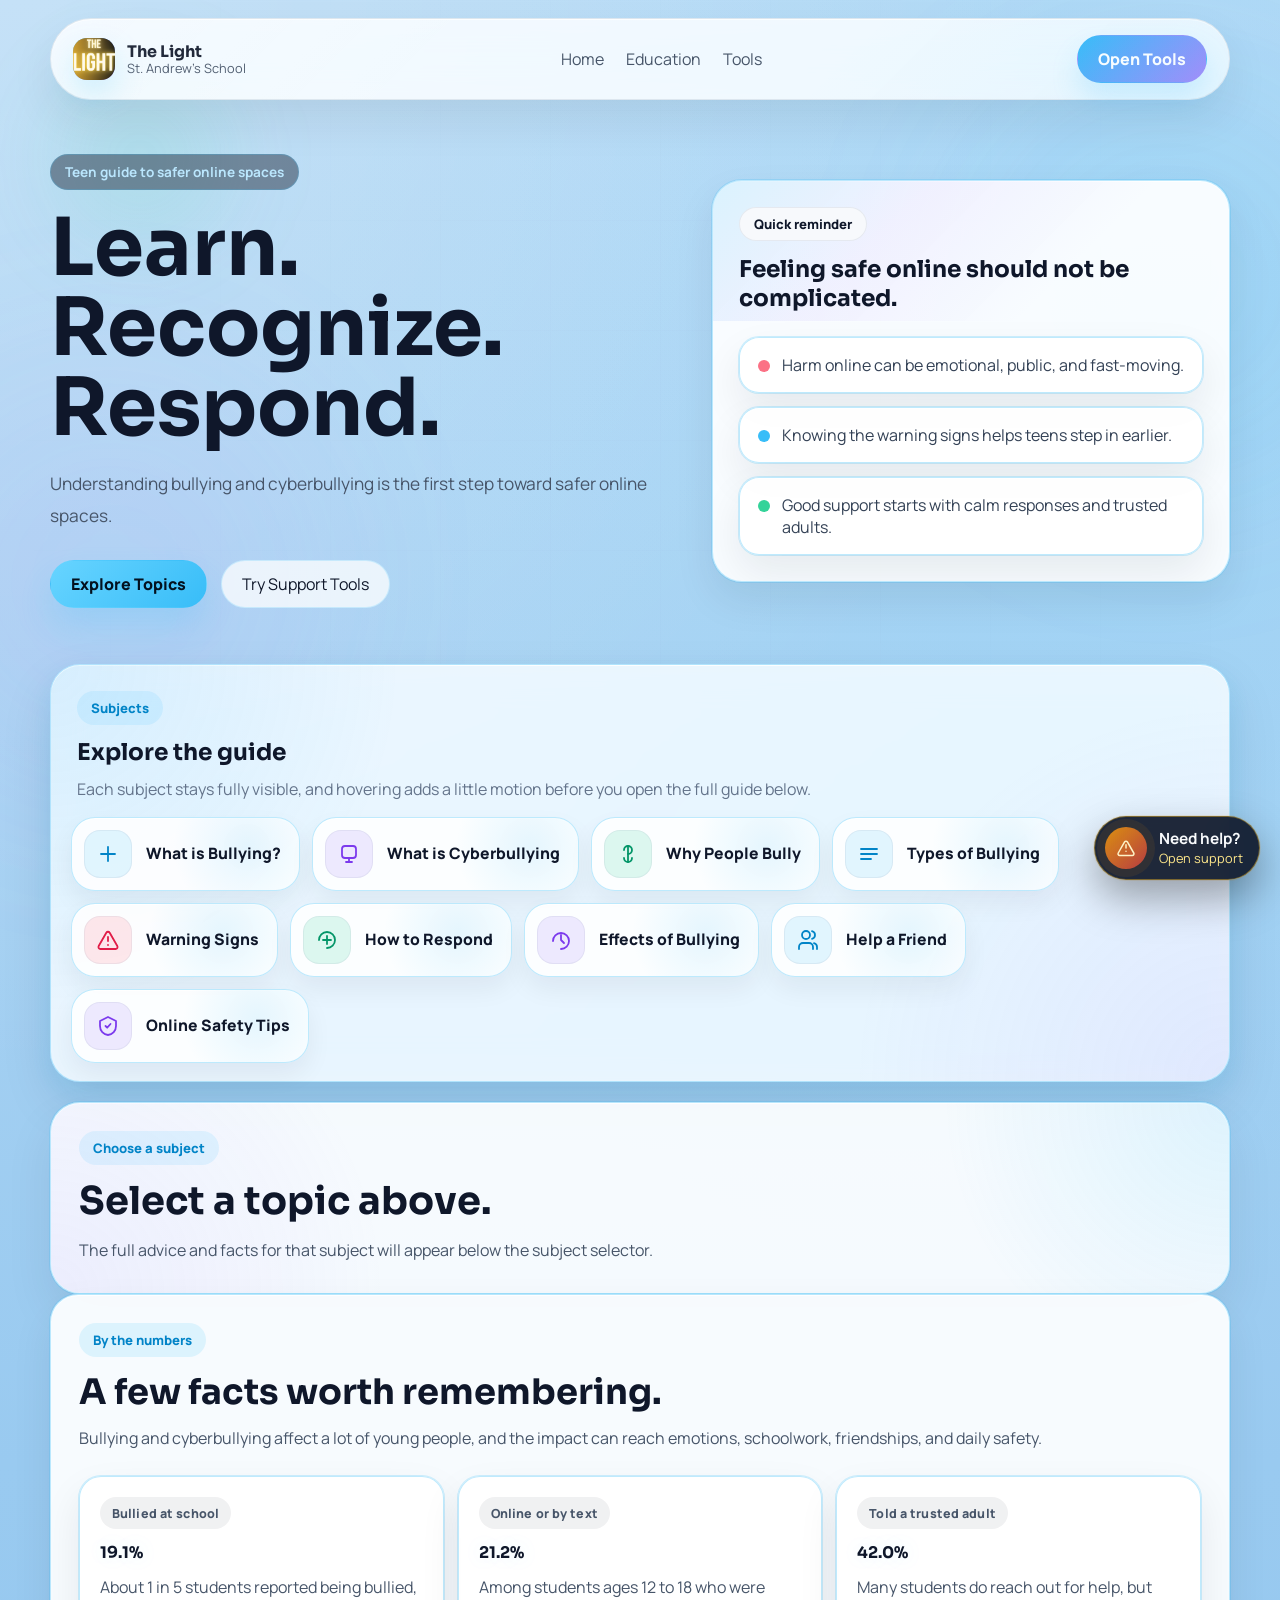
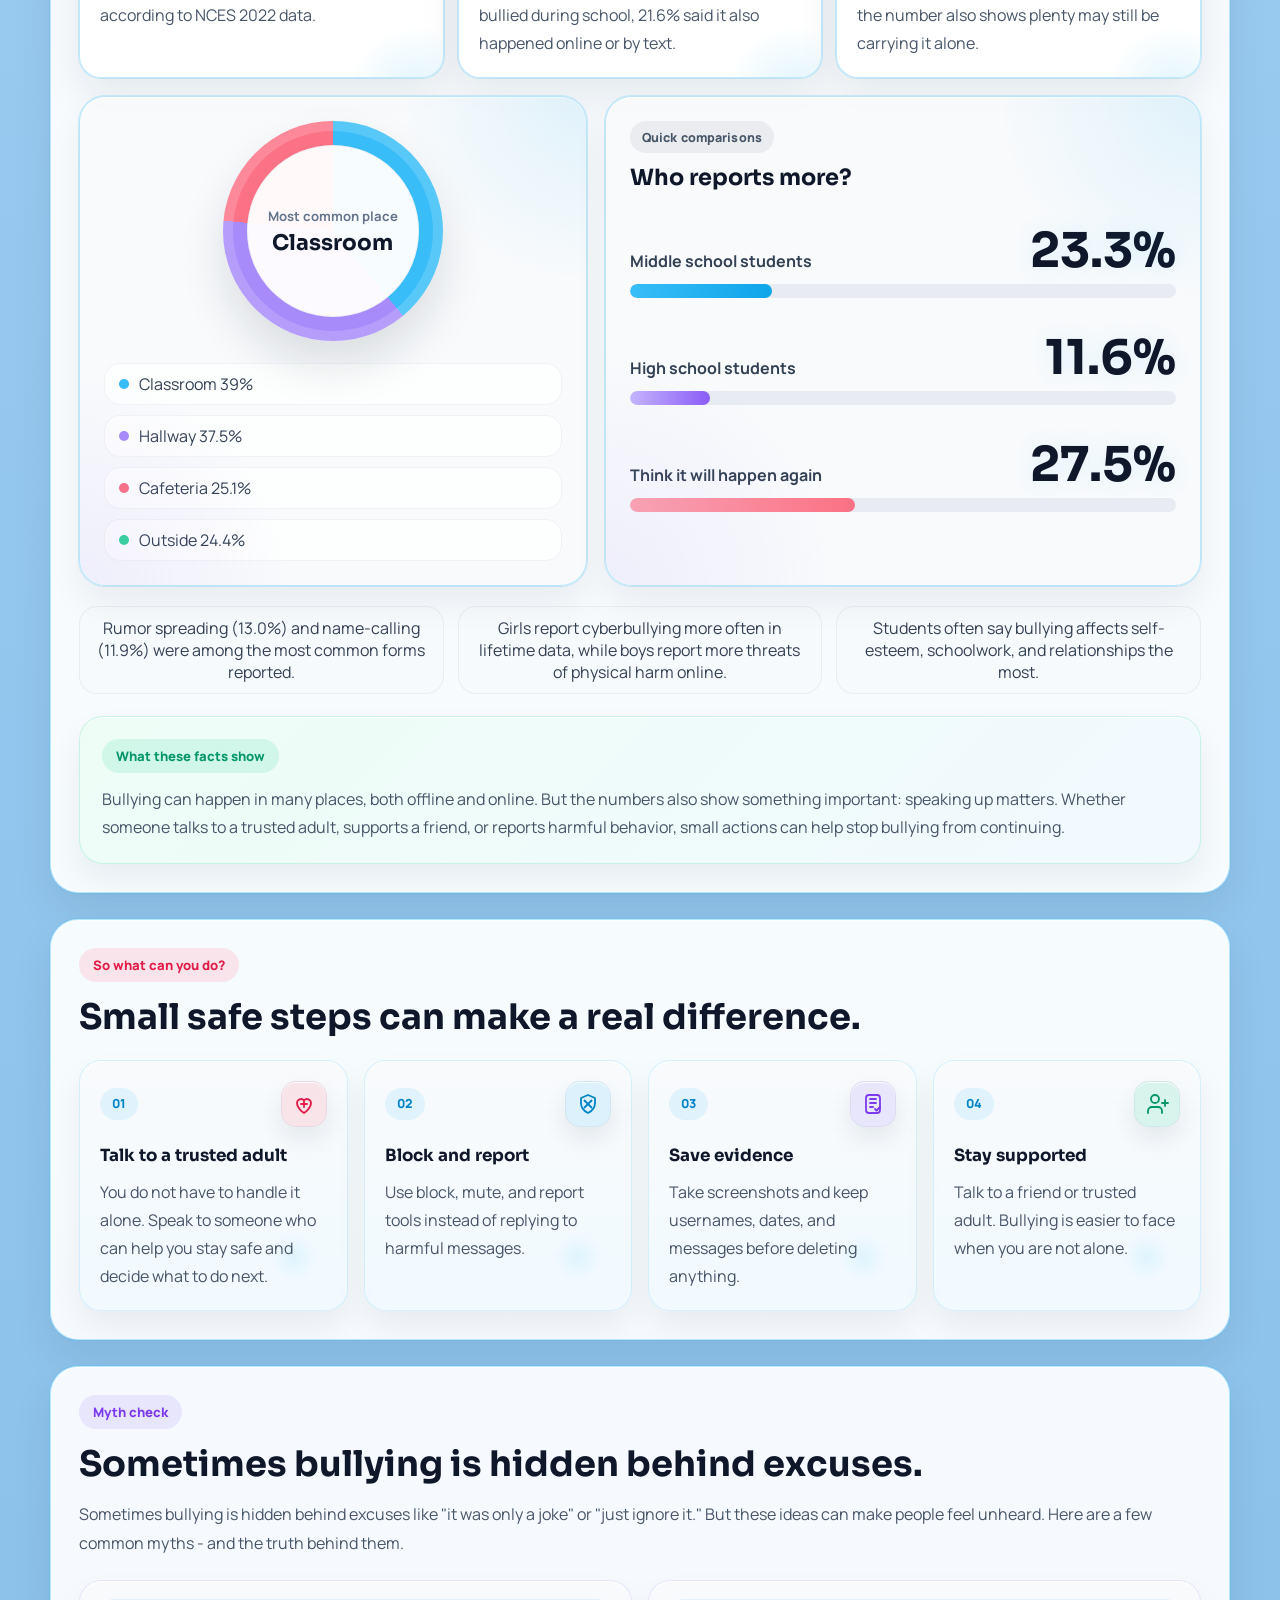
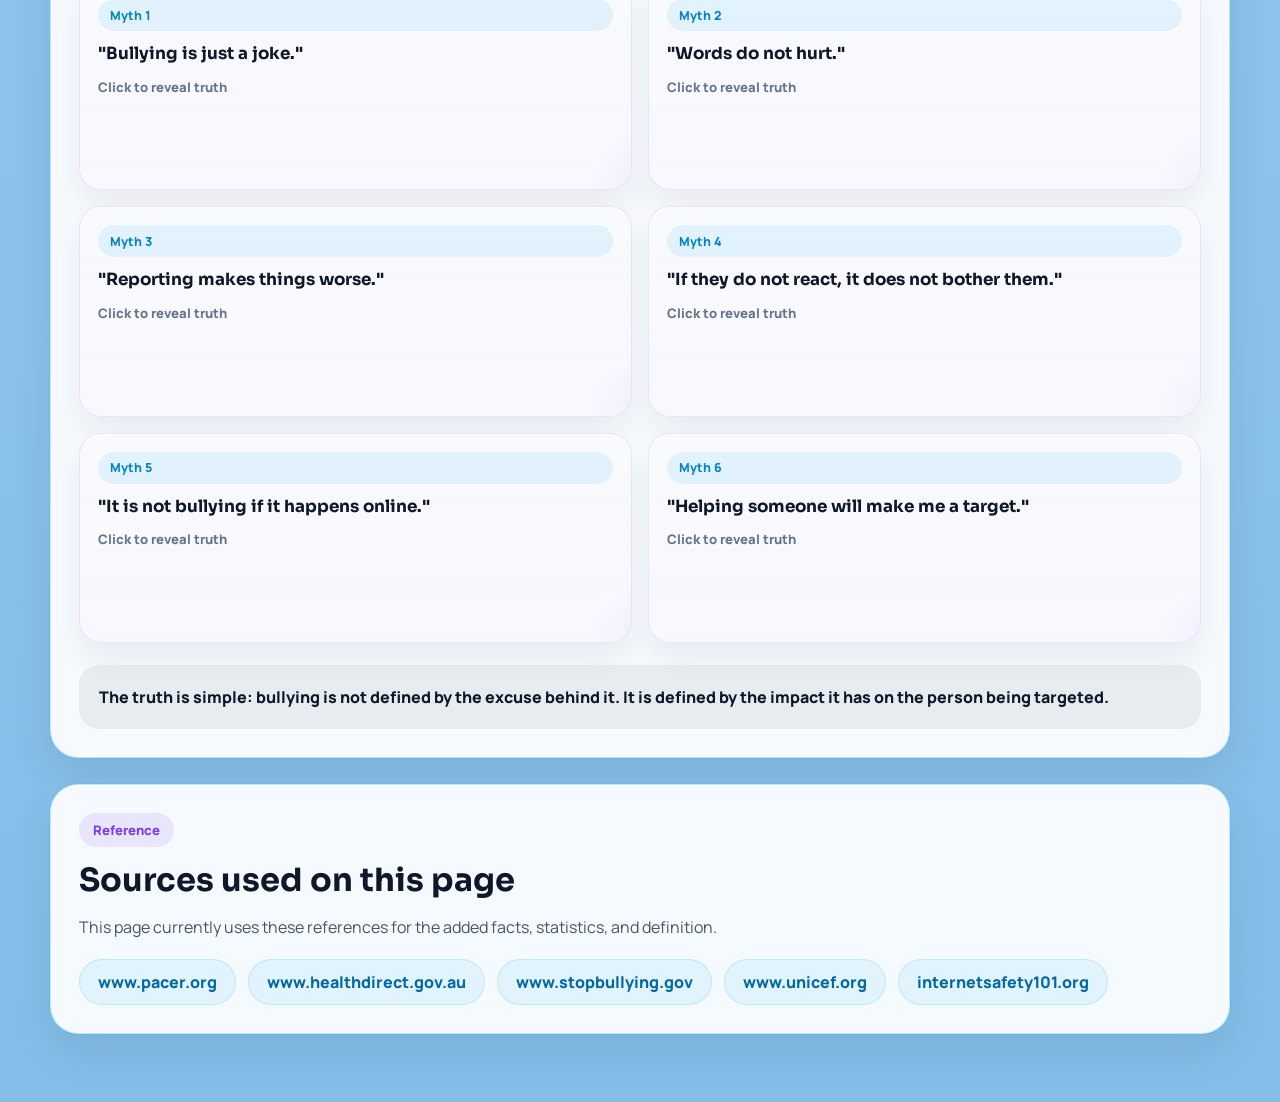
==== commit 0eb79995: "Add files via upload" ====
--- a/education.html
+++ b/education.html
@@ -186,7 +186,7 @@
         </div>
       </aside>
 
-      <article class="education-topic-viewer reveal delay-1" aria-live="polite">
+      <article class="education-topic-viewer reveal delay-1" id="educationTopicViewer" aria-live="polite">
         <div class="education-topic-empty" id="educationTopicEmpty">
           <span class="education-topic-detail-kicker">Choose a subject</span>
           <h2>Select a topic above.</h2>
@@ -477,26 +477,65 @@
     <h2 id="education-actions-heading">Small safe steps can make a real difference.</h2>
 
     <div class="education-action-grid">
-      <article class="education-action-card reveal delay-1">
-        <span class="education-action-number">01</span>
+      <article class="education-action-card reveal delay-1" role="button" tabindex="0" data-action-topic="how-to-respond" aria-label="Open How to Respond guide">
+        <div class="education-action-card-top">
+          <span class="education-action-number">01</span>
+          <span class="education-action-symbol coral" aria-hidden="true">
+            <svg viewBox="0 0 24 24">
+              <path d="M12 21s-7-4.4-7-10a4 4 0 0 1 7-2.6A4 4 0 0 1 19 11c0 5.6-7 10-7 10Z"></path>
+              <path d="M12 8v7"></path>
+              <path d="M9 12h6"></path>
+            </svg>
+          </span>
+        </div>
         <h3>Talk to a trusted adult</h3>
         <p>You do not have to handle it alone. Speak to someone who can help you stay safe and decide what to do next.</p>
       </article>
 
-      <article class="education-action-card reveal delay-2">
-        <span class="education-action-number">02</span>
+      <article class="education-action-card reveal delay-2" role="button" tabindex="0" data-action-topic="how-to-respond" aria-label="Open How to Respond guide">
+        <div class="education-action-card-top">
+          <span class="education-action-number">02</span>
+          <span class="education-action-symbol blue" aria-hidden="true">
+            <svg viewBox="0 0 24 24">
+              <path d="M12 3 5 6v5c0 4.6 2.9 8.1 7 10 4.1-1.9 7-5.4 7-10V6l-7-3Z"></path>
+              <path d="m8.5 8.5 7 7"></path>
+              <path d="m15.5 8.5-7 7"></path>
+            </svg>
+          </span>
+        </div>
         <h3>Block and report</h3>
         <p>Use block, mute, and report tools instead of replying to harmful messages.</p>
       </article>
 
-      <article class="education-action-card reveal delay-3">
-        <span class="education-action-number">03</span>
+      <article class="education-action-card reveal delay-3" role="button" tabindex="0" data-action-topic="online-safety-tips" aria-label="Open Online Safety Tips guide">
+        <div class="education-action-card-top">
+          <span class="education-action-number">03</span>
+          <span class="education-action-symbol lavender" aria-hidden="true">
+            <svg viewBox="0 0 24 24">
+              <rect x="5" y="3" width="14" height="18" rx="3"></rect>
+              <path d="M9 7h6"></path>
+              <path d="M9 11h6"></path>
+              <path d="M9 15h3"></path>
+              <path d="m14 17 1.5 1.5L19 15"></path>
+            </svg>
+          </span>
+        </div>
         <h3>Save evidence</h3>
         <p>Take screenshots and keep usernames, dates, and messages before deleting anything.</p>
       </article>
 
-      <article class="education-action-card reveal delay-4">
-        <span class="education-action-number">04</span>
+      <article class="education-action-card reveal delay-4" role="button" tabindex="0" data-action-topic="help-a-friend" aria-label="Open Help a Friend guide">
+        <div class="education-action-card-top">
+          <span class="education-action-number">04</span>
+          <span class="education-action-symbol mint" aria-hidden="true">
+            <svg viewBox="0 0 24 24">
+              <path d="M17 21v-2a4 4 0 0 0-4-4H7a4 4 0 0 0-4 4v2"></path>
+              <circle cx="10" cy="7" r="4"></circle>
+              <path d="M20 8v6"></path>
+              <path d="M17 11h6"></path>
+            </svg>
+          </span>
+        </div>
         <h3>Stay supported</h3>
         <p>Talk to a friend or trusted adult. Bullying is easier to face when you are not alone.</p>
       </article>
--- a/style.css
+++ b/style.css
@@ -2030,6 +2030,15 @@
     box-shadow 0.25s ease;
 }
 
+.education-action-card[role="button"] {
+  cursor: pointer;
+}
+
+.education-action-card[role="button"]:focus-visible {
+  outline: 3px solid rgba(56, 189, 248, 0.42);
+  outline-offset: 4px;
+}
+
 .education-action-card::before {
   content: "";
   position: absolute;
@@ -2084,6 +2093,13 @@
 .education-action-card > * {
   position: relative;
   z-index: 1;
+}
+
+.education-action-card-top {
+  display: flex;
+  align-items: center;
+  justify-content: space-between;
+  gap: 12px;
 }
 
 .education-action-number,
@@ -2103,11 +2119,65 @@
     box-shadow 0.25s ease;
 }
 
+.education-action-symbol {
+  display: grid;
+  place-items: center;
+  width: 46px;
+  height: 46px;
+  flex: 0 0 46px;
+  border-radius: 15px;
+  border: 1px solid rgba(148, 163, 184, 0.16);
+  box-shadow:
+    0 12px 24px rgba(15, 23, 42, 0.08),
+    inset 0 1px 0 rgba(255, 255, 255, 0.85);
+  transition:
+    transform 0.25s ease,
+    box-shadow 0.25s ease;
+}
+
+.education-action-symbol svg {
+  width: 24px;
+  height: 24px;
+  fill: none;
+  stroke: currentColor;
+  stroke-width: 1.8;
+  stroke-linecap: round;
+  stroke-linejoin: round;
+}
+
+.education-action-symbol.blue {
+  background: rgba(56, 189, 248, 0.14);
+  color: #0284c7;
+}
+
+.education-action-symbol.lavender {
+  background: rgba(167, 139, 250, 0.18);
+  color: #7c3aed;
+}
+
+.education-action-symbol.coral {
+  background: rgba(251, 113, 133, 0.16);
+  color: #e11d48;
+}
+
+.education-action-symbol.mint {
+  background: rgba(52, 211, 153, 0.16);
+  color: #059669;
+}
+
 .education-action-card:hover .education-action-number,
 .education-action-card:focus-within .education-action-number {
   transform: translateY(-2px) scale(1.06);
   box-shadow: 0 10px 22px rgba(56, 189, 248, 0.18);
   animation: educationStepPulse 1.25s ease infinite;
+}
+
+.education-action-card:hover .education-action-symbol,
+.education-action-card:focus-within .education-action-symbol {
+  transform: rotate(6deg) scale(1.08);
+  box-shadow:
+    0 16px 28px rgba(56, 189, 248, 0.18),
+    inset 0 1px 0 rgba(255, 255, 255, 0.95);
 }
 
 .education-action-card h3 {
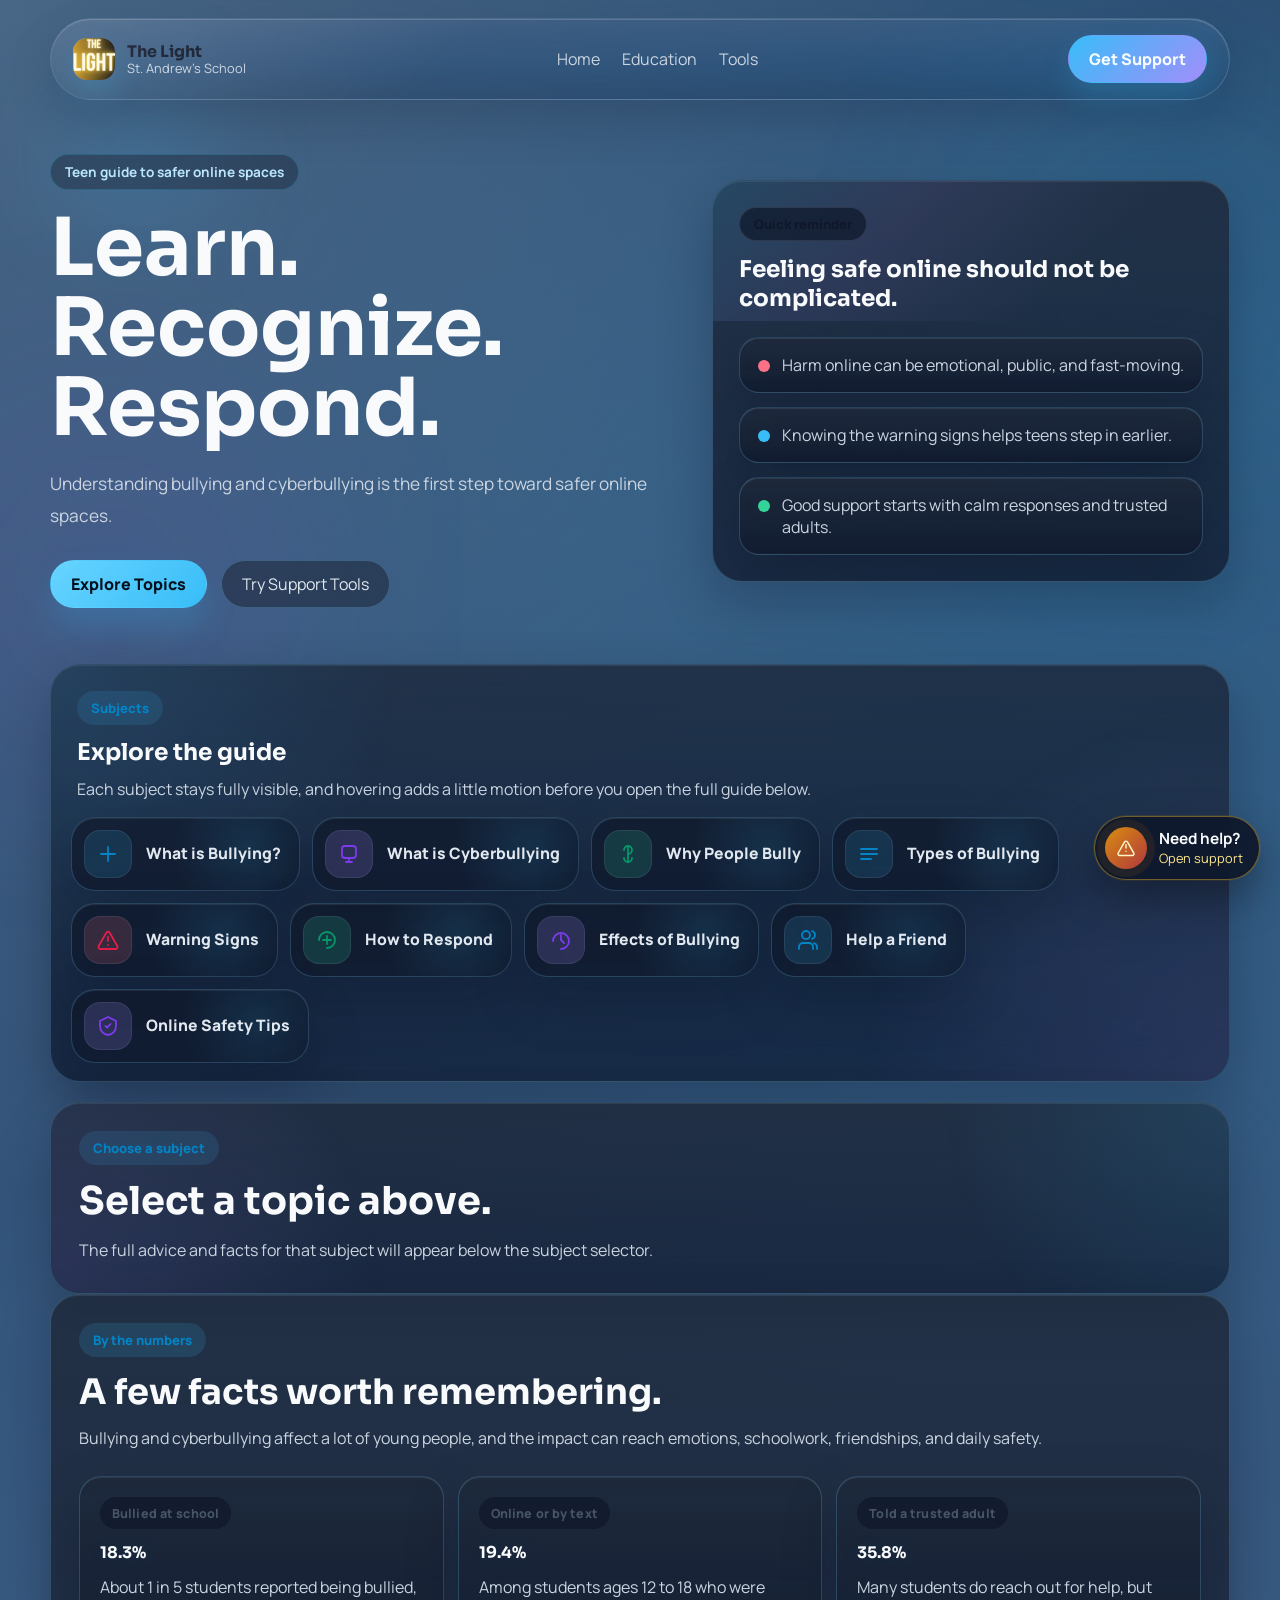
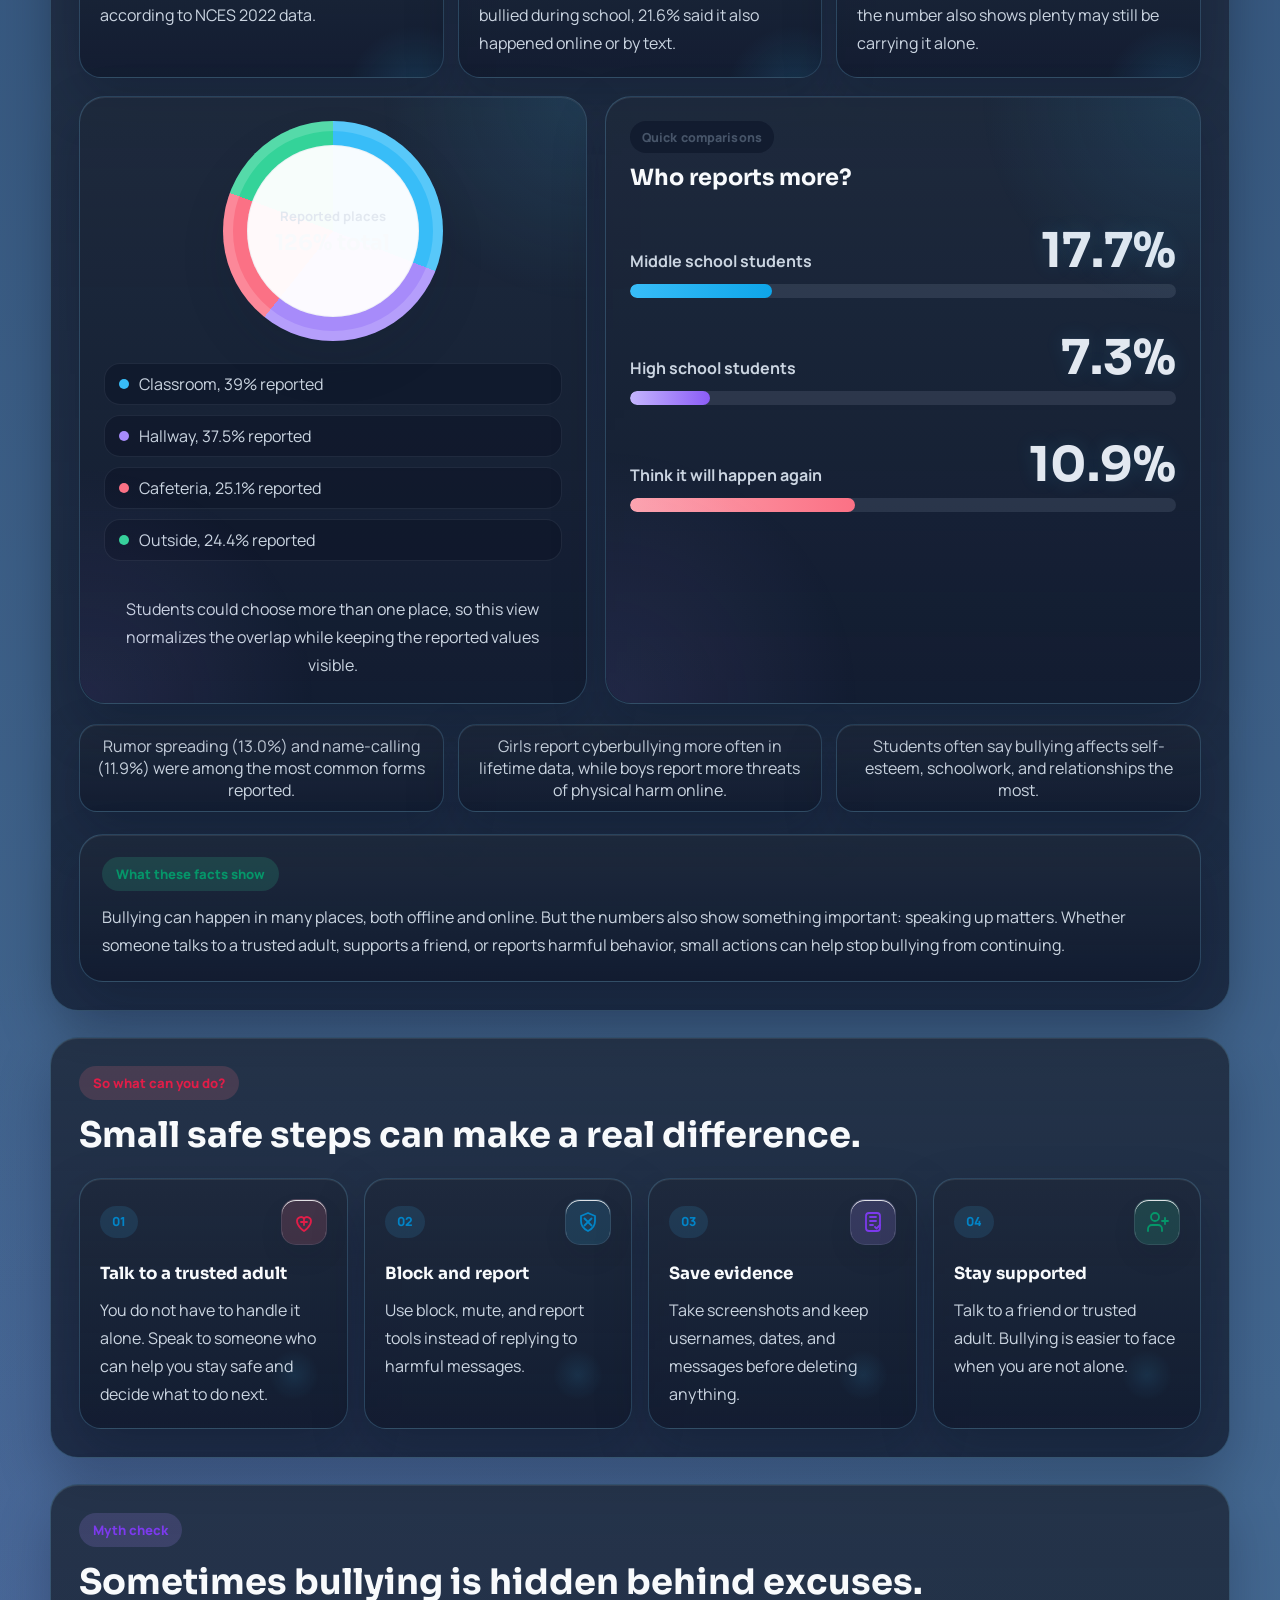
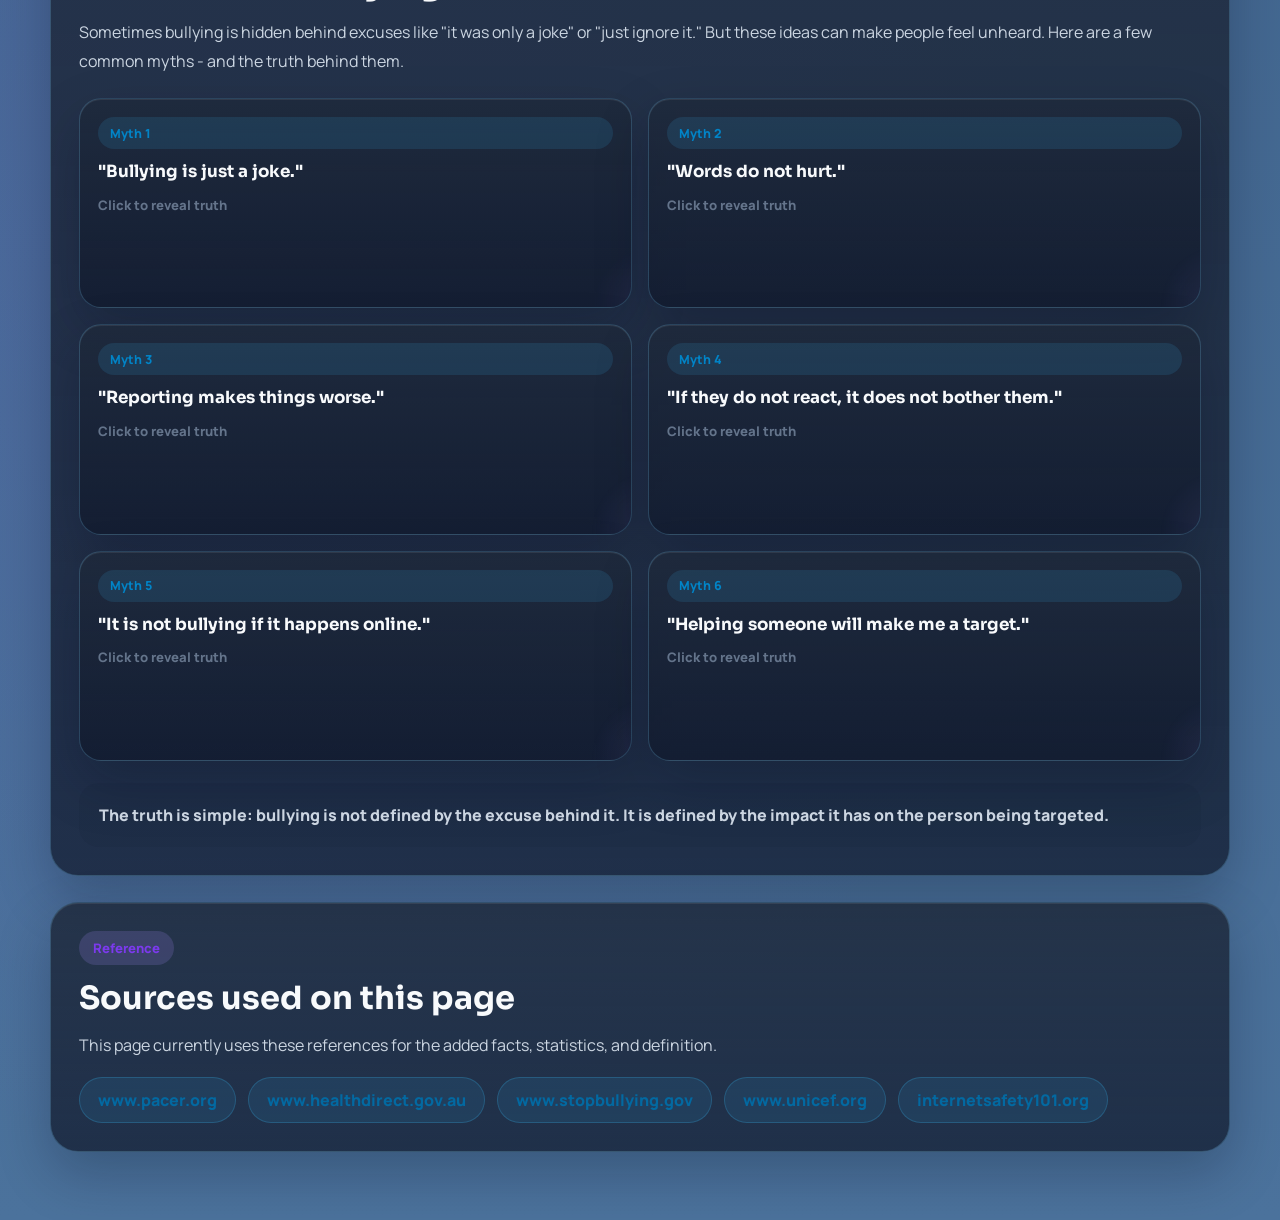
==== commit 78b2b939: "Add files via upload" ====
--- a/education.html
+++ b/education.html
@@ -38,7 +38,7 @@
     <a href="education.html">Education</a>
     <a href="tools.html">Tools</a>
   </div>
-  <a class="nav-cta" href="tools.html">Open Tools</a>
+  <a class="nav-cta" href="tools.html#report">Get Support</a>
 </nav>
 
 <main class="education-main">
@@ -397,28 +397,29 @@
         <div class="education-donut-panel">
           <div class="education-donut-chart" data-chart-progress="1" aria-hidden="true">
             <div class="education-donut-center">
-              <span>Most common place</span>
-              <strong>Classroom</strong>
+              <span>Reported places</span>
+              <strong>126% total</strong>
             </div>
           </div>
           <div class="education-donut-legend">
             <div class="education-donut-legend-item">
               <span class="legend-dot blue"></span>
-              Classroom 39%
+              Classroom, 39% reported
             </div>
             <div class="education-donut-legend-item">
               <span class="legend-dot lavender"></span>
-              Hallway 37.5%
+              Hallway, 37.5% reported
             </div>
             <div class="education-donut-legend-item">
               <span class="legend-dot coral"></span>
-              Cafeteria 25.1%
+              Cafeteria, 25.1% reported
             </div>
             <div class="education-donut-legend-item">
               <span class="legend-dot mint"></span>
-              Outside 24.4%
+              Outside, 24.4% reported
             </div>
           </div>
+          <p class="education-chart-note">Students could choose more than one place, so this view normalizes the overlap while keeping the reported values visible.</p>
         </div>
 
         <div class="education-comparison-card">
@@ -644,7 +645,7 @@
   </section>
 </main>
 
-<a class="support-beacon" href="tools.html#urgent-help" aria-label="Go to urgent support">
+<a class="support-beacon" href="tools.html#report" aria-label="Go to support form">
   <span class="support-beacon-icon" aria-hidden="true">
     <svg viewBox="0 0 24 24">
       <path d="M12 8v4"></path>
@@ -658,6 +659,12 @@
   </span>
 </a>
 
+<a class="back-to-top" href="#" aria-label="Back to top">
+  <svg viewBox="0 0 24 24" aria-hidden="true">
+    <path d="m6 15 6-6 6 6"></path>
+  </svg>
+</a>
+
 <script src="script.js"></script>
 </body>
 </html>
--- a/style.css
+++ b/style.css
@@ -343,6 +343,52 @@
   font-size: 0.8rem;
 }
 
+.back-to-top {
+  position: fixed;
+  right: 20px;
+  bottom: 96px;
+  z-index: 4;
+  width: 48px;
+  height: 48px;
+  display: grid;
+  place-items: center;
+  border-radius: 50%;
+  color: #e0f2fe;
+  background: rgba(15, 23, 42, 0.9);
+  border: 1px solid rgba(125, 211, 252, 0.34);
+  box-shadow: 0 16px 34px rgba(0, 0, 0, 0.32);
+  backdrop-filter: blur(18px) saturate(140%);
+  opacity: 0;
+  pointer-events: none;
+  transform: translateY(10px);
+  transition:
+    opacity 0.24s ease,
+    transform 0.24s ease,
+    border-color 0.24s ease;
+}
+
+.back-to-top.visible {
+  opacity: 1;
+  pointer-events: auto;
+  transform: translateY(0);
+}
+
+.back-to-top:hover,
+.back-to-top:focus-visible {
+  border-color: rgba(125, 211, 252, 0.68);
+  transform: translateY(-3px);
+}
+
+.back-to-top svg {
+  width: 22px;
+  height: 22px;
+  fill: none;
+  stroke: currentColor;
+  stroke-width: 2;
+  stroke-linecap: round;
+  stroke-linejoin: round;
+}
+
 @keyframes supportBeaconPulse {
   0%,
   100% {
@@ -574,7 +620,6 @@
 
 .chat-card,
 .feature-card,
-.demo-panel,
 .stat-card,
 .card,
 .highlight-box,
@@ -610,8 +655,7 @@
 .meta-title,
 .signal-label,
 .status-label,
-.progress-copy span,
-.demo-label {
+.progress-copy span {
   color: var(--text-muted);
   font-size: 0.88rem;
 }
@@ -722,7 +766,6 @@
 .stat-card::before,
 .card::before,
 .chat-card::before,
-.demo-panel::before,
 .highlight-box::before,
 form::before,
 .vault-item::before {
@@ -738,7 +781,6 @@
 .stat-card::after,
 .card::after,
 .chat-card::after,
-.demo-panel::after,
 .highlight-box::after,
 form::after,
 .vault-item::after,
@@ -1018,25 +1060,6 @@
   }
 }
 
-.demo-section .section-heading {
-  margin-bottom: 32px;
-}
-
-.demo-panel {
-  display: grid;
-  grid-template-columns: minmax(0, 1.05fr) minmax(300px, 0.95fr);
-  gap: 22px;
-  padding: 22px;
-  border-radius: var(--radius-lg);
-  position: relative;
-  overflow: hidden;
-}
-
-.demo-input-panel,
-.demo-result-panel {
-  padding: 10px;
-}
-
 textarea,
 input[type="text"],
 input[type="email"] {
@@ -1109,16 +1132,6 @@
   border-color: rgba(239, 68, 68, 0.28);
 }
 
-.progress-card {
-  margin-top: 20px;
-  padding: 20px;
-  border-radius: 22px;
-  background: linear-gradient(180deg, rgba(15, 23, 42, 0.52), rgba(2, 6, 23, 0.4));
-  border: 1px solid rgba(226, 232, 240, 0.14);
-  backdrop-filter: blur(20px) saturate(130%);
-  box-shadow: inset 0 1px 0 rgba(255, 255, 255, 0.12);
-}
-
 .progress-track {
   width: 100%;
   height: 14px;
@@ -1144,12 +1157,6 @@
 
 .progress-fill.harmful {
   background: linear-gradient(135deg, #ef4444, #fb7185);
-}
-
-.demo-insight {
-  margin-top: 18px;
-  color: var(--text-muted);
-  line-height: 1.8;
 }
 
 .stat-card strong {
@@ -1218,9 +1225,10 @@
   --education-chip-text: #0284c7;
   color: #0f172a;
   background:
-    radial-gradient(circle at top left, rgba(255, 255, 255, 0.2), transparent 24%),
-    radial-gradient(circle at 88% 10%, rgba(125, 211, 252, 0.22), transparent 22%),
-    linear-gradient(180deg, #b7daf5 0%, #99caf0 34%, #85bde8 100%);
+    radial-gradient(circle at top left, rgba(186, 230, 253, 0.2), transparent 26%),
+    radial-gradient(circle at 84% 12%, rgba(56, 189, 248, 0.18), transparent 24%),
+    radial-gradient(circle at 18% 78%, rgba(139, 92, 246, 0.1), transparent 26%),
+    linear-gradient(180deg, #2b4668 0%, #35567d 30%, #42668f 68%, #4b729c 100%);
 }
 
 body.education-page.topic-theme-lavender {
@@ -1272,42 +1280,42 @@
   background-image:
     linear-gradient(rgba(148, 163, 184, 0.08) 1px, transparent 1px),
     linear-gradient(90deg, rgba(148, 163, 184, 0.08) 1px, transparent 1px);
-  mask-image: radial-gradient(circle at center, black 32%, transparent 92%);
-  opacity: 0.22;
+  mask-image: radial-gradient(circle at center, black 36%, transparent 92%);
+  opacity: 0.2;
 }
 
 body.education-page .light {
   width: 280px;
   height: 280px;
-  background: radial-gradient(circle, rgba(52, 211, 153, 0.16), transparent 66%);
+  background: radial-gradient(circle, rgba(56, 189, 248, 0.16), transparent 66%);
   filter: blur(36px);
 }
 
 body.education-page .page-glow-one {
-  background: rgba(56, 189, 248, 0.16);
+  background: rgba(56, 189, 248, 0.18);
 }
 
 body.education-page .page-glow-two {
-  background: rgba(167, 139, 250, 0.16);
+  background: rgba(139, 92, 246, 0.14);
 }
 
 body.education-page .navbar {
-  background: rgba(255, 255, 255, 0.82);
-  border-color: rgba(148, 163, 184, 0.22);
+  background: linear-gradient(180deg, rgba(72, 96, 128, 0.48), rgba(31, 47, 69, 0.34));
+  border-color: rgba(191, 219, 254, 0.22);
   box-shadow:
-    0 20px 45px rgba(15, 23, 42, 0.08),
-    inset 0 1px 0 rgba(255, 255, 255, 0.75);
+    0 20px 45px rgba(15, 23, 42, 0.18),
+    inset 0 1px 0 rgba(255, 255, 255, 0.16);
   backdrop-filter: blur(22px) saturate(135%);
 }
 
 body.education-page .brand-text small,
 body.education-page .nav-links a {
-  color: #475569;
+  color: #cbd5e1;
 }
 
 body.education-page .nav-links a:hover,
 body.education-page .nav-links a:focus-visible {
-  color: #0f172a;
+  color: #f8fafc;
 }
 
 body.education-page .nav-cta {
@@ -1317,9 +1325,9 @@
 }
 
 body.education-page .button-secondary.education-secondary {
-  color: #0f172a;
-  background: rgba(255, 255, 255, 0.74);
-  border-color: rgba(56, 189, 248, 0.2);
+  color: #e2e8f0;
+  background: rgba(30, 41, 59, 0.58);
+  border-color: rgba(125, 211, 252, 0.24);
 }
 
 .education-main {
@@ -2519,11 +2527,10 @@
   place-items: center;
   background:
     conic-gradient(
-      #38bdf8 0 39%,
-      #a78bfa 39% 76.5%,
-      #fb7185 76.5% 101.6%,
-      #34d399 101.6% 126%,
-      rgba(226, 232, 240, 0.95) 126% 100%
+      #38bdf8 0 30.95%,
+      #a78bfa 30.95% 60.71%,
+      #fb7185 60.71% 80.63%,
+      #34d399 80.63% 100%
     );
   transform: scale(var(--donut-scale));
   opacity: 0.6;
@@ -2586,6 +2593,13 @@
   background: rgba(255, 255, 255, 0.74);
   border: 1px solid rgba(148, 163, 184, 0.12);
   color: #334155;
+}
+
+.education-chart-note {
+  margin-top: 0;
+  color: #64748b;
+  line-height: 1.65;
+  text-align: center;
 }
 
 .legend-dot {
@@ -3489,6 +3503,63 @@
   min-width: 0;
 }
 
+.tools-screenshot-field {
+  display: flex;
+  flex-wrap: wrap;
+  align-items: center;
+  gap: 12px;
+  margin-top: 10px;
+}
+
+.tools-screenshot-field input {
+  position: absolute;
+  width: 1px;
+  height: 1px;
+  opacity: 0;
+  pointer-events: none;
+}
+
+.tools-screenshot-button {
+  display: inline-flex;
+  align-items: center;
+  justify-content: center;
+  gap: 10px;
+  min-height: 46px;
+  padding: 0 16px;
+  border-radius: 999px;
+  color: #e0f2fe;
+  background: rgba(11, 18, 32, 0.78);
+  border: 1px solid rgba(125, 211, 252, 0.28);
+  cursor: pointer;
+  font-weight: 800;
+  transition:
+    transform 0.24s ease,
+    border-color 0.24s ease,
+    background-color 0.24s ease;
+}
+
+.tools-screenshot-button:hover,
+.tools-screenshot-button:focus-within {
+  transform: translateY(-2px);
+  border-color: rgba(125, 211, 252, 0.58);
+  background: rgba(15, 23, 42, 0.96);
+}
+
+.tools-screenshot-button svg {
+  width: 20px;
+  height: 20px;
+  fill: none;
+  stroke: currentColor;
+  stroke-width: 1.8;
+  stroke-linecap: round;
+  stroke-linejoin: round;
+}
+
+#screenshotFileStatus {
+  color: #cbd5e1;
+  font-size: 0.9rem;
+}
+
 .tools-support-button {
   color: #0b1220;
   font-weight: 800;
@@ -3502,6 +3573,90 @@
 
 .tools-footer {
   margin-top: 0;
+}
+
+body.education-page .education-hero-panel,
+body.education-page .education-topic-panel,
+body.education-page .education-topic-card,
+body.education-page .education-topic-viewer,
+body.education-page .education-info-card,
+body.education-page .education-signal-card,
+body.education-page .education-mini-card,
+body.education-page .education-reference-card,
+body.education-page .education-action-section,
+body.education-page .education-myth-section,
+body.education-page .education-donut-panel,
+body.education-page .education-comparison-card,
+body.education-page .education-detail-panel,
+body.education-page .education-action-card,
+body.education-page .education-myth-card,
+body.education-page .education-chip,
+body.education-page .education-stat-takeaway {
+  background: linear-gradient(180deg, rgba(30, 41, 59, 0.84), rgba(15, 23, 42, 0.72));
+  border-color: rgba(125, 211, 252, 0.22);
+  box-shadow:
+    0 22px 54px rgba(2, 8, 23, 0.24),
+    inset 0 1px 0 rgba(255, 255, 255, 0.08);
+}
+
+body.education-page .education-hero-copy h1,
+body.education-page .education-topic-panel-head h3,
+body.education-page .education-topic-empty h2,
+body.education-page .education-topic-content h2,
+body.education-page .education-info-card h2,
+body.education-page .education-reference-card h2,
+body.education-page .education-action-section h2,
+body.education-page .education-myth-section h2,
+body.education-page .education-panel-top strong,
+body.education-page .education-action-card h3,
+body.education-page .education-myth-card summary strong,
+body.education-page .education-comparison-head strong,
+body.education-page .education-signal-card strong,
+body.education-page .education-facts-list strong,
+body.education-page .education-donut-center strong,
+body.education-page .education-stat-number {
+  color: #f8fafc;
+}
+
+body.education-page .education-hero-subtitle,
+body.education-page .education-topic-panel-head p,
+body.education-page .education-topic-empty p,
+body.education-page .education-topic-content p,
+body.education-page .education-info-card p,
+body.education-page .education-reference-card p,
+body.education-page .education-info-lead,
+body.education-page .education-mini-card,
+body.education-page .education-action-card p,
+body.education-page .education-myth-card p,
+body.education-page .education-myth-reflect,
+body.education-page .education-myth-ending,
+body.education-page .education-comparison-copy span,
+body.education-page .education-donut-legend-item,
+body.education-page .education-chart-note,
+body.education-page .education-bullet-list li,
+body.education-page .education-step-list li,
+body.education-page .education-facts-list li,
+body.education-page .education-chip {
+  color: #cbd5e1;
+}
+
+body.education-page .education-topic-card,
+body.education-page .education-topic-card:hover,
+body.education-page .education-topic-card:focus-visible,
+body.education-page .education-topic-card.active,
+body.education-page .education-myth-truth,
+body.education-page .education-step-list li,
+body.education-page .education-donut-legend-item,
+body.education-page .education-panel-label,
+body.education-page .education-stat-label,
+body.education-page .education-detail-label {
+  background: rgba(15, 23, 42, 0.7);
+}
+
+body.education-page .education-topic-name,
+body.education-page .education-comparison-copy strong,
+body.education-page .education-donut-center span {
+  color: #e2e8f0;
 }
 
 .content h1 {
@@ -3644,11 +3799,6 @@
   .education-topic-viewer,
   .education-topic-detail {
     order: 2;
-  }
-
-  .hero,
-  .demo-panel {
-    grid-template-columns: 1fr;
   }
 
   .hero {
@@ -3716,10 +3866,8 @@
   .phone-mockup,
   .chat-card,
   .feature-card,
-  .demo-panel,
   .signal-card,
   .meta-card,
-  .progress-card,
   .site-footer,
   .content,
   .stat-strip,
@@ -3756,7 +3904,6 @@
   .stat-card::after,
   .card::after,
   .chat-card::after,
-  .demo-panel::after,
   .highlight-box::after,
   form::after,
   .vault-item::after,
@@ -3893,8 +4040,7 @@
 
   .feature-card,
   .stat-card,
-  .card,
-  .demo-panel {
+  .card {
     padding: 16px;
     border-radius: 20px;
   }
@@ -3922,15 +4068,6 @@
     width: 46px;
     height: 46px;
     margin-bottom: 14px;
-  }
-
-  .demo-panel {
-    gap: 14px;
-  }
-
-  .demo-input-panel,
-  .demo-result-panel {
-    padding: 6px;
   }
 
   textarea,
@@ -4158,7 +4295,6 @@
   }
 
   .tools-results-grid .signal-card,
-  .progress-card,
   .tools-score-card,
   .tools-card-output {
     padding: 14px;
@@ -4190,7 +4326,6 @@
     display: none;
   }
 
-  .demo-panel,
   .site-footer {
     padding: 16px;
   }
@@ -4286,7 +4421,6 @@
   .feature-card,
   .stat-card,
   .card,
-  .demo-panel,
   .education-hero-panel,
   .education-info-card,
   .education-topic-card,
@@ -4311,11 +4445,6 @@
     border-radius: 18px;
   }
 
-  .demo-input-panel,
-  .demo-result-panel {
-    padding: 2px;
-  }
-
   .status-pill,
   .tools-results-head strong {
     min-height: 36px;
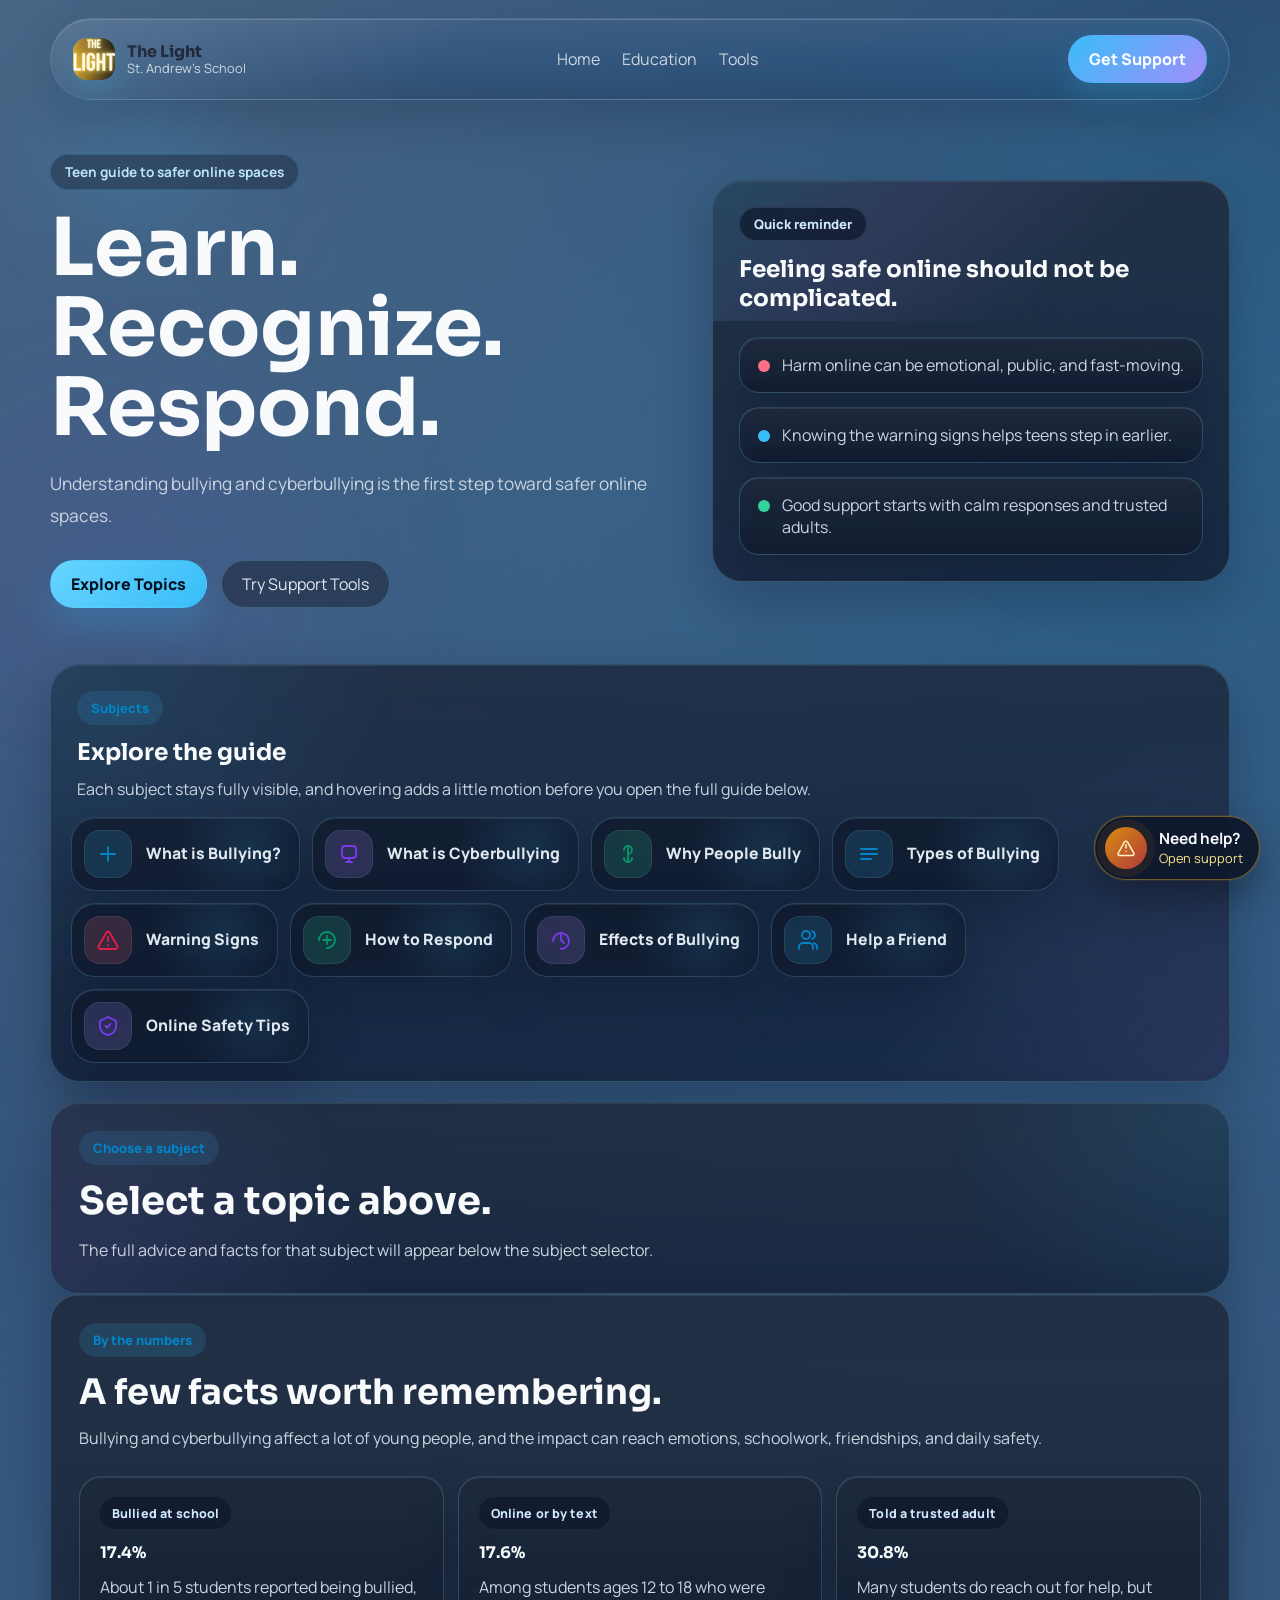
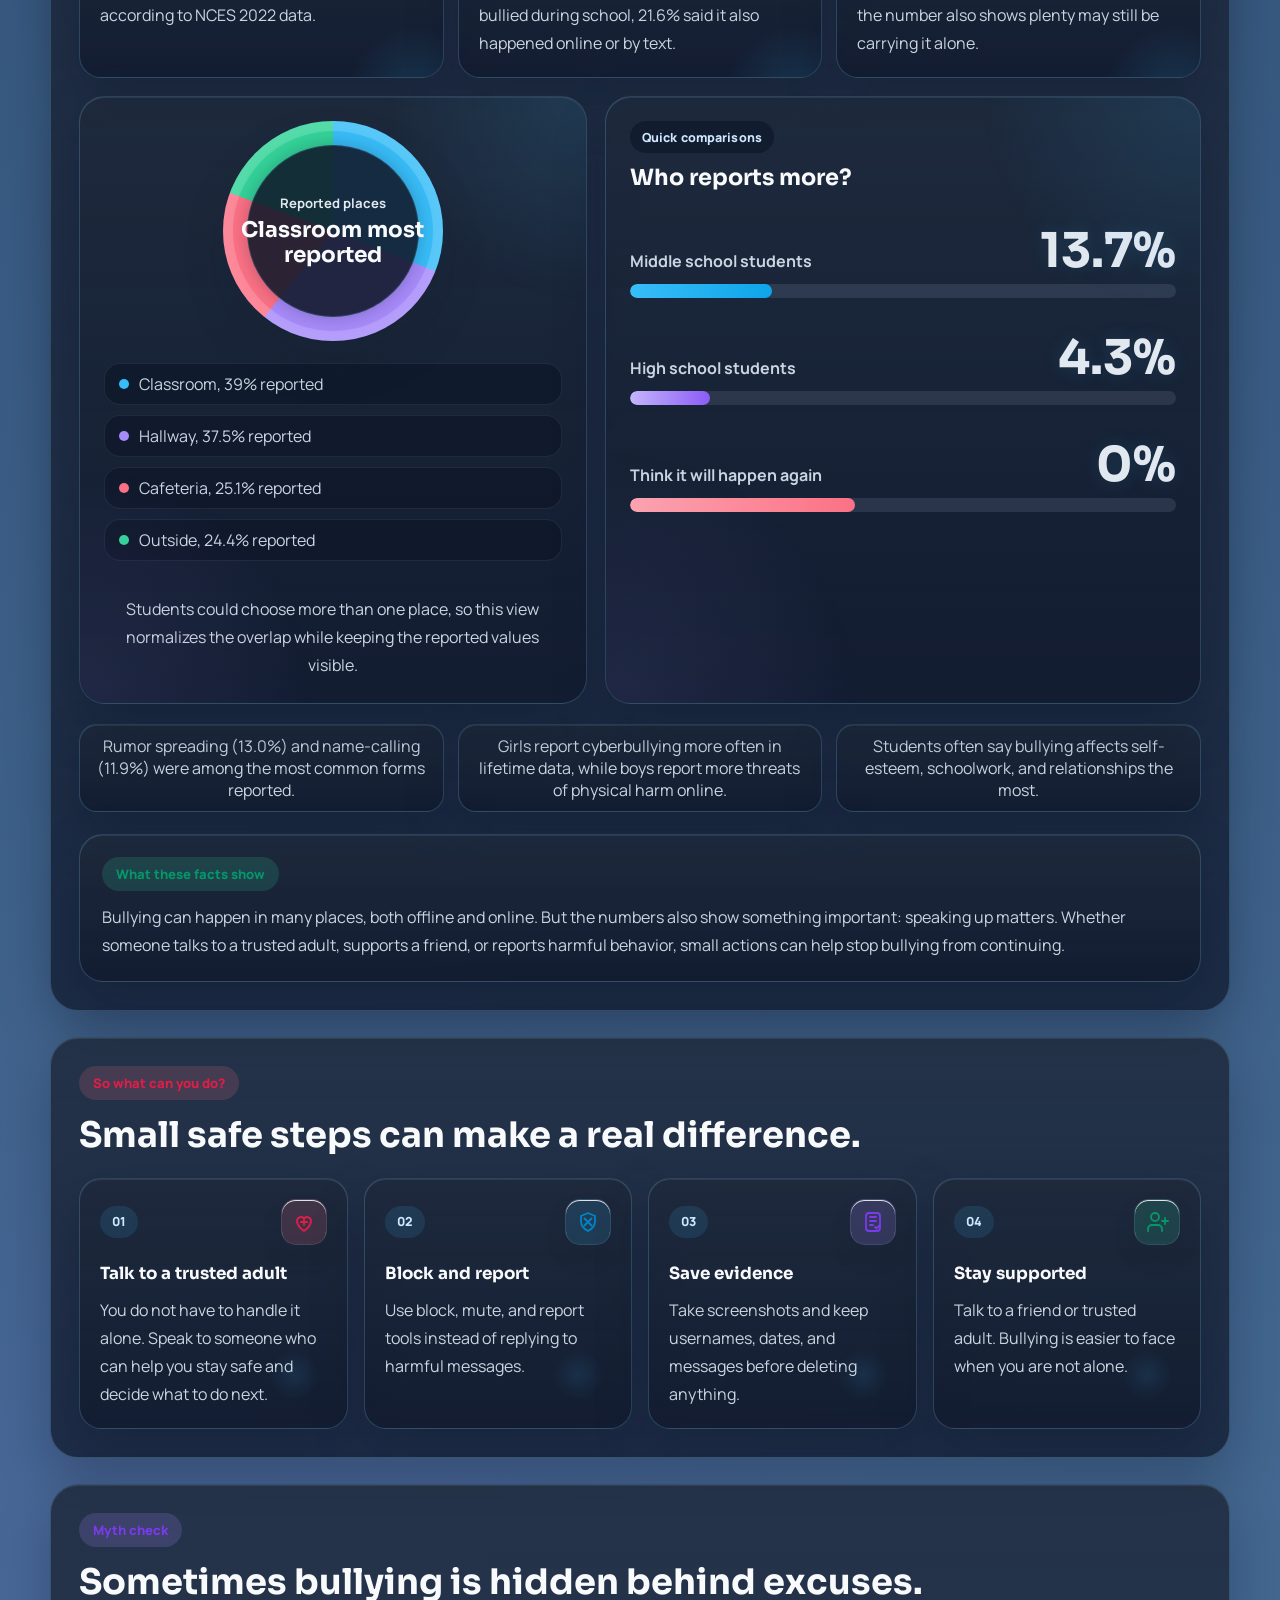
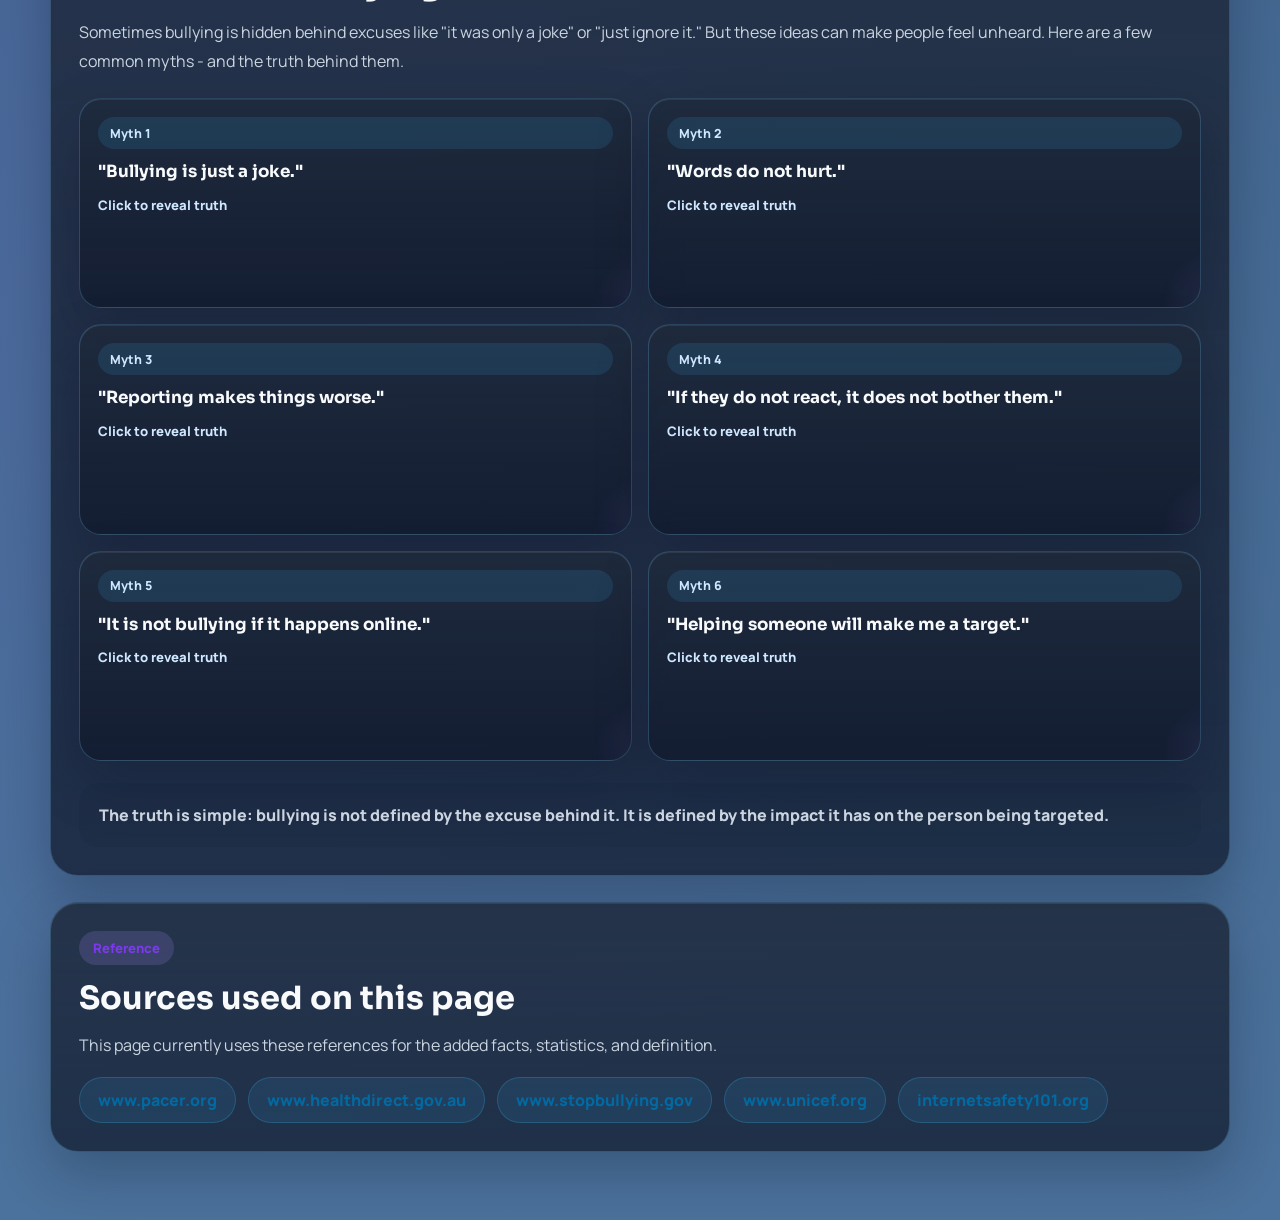
==== commit 04f0d709: "Update education.html" ====
--- a/education.html
+++ b/education.html
@@ -398,7 +398,7 @@
           <div class="education-donut-chart" data-chart-progress="1" aria-hidden="true">
             <div class="education-donut-center">
               <span>Reported places</span>
-              <strong>126% total</strong>
+              <strong>Classroom most reported</strong>
             </div>
           </div>
           <div class="education-donut-legend">
--- a/style.css
+++ b/style.css
@@ -3653,10 +3653,27 @@
   background: rgba(15, 23, 42, 0.7);
 }
 
+body.education-page .education-topic-card,
+body.education-page .education-panel-label,
+body.education-page .education-stat-label,
+body.education-page .education-detail-label,
+body.education-page .education-action-number,
+body.education-page .education-myth-index,
+body.education-page .education-myth-hint {
+  color: #cfe8ff;
+}
+
 body.education-page .education-topic-name,
 body.education-page .education-comparison-copy strong,
 body.education-page .education-donut-center span {
   color: #e2e8f0;
+}
+
+body.education-page .education-donut-chart::before {
+  background: rgba(15, 23, 42, 0.88);
+  box-shadow:
+    inset 0 0 0 1px rgba(125, 211, 252, 0.16),
+    0 0 18px rgba(2, 8, 23, 0.24);
 }
 
 .content h1 {
@@ -3999,10 +4016,46 @@
   .hero {
     min-height: auto;
     gap: 24px;
+    grid-template-columns: 1fr;
+    align-items: start;
   }
 
   .hero h1 {
+    max-width: none;
     font-size: clamp(2.3rem, 11vw, 3.35rem);
+  }
+
+  .hero-copy {
+    min-width: 0;
+  }
+
+  .title-stack {
+    display: flex;
+  }
+
+  .subtitle-box {
+    font-size: 0.42em;
+    letter-spacing: 0;
+    white-space: normal;
+  }
+
+  .hero-actions .button,
+  .hero-actions .button-secondary,
+  .hero-actions .button-primary {
+    width: 100%;
+  }
+
+  .trust-row {
+    align-items: stretch;
+    flex-direction: column;
+  }
+
+  .trust-chip {
+    width: 100%;
+  }
+
+  .hero-visual {
+    justify-content: center;
   }
 
   .hero-subtitle,
@@ -4311,6 +4364,11 @@
     bottom: 12px;
     min-height: 50px;
     padding: 8px 12px 8px 8px;
+  }
+
+  .back-to-top {
+    right: 12px;
+    bottom: 72px;
   }
 
   .support-beacon-icon {
@@ -4476,6 +4534,10 @@
 
   .support-beacon {
     border-radius: 999px;
+    min-width: 54px;
+    min-height: 54px;
+    justify-content: center;
+    padding: 8px;
   }
 
   .support-beacon-copy {
